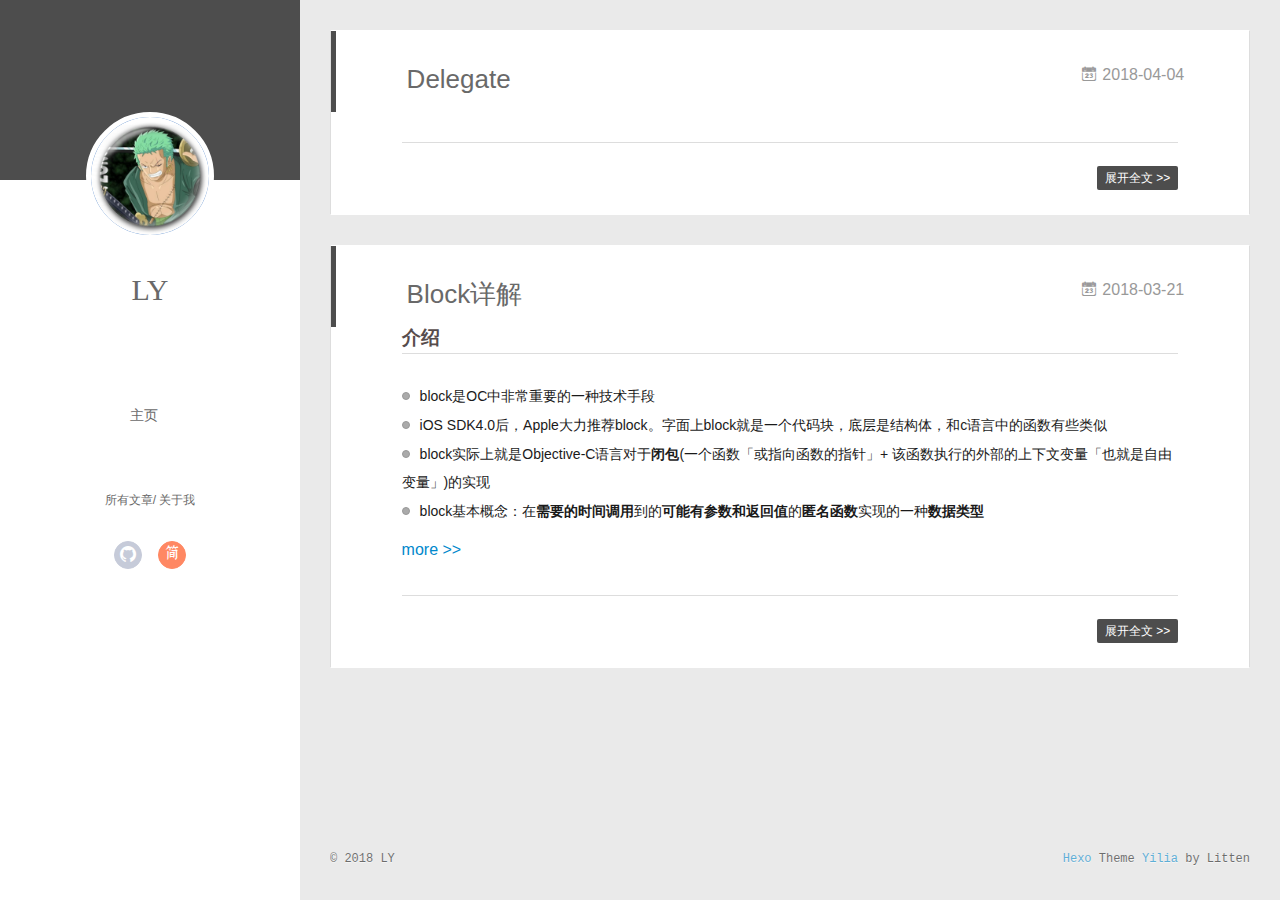
==== index.html @ fddb4923 "Site updated: 2018-04-04 11:53:36" ====
<!DOCTYPE html>
<html>
<head>
  <meta charset="utf-8">
  
  <meta name="renderer" content="webkit">
  <meta http-equiv="X-UA-Compatible" content="IE=edge" >
  <link rel="dns-prefetch" href="http://yoursite.com">
  <title>Mute</title>
  <meta name="viewport" content="width=device-width, initial-scale=1, maximum-scale=1">
  <meta property="og:type" content="website">
<meta property="og:title" content="Mute">
<meta property="og:url" content="http://yoursite.com/index.html">
<meta property="og:site_name" content="Mute">
<meta property="og:locale" content="zh_CN">
<meta name="twitter:card" content="summary">
<meta name="twitter:title" content="Mute">
  
    <link rel="alternative" href="/atom.xml" title="Mute" type="application/atom+xml">
  
  
    <link rel="icon" href="/favicon.png">
  
  <link rel="stylesheet" type="text/css" href="/./main.0cf68a.css">
  <style type="text/css">
  
    #container.show {
      background: linear-gradient(200deg,#a0cfe4,#e8c37e);
    }
  </style>
  

  

</head>

<body>
  <div id="container" q-class="show:isCtnShow">
    <canvas id="anm-canvas" class="anm-canvas"></canvas>
    <div class="left-col" q-class="show:isShow">
      
<div class="overlay" style="background: #4d4d4d"></div>
<div class="intrude-less">
	<header id="header" class="inner">
		<a href="/" class="profilepic">
			<img src="/img/avatar.png" class="js-avatar">
		</a>
		<hgroup>
		  <h1 class="header-author"><a href="/">LY</a></h1>
		</hgroup>
		

		<nav class="header-menu">
			<ul>
			
				<li><a href="/">主页</a></li>
	        
			</ul>
		</nav>
		<nav class="header-smart-menu">
    		
    			
    			<a q-on="click: openSlider(e, 'innerArchive')" href="javascript:void(0)">所有文章</a>
    			
            
    			
            
    			
    			<a q-on="click: openSlider(e, 'aboutme')" href="javascript:void(0)">关于我</a>
    			
            
		</nav>
		<nav class="header-nav">
			<div class="social">
				
					<a class="github" target="_blank" href="https://github.com/1iuyan" title="github"><i class="icon-github"></i></a>
		        
					<a class="jianshu" target="_blank" href="https://www.jianshu.com/u/e7589dce4c55" title="jianshu"><i class="icon-jianshu"></i></a>
		        
			</div>
		</nav>
	</header>		
</div>

    </div>
    <div class="mid-col" q-class="show:isShow,hide:isShow|isFalse">
      
<nav id="mobile-nav">
  	<div class="overlay js-overlay" style="background: #4d4d4d"></div>
	<div class="btnctn js-mobile-btnctn">
  		<div class="slider-trigger list" q-on="click: openSlider(e)"><i class="icon icon-sort"></i></div>
	</div>
	<div class="intrude-less">
		<header id="header" class="inner">
			<div class="profilepic">
				<img src="/img/avatar.png" class="js-avatar">
			</div>
			<hgroup>
			  <h1 class="header-author js-header-author">LY</h1>
			</hgroup>
			
			
			
				
			
			
			
			<nav class="header-nav">
				<div class="social">
					
						<a class="github" target="_blank" href="https://github.com/1iuyan" title="github"><i class="icon-github"></i></a>
			        
						<a class="jianshu" target="_blank" href="https://www.jianshu.com/u/e7589dce4c55" title="jianshu"><i class="icon-jianshu"></i></a>
			        
				</div>
			</nav>

			<nav class="header-menu js-header-menu">
				<ul style="width: 50%">
				
				
					<li style="width: 100%"><a href="/">主页</a></li>
		        
				</ul>
			</nav>
		</header>				
	</div>
	<div class="mobile-mask" style="display:none" q-show="isShow"></div>
</nav>

      <div id="wrapper" class="body-wrap">
        <div class="menu-l">
          <div class="canvas-wrap">
            <canvas data-colors="#eaeaea" data-sectionHeight="100" data-contentId="js-content" id="myCanvas1" class="anm-canvas"></canvas>
          </div>
          <div id="js-content" class="content-ll">
            
  
    <article id="post-一个bug引发的关于Delegate的思考" class="article article-type-post  article-index" itemscope itemprop="blogPost">
  <div class="article-inner">
    
      <header class="article-header">
        
  
    <h1 itemprop="name">
      <a class="article-title" href="/2018/04/04/一个bug引发的关于Delegate的思考/">Delegate</a>
    </h1>
  

        
        <a href="/2018/04/04/一个bug引发的关于Delegate的思考/" class="archive-article-date">
  	<time datetime="2018-04-04T03:49:19.000Z" itemprop="datePublished"><i class="icon-calendar icon"></i>2018-04-04</time>
</a>
        
      </header>
    
    <div class="article-entry" itemprop="articleBody">
      
        
      

      
    </div>
    <div class="article-info article-info-index">
      
      
      

      
        <p class="article-more-link">
          <a class="article-more-a" href="/2018/04/04/一个bug引发的关于Delegate的思考/">展开全文 >></a>
        </p>
      

      
      <div class="clearfix"></div>
    </div>
  </div>
</article>

<aside class="wrap-side-operation">
    <div class="mod-side-operation">
        
        <div class="jump-container" id="js-jump-container" style="display:none;">
            <a href="javascript:void(0)" class="mod-side-operation__jump-to-top">
                <i class="icon-font icon-back"></i>
            </a>
            <div id="js-jump-plan-container" class="jump-plan-container" style="top: -11px;">
                <i class="icon-font icon-plane jump-plane"></i>
            </div>
        </div>
        
        
    </div>
</aside>




  
    <article id="post-Block" class="article article-type-post  article-index" itemscope itemprop="blogPost">
  <div class="article-inner">
    
      <header class="article-header">
        
  
    <h1 itemprop="name">
      <a class="article-title" href="/2018/03/21/Block/">Block详解</a>
    </h1>
  

        
        <a href="/2018/03/21/Block/" class="archive-article-date">
  	<time datetime="2018-03-21T13:56:50.000Z" itemprop="datePublished"><i class="icon-calendar icon"></i>2018-03-21</time>
</a>
        
      </header>
    
    <div class="article-entry" itemprop="articleBody">
      
        <h3 id="介绍"><a href="#介绍" class="headerlink" title="介绍"></a>介绍</h3><ul>
<li>block是OC中非常重要的一种技术手段</li>
<li>iOS SDK4.0后，Apple大力推荐block。字面上block就是一个代码块，底层是结构体，和c语言中的函数有些类似    </li>
<li>block实际上就是Objective-C语言对于<strong>闭包</strong>(一个函数「或指向函数的指针」+ 该函数执行的外部的上下文变量「也就是自由变量」)的实现</li>
<li>block基本概念：在<strong>需要的时间调用</strong>到的<strong>可能有参数和返回值</strong>的<strong>匿名函数</strong>实现的一种<strong>数据类型</strong></li>
</ul>
        
          <a class="article-more-a" href="/2018/03/21/Block/#more">more >></a>
        
      

      
    </div>
    <div class="article-info article-info-index">
      
      
      

      
        <p class="article-more-link">
          <a class="article-more-a" href="/2018/03/21/Block/">展开全文 >></a>
        </p>
      

      
      <div class="clearfix"></div>
    </div>
  </div>
</article>

<aside class="wrap-side-operation">
    <div class="mod-side-operation">
        
        <div class="jump-container" id="js-jump-container" style="display:none;">
            <a href="javascript:void(0)" class="mod-side-operation__jump-to-top">
                <i class="icon-font icon-back"></i>
            </a>
            <div id="js-jump-plan-container" class="jump-plan-container" style="top: -11px;">
                <i class="icon-font icon-plane jump-plane"></i>
            </div>
        </div>
        
        
    </div>
</aside>




  
  


          </div>
        </div>
      </div>
      <footer id="footer">
  <div class="outer">
    <div id="footer-info">
    	<div class="footer-left">
    		&copy; 2018 LY
    	</div>
      	<div class="footer-right">
      		<a href="http://hexo.io/" target="_blank">Hexo</a>  Theme <a href="https://github.com/litten/hexo-theme-yilia" target="_blank">Yilia</a> by Litten
      	</div>
    </div>
  </div>
</footer>

    </div>
    <script>
	var yiliaConfig = {
		mathjax: false,
		isHome: true,
		isPost: false,
		isArchive: false,
		isTag: false,
		isCategory: false,
		open_in_new: false,
		toc_hide_index: true,
		root: "/",
		innerArchive: true,
		showTags: false
	}
</script>

<script>!function(t){function n(e){if(r[e])return r[e].exports;var i=r[e]={exports:{},id:e,loaded:!1};return t[e].call(i.exports,i,i.exports,n),i.loaded=!0,i.exports}var r={};n.m=t,n.c=r,n.p="./",n(0)}([function(t,n,r){r(195),t.exports=r(191)},function(t,n,r){var e=r(3),i=r(52),o=r(27),u=r(28),c=r(53),f="prototype",a=function(t,n,r){var s,l,h,v,p=t&a.F,d=t&a.G,y=t&a.S,g=t&a.P,b=t&a.B,m=d?e:y?e[n]||(e[n]={}):(e[n]||{})[f],x=d?i:i[n]||(i[n]={}),w=x[f]||(x[f]={});d&&(r=n);for(s in r)l=!p&&m&&void 0!==m[s],h=(l?m:r)[s],v=b&&l?c(h,e):g&&"function"==typeof h?c(Function.call,h):h,m&&u(m,s,h,t&a.U),x[s]!=h&&o(x,s,v),g&&w[s]!=h&&(w[s]=h)};e.core=i,a.F=1,a.G=2,a.S=4,a.P=8,a.B=16,a.W=32,a.U=64,a.R=128,t.exports=a},function(t,n,r){var e=r(6);t.exports=function(t){if(!e(t))throw TypeError(t+" is not an object!");return t}},function(t,n){var r=t.exports="undefined"!=typeof window&&window.Math==Math?window:"undefined"!=typeof self&&self.Math==Math?self:Function("return this")();"number"==typeof __g&&(__g=r)},function(t,n){t.exports=function(t){try{return!!t()}catch(t){return!0}}},function(t,n){var r=t.exports="undefined"!=typeof window&&window.Math==Math?window:"undefined"!=typeof self&&self.Math==Math?self:Function("return this")();"number"==typeof __g&&(__g=r)},function(t,n){t.exports=function(t){return"object"==typeof t?null!==t:"function"==typeof t}},function(t,n,r){var e=r(126)("wks"),i=r(76),o=r(3).Symbol,u="function"==typeof o;(t.exports=function(t){return e[t]||(e[t]=u&&o[t]||(u?o:i)("Symbol."+t))}).store=e},function(t,n){var r={}.hasOwnProperty;t.exports=function(t,n){return r.call(t,n)}},function(t,n,r){var e=r(94),i=r(33);t.exports=function(t){return e(i(t))}},function(t,n,r){t.exports=!r(4)(function(){return 7!=Object.defineProperty({},"a",{get:function(){return 7}}).a})},function(t,n,r){var e=r(2),i=r(167),o=r(50),u=Object.defineProperty;n.f=r(10)?Object.defineProperty:function(t,n,r){if(e(t),n=o(n,!0),e(r),i)try{return u(t,n,r)}catch(t){}if("get"in r||"set"in r)throw TypeError("Accessors not supported!");return"value"in r&&(t[n]=r.value),t}},function(t,n,r){t.exports=!r(18)(function(){return 7!=Object.defineProperty({},"a",{get:function(){return 7}}).a})},function(t,n,r){var e=r(14),i=r(22);t.exports=r(12)?function(t,n,r){return e.f(t,n,i(1,r))}:function(t,n,r){return t[n]=r,t}},function(t,n,r){var e=r(20),i=r(58),o=r(42),u=Object.defineProperty;n.f=r(12)?Object.defineProperty:function(t,n,r){if(e(t),n=o(n,!0),e(r),i)try{return u(t,n,r)}catch(t){}if("get"in r||"set"in r)throw TypeError("Accessors not supported!");return"value"in r&&(t[n]=r.value),t}},function(t,n,r){var e=r(40)("wks"),i=r(23),o=r(5).Symbol,u="function"==typeof o;(t.exports=function(t){return e[t]||(e[t]=u&&o[t]||(u?o:i)("Symbol."+t))}).store=e},function(t,n,r){var e=r(67),i=Math.min;t.exports=function(t){return t>0?i(e(t),9007199254740991):0}},function(t,n,r){var e=r(46);t.exports=function(t){return Object(e(t))}},function(t,n){t.exports=function(t){try{return!!t()}catch(t){return!0}}},function(t,n,r){var e=r(63),i=r(34);t.exports=Object.keys||function(t){return e(t,i)}},function(t,n,r){var e=r(21);t.exports=function(t){if(!e(t))throw TypeError(t+" is not an object!");return t}},function(t,n){t.exports=function(t){return"object"==typeof t?null!==t:"function"==typeof t}},function(t,n){t.exports=function(t,n){return{enumerable:!(1&t),configurable:!(2&t),writable:!(4&t),value:n}}},function(t,n){var r=0,e=Math.random();t.exports=function(t){return"Symbol(".concat(void 0===t?"":t,")_",(++r+e).toString(36))}},function(t,n){var r={}.hasOwnProperty;t.exports=function(t,n){return r.call(t,n)}},function(t,n){var r=t.exports={version:"2.4.0"};"number"==typeof __e&&(__e=r)},function(t,n){t.exports=function(t){if("function"!=typeof t)throw TypeError(t+" is not a function!");return t}},function(t,n,r){var e=r(11),i=r(66);t.exports=r(10)?function(t,n,r){return e.f(t,n,i(1,r))}:function(t,n,r){return t[n]=r,t}},function(t,n,r){var e=r(3),i=r(27),o=r(24),u=r(76)("src"),c="toString",f=Function[c],a=(""+f).split(c);r(52).inspectSource=function(t){return f.call(t)},(t.exports=function(t,n,r,c){var f="function"==typeof r;f&&(o(r,"name")||i(r,"name",n)),t[n]!==r&&(f&&(o(r,u)||i(r,u,t[n]?""+t[n]:a.join(String(n)))),t===e?t[n]=r:c?t[n]?t[n]=r:i(t,n,r):(delete t[n],i(t,n,r)))})(Function.prototype,c,function(){return"function"==typeof this&&this[u]||f.call(this)})},function(t,n,r){var e=r(1),i=r(4),o=r(46),u=function(t,n,r,e){var i=String(o(t)),u="<"+n;return""!==r&&(u+=" "+r+'="'+String(e).replace(/"/g,"&quot;")+'"'),u+">"+i+"</"+n+">"};t.exports=function(t,n){var r={};r[t]=n(u),e(e.P+e.F*i(function(){var n=""[t]('"');return n!==n.toLowerCase()||n.split('"').length>3}),"String",r)}},function(t,n,r){var e=r(115),i=r(46);t.exports=function(t){return e(i(t))}},function(t,n,r){var e=r(116),i=r(66),o=r(30),u=r(50),c=r(24),f=r(167),a=Object.getOwnPropertyDescriptor;n.f=r(10)?a:function(t,n){if(t=o(t),n=u(n,!0),f)try{return a(t,n)}catch(t){}if(c(t,n))return i(!e.f.call(t,n),t[n])}},function(t,n,r){var e=r(24),i=r(17),o=r(145)("IE_PROTO"),u=Object.prototype;t.exports=Object.getPrototypeOf||function(t){return t=i(t),e(t,o)?t[o]:"function"==typeof t.constructor&&t instanceof t.constructor?t.constructor.prototype:t instanceof Object?u:null}},function(t,n){t.exports=function(t){if(void 0==t)throw TypeError("Can't call method on  "+t);return t}},function(t,n){t.exports="constructor,hasOwnProperty,isPrototypeOf,propertyIsEnumerable,toLocaleString,toString,valueOf".split(",")},function(t,n){t.exports={}},function(t,n){t.exports=!0},function(t,n){n.f={}.propertyIsEnumerable},function(t,n,r){var e=r(14).f,i=r(8),o=r(15)("toStringTag");t.exports=function(t,n,r){t&&!i(t=r?t:t.prototype,o)&&e(t,o,{configurable:!0,value:n})}},function(t,n,r){var e=r(40)("keys"),i=r(23);t.exports=function(t){return e[t]||(e[t]=i(t))}},function(t,n,r){var e=r(5),i="__core-js_shared__",o=e[i]||(e[i]={});t.exports=function(t){return o[t]||(o[t]={})}},function(t,n){var r=Math.ceil,e=Math.floor;t.exports=function(t){return isNaN(t=+t)?0:(t>0?e:r)(t)}},function(t,n,r){var e=r(21);t.exports=function(t,n){if(!e(t))return t;var r,i;if(n&&"function"==typeof(r=t.toString)&&!e(i=r.call(t)))return i;if("function"==typeof(r=t.valueOf)&&!e(i=r.call(t)))return i;if(!n&&"function"==typeof(r=t.toString)&&!e(i=r.call(t)))return i;throw TypeError("Can't convert object to primitive value")}},function(t,n,r){var e=r(5),i=r(25),o=r(36),u=r(44),c=r(14).f;t.exports=function(t){var n=i.Symbol||(i.Symbol=o?{}:e.Symbol||{});"_"==t.charAt(0)||t in n||c(n,t,{value:u.f(t)})}},function(t,n,r){n.f=r(15)},function(t,n){var r={}.toString;t.exports=function(t){return r.call(t).slice(8,-1)}},function(t,n){t.exports=function(t){if(void 0==t)throw TypeError("Can't call method on  "+t);return t}},function(t,n,r){var e=r(4);t.exports=function(t,n){return!!t&&e(function(){n?t.call(null,function(){},1):t.call(null)})}},function(t,n,r){var e=r(53),i=r(115),o=r(17),u=r(16),c=r(203);t.exports=function(t,n){var r=1==t,f=2==t,a=3==t,s=4==t,l=6==t,h=5==t||l,v=n||c;return function(n,c,p){for(var d,y,g=o(n),b=i(g),m=e(c,p,3),x=u(b.length),w=0,S=r?v(n,x):f?v(n,0):void 0;x>w;w++)if((h||w in b)&&(d=b[w],y=m(d,w,g),t))if(r)S[w]=y;else if(y)switch(t){case 3:return!0;case 5:return d;case 6:return w;case 2:S.push(d)}else if(s)return!1;return l?-1:a||s?s:S}}},function(t,n,r){var e=r(1),i=r(52),o=r(4);t.exports=function(t,n){var r=(i.Object||{})[t]||Object[t],u={};u[t]=n(r),e(e.S+e.F*o(function(){r(1)}),"Object",u)}},function(t,n,r){var e=r(6);t.exports=function(t,n){if(!e(t))return t;var r,i;if(n&&"function"==typeof(r=t.toString)&&!e(i=r.call(t)))return i;if("function"==typeof(r=t.valueOf)&&!e(i=r.call(t)))return i;if(!n&&"function"==typeof(r=t.toString)&&!e(i=r.call(t)))return i;throw TypeError("Can't convert object to primitive value")}},function(t,n,r){var e=r(5),i=r(25),o=r(91),u=r(13),c="prototype",f=function(t,n,r){var a,s,l,h=t&f.F,v=t&f.G,p=t&f.S,d=t&f.P,y=t&f.B,g=t&f.W,b=v?i:i[n]||(i[n]={}),m=b[c],x=v?e:p?e[n]:(e[n]||{})[c];v&&(r=n);for(a in r)(s=!h&&x&&void 0!==x[a])&&a in b||(l=s?x[a]:r[a],b[a]=v&&"function"!=typeof x[a]?r[a]:y&&s?o(l,e):g&&x[a]==l?function(t){var n=function(n,r,e){if(this instanceof t){switch(arguments.length){case 0:return new t;case 1:return new t(n);case 2:return new t(n,r)}return new t(n,r,e)}return t.apply(this,arguments)};return n[c]=t[c],n}(l):d&&"function"==typeof l?o(Function.call,l):l,d&&((b.virtual||(b.virtual={}))[a]=l,t&f.R&&m&&!m[a]&&u(m,a,l)))};f.F=1,f.G=2,f.S=4,f.P=8,f.B=16,f.W=32,f.U=64,f.R=128,t.exports=f},function(t,n){var r=t.exports={version:"2.4.0"};"number"==typeof __e&&(__e=r)},function(t,n,r){var e=r(26);t.exports=function(t,n,r){if(e(t),void 0===n)return t;switch(r){case 1:return function(r){return t.call(n,r)};case 2:return function(r,e){return t.call(n,r,e)};case 3:return function(r,e,i){return t.call(n,r,e,i)}}return function(){return t.apply(n,arguments)}}},function(t,n,r){var e=r(183),i=r(1),o=r(126)("metadata"),u=o.store||(o.store=new(r(186))),c=function(t,n,r){var i=u.get(t);if(!i){if(!r)return;u.set(t,i=new e)}var o=i.get(n);if(!o){if(!r)return;i.set(n,o=new e)}return o},f=function(t,n,r){var e=c(n,r,!1);return void 0!==e&&e.has(t)},a=function(t,n,r){var e=c(n,r,!1);return void 0===e?void 0:e.get(t)},s=function(t,n,r,e){c(r,e,!0).set(t,n)},l=function(t,n){var r=c(t,n,!1),e=[];return r&&r.forEach(function(t,n){e.push(n)}),e},h=function(t){return void 0===t||"symbol"==typeof t?t:String(t)},v=function(t){i(i.S,"Reflect",t)};t.exports={store:u,map:c,has:f,get:a,set:s,keys:l,key:h,exp:v}},function(t,n,r){"use strict";if(r(10)){var e=r(69),i=r(3),o=r(4),u=r(1),c=r(127),f=r(152),a=r(53),s=r(68),l=r(66),h=r(27),v=r(73),p=r(67),d=r(16),y=r(75),g=r(50),b=r(24),m=r(180),x=r(114),w=r(6),S=r(17),_=r(137),O=r(70),E=r(32),P=r(71).f,j=r(154),F=r(76),M=r(7),A=r(48),N=r(117),T=r(146),I=r(155),k=r(80),L=r(123),R=r(74),C=r(130),D=r(160),U=r(11),W=r(31),G=U.f,B=W.f,V=i.RangeError,z=i.TypeError,q=i.Uint8Array,K="ArrayBuffer",J="Shared"+K,Y="BYTES_PER_ELEMENT",H="prototype",$=Array[H],X=f.ArrayBuffer,Q=f.DataView,Z=A(0),tt=A(2),nt=A(3),rt=A(4),et=A(5),it=A(6),ot=N(!0),ut=N(!1),ct=I.values,ft=I.keys,at=I.entries,st=$.lastIndexOf,lt=$.reduce,ht=$.reduceRight,vt=$.join,pt=$.sort,dt=$.slice,yt=$.toString,gt=$.toLocaleString,bt=M("iterator"),mt=M("toStringTag"),xt=F("typed_constructor"),wt=F("def_constructor"),St=c.CONSTR,_t=c.TYPED,Ot=c.VIEW,Et="Wrong length!",Pt=A(1,function(t,n){return Tt(T(t,t[wt]),n)}),jt=o(function(){return 1===new q(new Uint16Array([1]).buffer)[0]}),Ft=!!q&&!!q[H].set&&o(function(){new q(1).set({})}),Mt=function(t,n){if(void 0===t)throw z(Et);var r=+t,e=d(t);if(n&&!m(r,e))throw V(Et);return e},At=function(t,n){var r=p(t);if(r<0||r%n)throw V("Wrong offset!");return r},Nt=function(t){if(w(t)&&_t in t)return t;throw z(t+" is not a typed array!")},Tt=function(t,n){if(!(w(t)&&xt in t))throw z("It is not a typed array constructor!");return new t(n)},It=function(t,n){return kt(T(t,t[wt]),n)},kt=function(t,n){for(var r=0,e=n.length,i=Tt(t,e);e>r;)i[r]=n[r++];return i},Lt=function(t,n,r){G(t,n,{get:function(){return this._d[r]}})},Rt=function(t){var n,r,e,i,o,u,c=S(t),f=arguments.length,s=f>1?arguments[1]:void 0,l=void 0!==s,h=j(c);if(void 0!=h&&!_(h)){for(u=h.call(c),e=[],n=0;!(o=u.next()).done;n++)e.push(o.value);c=e}for(l&&f>2&&(s=a(s,arguments[2],2)),n=0,r=d(c.length),i=Tt(this,r);r>n;n++)i[n]=l?s(c[n],n):c[n];return i},Ct=function(){for(var t=0,n=arguments.length,r=Tt(this,n);n>t;)r[t]=arguments[t++];return r},Dt=!!q&&o(function(){gt.call(new q(1))}),Ut=function(){return gt.apply(Dt?dt.call(Nt(this)):Nt(this),arguments)},Wt={copyWithin:function(t,n){return D.call(Nt(this),t,n,arguments.length>2?arguments[2]:void 0)},every:function(t){return rt(Nt(this),t,arguments.length>1?arguments[1]:void 0)},fill:function(t){return C.apply(Nt(this),arguments)},filter:function(t){return It(this,tt(Nt(this),t,arguments.length>1?arguments[1]:void 0))},find:function(t){return et(Nt(this),t,arguments.length>1?arguments[1]:void 0)},findIndex:function(t){return it(Nt(this),t,arguments.length>1?arguments[1]:void 0)},forEach:function(t){Z(Nt(this),t,arguments.length>1?arguments[1]:void 0)},indexOf:function(t){return ut(Nt(this),t,arguments.length>1?arguments[1]:void 0)},includes:function(t){return ot(Nt(this),t,arguments.length>1?arguments[1]:void 0)},join:function(t){return vt.apply(Nt(this),arguments)},lastIndexOf:function(t){return st.apply(Nt(this),arguments)},map:function(t){return Pt(Nt(this),t,arguments.length>1?arguments[1]:void 0)},reduce:function(t){return lt.apply(Nt(this),arguments)},reduceRight:function(t){return ht.apply(Nt(this),arguments)},reverse:function(){for(var t,n=this,r=Nt(n).length,e=Math.floor(r/2),i=0;i<e;)t=n[i],n[i++]=n[--r],n[r]=t;return n},some:function(t){return nt(Nt(this),t,arguments.length>1?arguments[1]:void 0)},sort:function(t){return pt.call(Nt(this),t)},subarray:function(t,n){var r=Nt(this),e=r.length,i=y(t,e);return new(T(r,r[wt]))(r.buffer,r.byteOffset+i*r.BYTES_PER_ELEMENT,d((void 0===n?e:y(n,e))-i))}},Gt=function(t,n){return It(this,dt.call(Nt(this),t,n))},Bt=function(t){Nt(this);var n=At(arguments[1],1),r=this.length,e=S(t),i=d(e.length),o=0;if(i+n>r)throw V(Et);for(;o<i;)this[n+o]=e[o++]},Vt={entries:function(){return at.call(Nt(this))},keys:function(){return ft.call(Nt(this))},values:function(){return ct.call(Nt(this))}},zt=function(t,n){return w(t)&&t[_t]&&"symbol"!=typeof n&&n in t&&String(+n)==String(n)},qt=function(t,n){return zt(t,n=g(n,!0))?l(2,t[n]):B(t,n)},Kt=function(t,n,r){return!(zt(t,n=g(n,!0))&&w(r)&&b(r,"value"))||b(r,"get")||b(r,"set")||r.configurable||b(r,"writable")&&!r.writable||b(r,"enumerable")&&!r.enumerable?G(t,n,r):(t[n]=r.value,t)};St||(W.f=qt,U.f=Kt),u(u.S+u.F*!St,"Object",{getOwnPropertyDescriptor:qt,defineProperty:Kt}),o(function(){yt.call({})})&&(yt=gt=function(){return vt.call(this)});var Jt=v({},Wt);v(Jt,Vt),h(Jt,bt,Vt.values),v(Jt,{slice:Gt,set:Bt,constructor:function(){},toString:yt,toLocaleString:Ut}),Lt(Jt,"buffer","b"),Lt(Jt,"byteOffset","o"),Lt(Jt,"byteLength","l"),Lt(Jt,"length","e"),G(Jt,mt,{get:function(){return this[_t]}}),t.exports=function(t,n,r,f){f=!!f;var a=t+(f?"Clamped":"")+"Array",l="Uint8Array"!=a,v="get"+t,p="set"+t,y=i[a],g=y||{},b=y&&E(y),m=!y||!c.ABV,S={},_=y&&y[H],j=function(t,r){var e=t._d;return e.v[v](r*n+e.o,jt)},F=function(t,r,e){var i=t._d;f&&(e=(e=Math.round(e))<0?0:e>255?255:255&e),i.v[p](r*n+i.o,e,jt)},M=function(t,n){G(t,n,{get:function(){return j(this,n)},set:function(t){return F(this,n,t)},enumerable:!0})};m?(y=r(function(t,r,e,i){s(t,y,a,"_d");var o,u,c,f,l=0,v=0;if(w(r)){if(!(r instanceof X||(f=x(r))==K||f==J))return _t in r?kt(y,r):Rt.call(y,r);o=r,v=At(e,n);var p=r.byteLength;if(void 0===i){if(p%n)throw V(Et);if((u=p-v)<0)throw V(Et)}else if((u=d(i)*n)+v>p)throw V(Et);c=u/n}else c=Mt(r,!0),u=c*n,o=new X(u);for(h(t,"_d",{b:o,o:v,l:u,e:c,v:new Q(o)});l<c;)M(t,l++)}),_=y[H]=O(Jt),h(_,"constructor",y)):L(function(t){new y(null),new y(t)},!0)||(y=r(function(t,r,e,i){s(t,y,a);var o;return w(r)?r instanceof X||(o=x(r))==K||o==J?void 0!==i?new g(r,At(e,n),i):void 0!==e?new g(r,At(e,n)):new g(r):_t in r?kt(y,r):Rt.call(y,r):new g(Mt(r,l))}),Z(b!==Function.prototype?P(g).concat(P(b)):P(g),function(t){t in y||h(y,t,g[t])}),y[H]=_,e||(_.constructor=y));var A=_[bt],N=!!A&&("values"==A.name||void 0==A.name),T=Vt.values;h(y,xt,!0),h(_,_t,a),h(_,Ot,!0),h(_,wt,y),(f?new y(1)[mt]==a:mt in _)||G(_,mt,{get:function(){return a}}),S[a]=y,u(u.G+u.W+u.F*(y!=g),S),u(u.S,a,{BYTES_PER_ELEMENT:n,from:Rt,of:Ct}),Y in _||h(_,Y,n),u(u.P,a,Wt),R(a),u(u.P+u.F*Ft,a,{set:Bt}),u(u.P+u.F*!N,a,Vt),u(u.P+u.F*(_.toString!=yt),a,{toString:yt}),u(u.P+u.F*o(function(){new y(1).slice()}),a,{slice:Gt}),u(u.P+u.F*(o(function(){return[1,2].toLocaleString()!=new y([1,2]).toLocaleString()})||!o(function(){_.toLocaleString.call([1,2])})),a,{toLocaleString:Ut}),k[a]=N?A:T,e||N||h(_,bt,T)}}else t.exports=function(){}},function(t,n){var r={}.toString;t.exports=function(t){return r.call(t).slice(8,-1)}},function(t,n,r){var e=r(21),i=r(5).document,o=e(i)&&e(i.createElement);t.exports=function(t){return o?i.createElement(t):{}}},function(t,n,r){t.exports=!r(12)&&!r(18)(function(){return 7!=Object.defineProperty(r(57)("div"),"a",{get:function(){return 7}}).a})},function(t,n,r){"use strict";var e=r(36),i=r(51),o=r(64),u=r(13),c=r(8),f=r(35),a=r(96),s=r(38),l=r(103),h=r(15)("iterator"),v=!([].keys&&"next"in[].keys()),p="keys",d="values",y=function(){return this};t.exports=function(t,n,r,g,b,m,x){a(r,n,g);var w,S,_,O=function(t){if(!v&&t in F)return F[t];switch(t){case p:case d:return function(){return new r(this,t)}}return function(){return new r(this,t)}},E=n+" Iterator",P=b==d,j=!1,F=t.prototype,M=F[h]||F["@@iterator"]||b&&F[b],A=M||O(b),N=b?P?O("entries"):A:void 0,T="Array"==n?F.entries||M:M;if(T&&(_=l(T.call(new t)))!==Object.prototype&&(s(_,E,!0),e||c(_,h)||u(_,h,y)),P&&M&&M.name!==d&&(j=!0,A=function(){return M.call(this)}),e&&!x||!v&&!j&&F[h]||u(F,h,A),f[n]=A,f[E]=y,b)if(w={values:P?A:O(d),keys:m?A:O(p),entries:N},x)for(S in w)S in F||o(F,S,w[S]);else i(i.P+i.F*(v||j),n,w);return w}},function(t,n,r){var e=r(20),i=r(100),o=r(34),u=r(39)("IE_PROTO"),c=function(){},f="prototype",a=function(){var t,n=r(57)("iframe"),e=o.length;for(n.style.display="none",r(93).appendChild(n),n.src="javascript:",t=n.contentWindow.document,t.open(),t.write("<script>document.F=Object<\/script>"),t.close(),a=t.F;e--;)delete a[f][o[e]];return a()};t.exports=Object.create||function(t,n){var r;return null!==t?(c[f]=e(t),r=new c,c[f]=null,r[u]=t):r=a(),void 0===n?r:i(r,n)}},function(t,n,r){var e=r(63),i=r(34).concat("length","prototype");n.f=Object.getOwnPropertyNames||function(t){return e(t,i)}},function(t,n){n.f=Object.getOwnPropertySymbols},function(t,n,r){var e=r(8),i=r(9),o=r(90)(!1),u=r(39)("IE_PROTO");t.exports=function(t,n){var r,c=i(t),f=0,a=[];for(r in c)r!=u&&e(c,r)&&a.push(r);for(;n.length>f;)e(c,r=n[f++])&&(~o(a,r)||a.push(r));return a}},function(t,n,r){t.exports=r(13)},function(t,n,r){var e=r(76)("meta"),i=r(6),o=r(24),u=r(11).f,c=0,f=Object.isExtensible||function(){return!0},a=!r(4)(function(){return f(Object.preventExtensions({}))}),s=function(t){u(t,e,{value:{i:"O"+ ++c,w:{}}})},l=function(t,n){if(!i(t))return"symbol"==typeof t?t:("string"==typeof t?"S":"P")+t;if(!o(t,e)){if(!f(t))return"F";if(!n)return"E";s(t)}return t[e].i},h=function(t,n){if(!o(t,e)){if(!f(t))return!0;if(!n)return!1;s(t)}return t[e].w},v=function(t){return a&&p.NEED&&f(t)&&!o(t,e)&&s(t),t},p=t.exports={KEY:e,NEED:!1,fastKey:l,getWeak:h,onFreeze:v}},function(t,n){t.exports=function(t,n){return{enumerable:!(1&t),configurable:!(2&t),writable:!(4&t),value:n}}},function(t,n){var r=Math.ceil,e=Math.floor;t.exports=function(t){return isNaN(t=+t)?0:(t>0?e:r)(t)}},function(t,n){t.exports=function(t,n,r,e){if(!(t instanceof n)||void 0!==e&&e in t)throw TypeError(r+": incorrect invocation!");return t}},function(t,n){t.exports=!1},function(t,n,r){var e=r(2),i=r(173),o=r(133),u=r(145)("IE_PROTO"),c=function(){},f="prototype",a=function(){var t,n=r(132)("iframe"),e=o.length;for(n.style.display="none",r(135).appendChild(n),n.src="javascript:",t=n.contentWindow.document,t.open(),t.write("<script>document.F=Object<\/script>"),t.close(),a=t.F;e--;)delete a[f][o[e]];return a()};t.exports=Object.create||function(t,n){var r;return null!==t?(c[f]=e(t),r=new c,c[f]=null,r[u]=t):r=a(),void 0===n?r:i(r,n)}},function(t,n,r){var e=r(175),i=r(133).concat("length","prototype");n.f=Object.getOwnPropertyNames||function(t){return e(t,i)}},function(t,n,r){var e=r(175),i=r(133);t.exports=Object.keys||function(t){return e(t,i)}},function(t,n,r){var e=r(28);t.exports=function(t,n,r){for(var i in n)e(t,i,n[i],r);return t}},function(t,n,r){"use strict";var e=r(3),i=r(11),o=r(10),u=r(7)("species");t.exports=function(t){var n=e[t];o&&n&&!n[u]&&i.f(n,u,{configurable:!0,get:function(){return this}})}},function(t,n,r){var e=r(67),i=Math.max,o=Math.min;t.exports=function(t,n){return t=e(t),t<0?i(t+n,0):o(t,n)}},function(t,n){var r=0,e=Math.random();t.exports=function(t){return"Symbol(".concat(void 0===t?"":t,")_",(++r+e).toString(36))}},function(t,n,r){var e=r(33);t.exports=function(t){return Object(e(t))}},function(t,n,r){var e=r(7)("unscopables"),i=Array.prototype;void 0==i[e]&&r(27)(i,e,{}),t.exports=function(t){i[e][t]=!0}},function(t,n,r){var e=r(53),i=r(169),o=r(137),u=r(2),c=r(16),f=r(154),a={},s={},n=t.exports=function(t,n,r,l,h){var v,p,d,y,g=h?function(){return t}:f(t),b=e(r,l,n?2:1),m=0;if("function"!=typeof g)throw TypeError(t+" is not iterable!");if(o(g)){for(v=c(t.length);v>m;m++)if((y=n?b(u(p=t[m])[0],p[1]):b(t[m]))===a||y===s)return y}else for(d=g.call(t);!(p=d.next()).done;)if((y=i(d,b,p.value,n))===a||y===s)return y};n.BREAK=a,n.RETURN=s},function(t,n){t.exports={}},function(t,n,r){var e=r(11).f,i=r(24),o=r(7)("toStringTag");t.exports=function(t,n,r){t&&!i(t=r?t:t.prototype,o)&&e(t,o,{configurable:!0,value:n})}},function(t,n,r){var e=r(1),i=r(46),o=r(4),u=r(150),c="["+u+"]",f="​",a=RegExp("^"+c+c+"*"),s=RegExp(c+c+"*$"),l=function(t,n,r){var i={},c=o(function(){return!!u[t]()||f[t]()!=f}),a=i[t]=c?n(h):u[t];r&&(i[r]=a),e(e.P+e.F*c,"String",i)},h=l.trim=function(t,n){return t=String(i(t)),1&n&&(t=t.replace(a,"")),2&n&&(t=t.replace(s,"")),t};t.exports=l},function(t,n,r){t.exports={default:r(86),__esModule:!0}},function(t,n,r){t.exports={default:r(87),__esModule:!0}},function(t,n,r){"use strict";function e(t){return t&&t.__esModule?t:{default:t}}n.__esModule=!0;var i=r(84),o=e(i),u=r(83),c=e(u),f="function"==typeof c.default&&"symbol"==typeof o.default?function(t){return typeof t}:function(t){return t&&"function"==typeof c.default&&t.constructor===c.default&&t!==c.default.prototype?"symbol":typeof t};n.default="function"==typeof c.default&&"symbol"===f(o.default)?function(t){return void 0===t?"undefined":f(t)}:function(t){return t&&"function"==typeof c.default&&t.constructor===c.default&&t!==c.default.prototype?"symbol":void 0===t?"undefined":f(t)}},function(t,n,r){r(110),r(108),r(111),r(112),t.exports=r(25).Symbol},function(t,n,r){r(109),r(113),t.exports=r(44).f("iterator")},function(t,n){t.exports=function(t){if("function"!=typeof t)throw TypeError(t+" is not a function!");return t}},function(t,n){t.exports=function(){}},function(t,n,r){var e=r(9),i=r(106),o=r(105);t.exports=function(t){return function(n,r,u){var c,f=e(n),a=i(f.length),s=o(u,a);if(t&&r!=r){for(;a>s;)if((c=f[s++])!=c)return!0}else for(;a>s;s++)if((t||s in f)&&f[s]===r)return t||s||0;return!t&&-1}}},function(t,n,r){var e=r(88);t.exports=function(t,n,r){if(e(t),void 0===n)return t;switch(r){case 1:return function(r){return t.call(n,r)};case 2:return function(r,e){return t.call(n,r,e)};case 3:return function(r,e,i){return t.call(n,r,e,i)}}return function(){return t.apply(n,arguments)}}},function(t,n,r){var e=r(19),i=r(62),o=r(37);t.exports=function(t){var n=e(t),r=i.f;if(r)for(var u,c=r(t),f=o.f,a=0;c.length>a;)f.call(t,u=c[a++])&&n.push(u);return n}},function(t,n,r){t.exports=r(5).document&&document.documentElement},function(t,n,r){var e=r(56);t.exports=Object("z").propertyIsEnumerable(0)?Object:function(t){return"String"==e(t)?t.split(""):Object(t)}},function(t,n,r){var e=r(56);t.exports=Array.isArray||function(t){return"Array"==e(t)}},function(t,n,r){"use strict";var e=r(60),i=r(22),o=r(38),u={};r(13)(u,r(15)("iterator"),function(){return this}),t.exports=function(t,n,r){t.prototype=e(u,{next:i(1,r)}),o(t,n+" Iterator")}},function(t,n){t.exports=function(t,n){return{value:n,done:!!t}}},function(t,n,r){var e=r(19),i=r(9);t.exports=function(t,n){for(var r,o=i(t),u=e(o),c=u.length,f=0;c>f;)if(o[r=u[f++]]===n)return r}},function(t,n,r){var e=r(23)("meta"),i=r(21),o=r(8),u=r(14).f,c=0,f=Object.isExtensible||function(){return!0},a=!r(18)(function(){return f(Object.preventExtensions({}))}),s=function(t){u(t,e,{value:{i:"O"+ ++c,w:{}}})},l=function(t,n){if(!i(t))return"symbol"==typeof t?t:("string"==typeof t?"S":"P")+t;if(!o(t,e)){if(!f(t))return"F";if(!n)return"E";s(t)}return t[e].i},h=function(t,n){if(!o(t,e)){if(!f(t))return!0;if(!n)return!1;s(t)}return t[e].w},v=function(t){return a&&p.NEED&&f(t)&&!o(t,e)&&s(t),t},p=t.exports={KEY:e,NEED:!1,fastKey:l,getWeak:h,onFreeze:v}},function(t,n,r){var e=r(14),i=r(20),o=r(19);t.exports=r(12)?Object.defineProperties:function(t,n){i(t);for(var r,u=o(n),c=u.length,f=0;c>f;)e.f(t,r=u[f++],n[r]);return t}},function(t,n,r){var e=r(37),i=r(22),o=r(9),u=r(42),c=r(8),f=r(58),a=Object.getOwnPropertyDescriptor;n.f=r(12)?a:function(t,n){if(t=o(t),n=u(n,!0),f)try{return a(t,n)}catch(t){}if(c(t,n))return i(!e.f.call(t,n),t[n])}},function(t,n,r){var e=r(9),i=r(61).f,o={}.toString,u="object"==typeof window&&window&&Object.getOwnPropertyNames?Object.getOwnPropertyNames(window):[],c=function(t){try{return i(t)}catch(t){return u.slice()}};t.exports.f=function(t){return u&&"[object Window]"==o.call(t)?c(t):i(e(t))}},function(t,n,r){var e=r(8),i=r(77),o=r(39)("IE_PROTO"),u=Object.prototype;t.exports=Object.getPrototypeOf||function(t){return t=i(t),e(t,o)?t[o]:"function"==typeof t.constructor&&t instanceof t.constructor?t.constructor.prototype:t instanceof Object?u:null}},function(t,n,r){var e=r(41),i=r(33);t.exports=function(t){return function(n,r){var o,u,c=String(i(n)),f=e(r),a=c.length;return f<0||f>=a?t?"":void 0:(o=c.charCodeAt(f),o<55296||o>56319||f+1===a||(u=c.charCodeAt(f+1))<56320||u>57343?t?c.charAt(f):o:t?c.slice(f,f+2):u-56320+(o-55296<<10)+65536)}}},function(t,n,r){var e=r(41),i=Math.max,o=Math.min;t.exports=function(t,n){return t=e(t),t<0?i(t+n,0):o(t,n)}},function(t,n,r){var e=r(41),i=Math.min;t.exports=function(t){return t>0?i(e(t),9007199254740991):0}},function(t,n,r){"use strict";var e=r(89),i=r(97),o=r(35),u=r(9);t.exports=r(59)(Array,"Array",function(t,n){this._t=u(t),this._i=0,this._k=n},function(){var t=this._t,n=this._k,r=this._i++;return!t||r>=t.length?(this._t=void 0,i(1)):"keys"==n?i(0,r):"values"==n?i(0,t[r]):i(0,[r,t[r]])},"values"),o.Arguments=o.Array,e("keys"),e("values"),e("entries")},function(t,n){},function(t,n,r){"use strict";var e=r(104)(!0);r(59)(String,"String",function(t){this._t=String(t),this._i=0},function(){var t,n=this._t,r=this._i;return r>=n.length?{value:void 0,done:!0}:(t=e(n,r),this._i+=t.length,{value:t,done:!1})})},function(t,n,r){"use strict";var e=r(5),i=r(8),o=r(12),u=r(51),c=r(64),f=r(99).KEY,a=r(18),s=r(40),l=r(38),h=r(23),v=r(15),p=r(44),d=r(43),y=r(98),g=r(92),b=r(95),m=r(20),x=r(9),w=r(42),S=r(22),_=r(60),O=r(102),E=r(101),P=r(14),j=r(19),F=E.f,M=P.f,A=O.f,N=e.Symbol,T=e.JSON,I=T&&T.stringify,k="prototype",L=v("_hidden"),R=v("toPrimitive"),C={}.propertyIsEnumerable,D=s("symbol-registry"),U=s("symbols"),W=s("op-symbols"),G=Object[k],B="function"==typeof N,V=e.QObject,z=!V||!V[k]||!V[k].findChild,q=o&&a(function(){return 7!=_(M({},"a",{get:function(){return M(this,"a",{value:7}).a}})).a})?function(t,n,r){var e=F(G,n);e&&delete G[n],M(t,n,r),e&&t!==G&&M(G,n,e)}:M,K=function(t){var n=U[t]=_(N[k]);return n._k=t,n},J=B&&"symbol"==typeof N.iterator?function(t){return"symbol"==typeof t}:function(t){return t instanceof N},Y=function(t,n,r){return t===G&&Y(W,n,r),m(t),n=w(n,!0),m(r),i(U,n)?(r.enumerable?(i(t,L)&&t[L][n]&&(t[L][n]=!1),r=_(r,{enumerable:S(0,!1)})):(i(t,L)||M(t,L,S(1,{})),t[L][n]=!0),q(t,n,r)):M(t,n,r)},H=function(t,n){m(t);for(var r,e=g(n=x(n)),i=0,o=e.length;o>i;)Y(t,r=e[i++],n[r]);return t},$=function(t,n){return void 0===n?_(t):H(_(t),n)},X=function(t){var n=C.call(this,t=w(t,!0));return!(this===G&&i(U,t)&&!i(W,t))&&(!(n||!i(this,t)||!i(U,t)||i(this,L)&&this[L][t])||n)},Q=function(t,n){if(t=x(t),n=w(n,!0),t!==G||!i(U,n)||i(W,n)){var r=F(t,n);return!r||!i(U,n)||i(t,L)&&t[L][n]||(r.enumerable=!0),r}},Z=function(t){for(var n,r=A(x(t)),e=[],o=0;r.length>o;)i(U,n=r[o++])||n==L||n==f||e.push(n);return e},tt=function(t){for(var n,r=t===G,e=A(r?W:x(t)),o=[],u=0;e.length>u;)!i(U,n=e[u++])||r&&!i(G,n)||o.push(U[n]);return o};B||(N=function(){if(this instanceof N)throw TypeError("Symbol is not a constructor!");var t=h(arguments.length>0?arguments[0]:void 0),n=function(r){this===G&&n.call(W,r),i(this,L)&&i(this[L],t)&&(this[L][t]=!1),q(this,t,S(1,r))};return o&&z&&q(G,t,{configurable:!0,set:n}),K(t)},c(N[k],"toString",function(){return this._k}),E.f=Q,P.f=Y,r(61).f=O.f=Z,r(37).f=X,r(62).f=tt,o&&!r(36)&&c(G,"propertyIsEnumerable",X,!0),p.f=function(t){return K(v(t))}),u(u.G+u.W+u.F*!B,{Symbol:N});for(var nt="hasInstance,isConcatSpreadable,iterator,match,replace,search,species,split,toPrimitive,toStringTag,unscopables".split(","),rt=0;nt.length>rt;)v(nt[rt++]);for(var nt=j(v.store),rt=0;nt.length>rt;)d(nt[rt++]);u(u.S+u.F*!B,"Symbol",{for:function(t){return i(D,t+="")?D[t]:D[t]=N(t)},keyFor:function(t){if(J(t))return y(D,t);throw TypeError(t+" is not a symbol!")},useSetter:function(){z=!0},useSimple:function(){z=!1}}),u(u.S+u.F*!B,"Object",{create:$,defineProperty:Y,defineProperties:H,getOwnPropertyDescriptor:Q,getOwnPropertyNames:Z,getOwnPropertySymbols:tt}),T&&u(u.S+u.F*(!B||a(function(){var t=N();return"[null]"!=I([t])||"{}"!=I({a:t})||"{}"!=I(Object(t))})),"JSON",{stringify:function(t){if(void 0!==t&&!J(t)){for(var n,r,e=[t],i=1;arguments.length>i;)e.push(arguments[i++]);return n=e[1],"function"==typeof n&&(r=n),!r&&b(n)||(n=function(t,n){if(r&&(n=r.call(this,t,n)),!J(n))return n}),e[1]=n,I.apply(T,e)}}}),N[k][R]||r(13)(N[k],R,N[k].valueOf),l(N,"Symbol"),l(Math,"Math",!0),l(e.JSON,"JSON",!0)},function(t,n,r){r(43)("asyncIterator")},function(t,n,r){r(43)("observable")},function(t,n,r){r(107);for(var e=r(5),i=r(13),o=r(35),u=r(15)("toStringTag"),c=["NodeList","DOMTokenList","MediaList","StyleSheetList","CSSRuleList"],f=0;f<5;f++){var a=c[f],s=e[a],l=s&&s.prototype;l&&!l[u]&&i(l,u,a),o[a]=o.Array}},function(t,n,r){var e=r(45),i=r(7)("toStringTag"),o="Arguments"==e(function(){return arguments}()),u=function(t,n){try{return t[n]}catch(t){}};t.exports=function(t){var n,r,c;return void 0===t?"Undefined":null===t?"Null":"string"==typeof(r=u(n=Object(t),i))?r:o?e(n):"Object"==(c=e(n))&&"function"==typeof n.callee?"Arguments":c}},function(t,n,r){var e=r(45);t.exports=Object("z").propertyIsEnumerable(0)?Object:function(t){return"String"==e(t)?t.split(""):Object(t)}},function(t,n){n.f={}.propertyIsEnumerable},function(t,n,r){var e=r(30),i=r(16),o=r(75);t.exports=function(t){return function(n,r,u){var c,f=e(n),a=i(f.length),s=o(u,a);if(t&&r!=r){for(;a>s;)if((c=f[s++])!=c)return!0}else for(;a>s;s++)if((t||s in f)&&f[s]===r)return t||s||0;return!t&&-1}}},function(t,n,r){"use strict";var e=r(3),i=r(1),o=r(28),u=r(73),c=r(65),f=r(79),a=r(68),s=r(6),l=r(4),h=r(123),v=r(81),p=r(136);t.exports=function(t,n,r,d,y,g){var b=e[t],m=b,x=y?"set":"add",w=m&&m.prototype,S={},_=function(t){var n=w[t];o(w,t,"delete"==t?function(t){return!(g&&!s(t))&&n.call(this,0===t?0:t)}:"has"==t?function(t){return!(g&&!s(t))&&n.call(this,0===t?0:t)}:"get"==t?function(t){return g&&!s(t)?void 0:n.call(this,0===t?0:t)}:"add"==t?function(t){return n.call(this,0===t?0:t),this}:function(t,r){return n.call(this,0===t?0:t,r),this})};if("function"==typeof m&&(g||w.forEach&&!l(function(){(new m).entries().next()}))){var O=new m,E=O[x](g?{}:-0,1)!=O,P=l(function(){O.has(1)}),j=h(function(t){new m(t)}),F=!g&&l(function(){for(var t=new m,n=5;n--;)t[x](n,n);return!t.has(-0)});j||(m=n(function(n,r){a(n,m,t);var e=p(new b,n,m);return void 0!=r&&f(r,y,e[x],e),e}),m.prototype=w,w.constructor=m),(P||F)&&(_("delete"),_("has"),y&&_("get")),(F||E)&&_(x),g&&w.clear&&delete w.clear}else m=d.getConstructor(n,t,y,x),u(m.prototype,r),c.NEED=!0;return v(m,t),S[t]=m,i(i.G+i.W+i.F*(m!=b),S),g||d.setStrong(m,t,y),m}},function(t,n,r){"use strict";var e=r(27),i=r(28),o=r(4),u=r(46),c=r(7);t.exports=function(t,n,r){var f=c(t),a=r(u,f,""[t]),s=a[0],l=a[1];o(function(){var n={};return n[f]=function(){return 7},7!=""[t](n)})&&(i(String.prototype,t,s),e(RegExp.prototype,f,2==n?function(t,n){return l.call(t,this,n)}:function(t){return l.call(t,this)}))}
},function(t,n,r){"use strict";var e=r(2);t.exports=function(){var t=e(this),n="";return t.global&&(n+="g"),t.ignoreCase&&(n+="i"),t.multiline&&(n+="m"),t.unicode&&(n+="u"),t.sticky&&(n+="y"),n}},function(t,n){t.exports=function(t,n,r){var e=void 0===r;switch(n.length){case 0:return e?t():t.call(r);case 1:return e?t(n[0]):t.call(r,n[0]);case 2:return e?t(n[0],n[1]):t.call(r,n[0],n[1]);case 3:return e?t(n[0],n[1],n[2]):t.call(r,n[0],n[1],n[2]);case 4:return e?t(n[0],n[1],n[2],n[3]):t.call(r,n[0],n[1],n[2],n[3])}return t.apply(r,n)}},function(t,n,r){var e=r(6),i=r(45),o=r(7)("match");t.exports=function(t){var n;return e(t)&&(void 0!==(n=t[o])?!!n:"RegExp"==i(t))}},function(t,n,r){var e=r(7)("iterator"),i=!1;try{var o=[7][e]();o.return=function(){i=!0},Array.from(o,function(){throw 2})}catch(t){}t.exports=function(t,n){if(!n&&!i)return!1;var r=!1;try{var o=[7],u=o[e]();u.next=function(){return{done:r=!0}},o[e]=function(){return u},t(o)}catch(t){}return r}},function(t,n,r){t.exports=r(69)||!r(4)(function(){var t=Math.random();__defineSetter__.call(null,t,function(){}),delete r(3)[t]})},function(t,n){n.f=Object.getOwnPropertySymbols},function(t,n,r){var e=r(3),i="__core-js_shared__",o=e[i]||(e[i]={});t.exports=function(t){return o[t]||(o[t]={})}},function(t,n,r){for(var e,i=r(3),o=r(27),u=r(76),c=u("typed_array"),f=u("view"),a=!(!i.ArrayBuffer||!i.DataView),s=a,l=0,h="Int8Array,Uint8Array,Uint8ClampedArray,Int16Array,Uint16Array,Int32Array,Uint32Array,Float32Array,Float64Array".split(",");l<9;)(e=i[h[l++]])?(o(e.prototype,c,!0),o(e.prototype,f,!0)):s=!1;t.exports={ABV:a,CONSTR:s,TYPED:c,VIEW:f}},function(t,n){"use strict";var r={versions:function(){var t=window.navigator.userAgent;return{trident:t.indexOf("Trident")>-1,presto:t.indexOf("Presto")>-1,webKit:t.indexOf("AppleWebKit")>-1,gecko:t.indexOf("Gecko")>-1&&-1==t.indexOf("KHTML"),mobile:!!t.match(/AppleWebKit.*Mobile.*/),ios:!!t.match(/\(i[^;]+;( U;)? CPU.+Mac OS X/),android:t.indexOf("Android")>-1||t.indexOf("Linux")>-1,iPhone:t.indexOf("iPhone")>-1||t.indexOf("Mac")>-1,iPad:t.indexOf("iPad")>-1,webApp:-1==t.indexOf("Safari"),weixin:-1==t.indexOf("MicroMessenger")}}()};t.exports=r},function(t,n,r){"use strict";var e=r(85),i=function(t){return t&&t.__esModule?t:{default:t}}(e),o=function(){function t(t,n,e){return n||e?String.fromCharCode(n||e):r[t]||t}function n(t){return e[t]}var r={"&quot;":'"',"&lt;":"<","&gt;":">","&amp;":"&","&nbsp;":" "},e={};for(var u in r)e[r[u]]=u;return r["&apos;"]="'",e["'"]="&#39;",{encode:function(t){return t?(""+t).replace(/['<> "&]/g,n).replace(/\r?\n/g,"<br/>").replace(/\s/g,"&nbsp;"):""},decode:function(n){return n?(""+n).replace(/<br\s*\/?>/gi,"\n").replace(/&quot;|&lt;|&gt;|&amp;|&nbsp;|&apos;|&#(\d+);|&#(\d+)/g,t).replace(/\u00a0/g," "):""},encodeBase16:function(t){if(!t)return t;t+="";for(var n=[],r=0,e=t.length;e>r;r++)n.push(t.charCodeAt(r).toString(16).toUpperCase());return n.join("")},encodeBase16forJSON:function(t){if(!t)return t;t=t.replace(/[\u4E00-\u9FBF]/gi,function(t){return escape(t).replace("%u","\\u")});for(var n=[],r=0,e=t.length;e>r;r++)n.push(t.charCodeAt(r).toString(16).toUpperCase());return n.join("")},decodeBase16:function(t){if(!t)return t;t+="";for(var n=[],r=0,e=t.length;e>r;r+=2)n.push(String.fromCharCode("0x"+t.slice(r,r+2)));return n.join("")},encodeObject:function(t){if(t instanceof Array)for(var n=0,r=t.length;r>n;n++)t[n]=o.encodeObject(t[n]);else if("object"==(void 0===t?"undefined":(0,i.default)(t)))for(var e in t)t[e]=o.encodeObject(t[e]);else if("string"==typeof t)return o.encode(t);return t},loadScript:function(t){var n=document.createElement("script");document.getElementsByTagName("body")[0].appendChild(n),n.setAttribute("src",t)},addLoadEvent:function(t){var n=window.onload;"function"!=typeof window.onload?window.onload=t:window.onload=function(){n(),t()}}}}();t.exports=o},function(t,n,r){"use strict";var e=r(17),i=r(75),o=r(16);t.exports=function(t){for(var n=e(this),r=o(n.length),u=arguments.length,c=i(u>1?arguments[1]:void 0,r),f=u>2?arguments[2]:void 0,a=void 0===f?r:i(f,r);a>c;)n[c++]=t;return n}},function(t,n,r){"use strict";var e=r(11),i=r(66);t.exports=function(t,n,r){n in t?e.f(t,n,i(0,r)):t[n]=r}},function(t,n,r){var e=r(6),i=r(3).document,o=e(i)&&e(i.createElement);t.exports=function(t){return o?i.createElement(t):{}}},function(t,n){t.exports="constructor,hasOwnProperty,isPrototypeOf,propertyIsEnumerable,toLocaleString,toString,valueOf".split(",")},function(t,n,r){var e=r(7)("match");t.exports=function(t){var n=/./;try{"/./"[t](n)}catch(r){try{return n[e]=!1,!"/./"[t](n)}catch(t){}}return!0}},function(t,n,r){t.exports=r(3).document&&document.documentElement},function(t,n,r){var e=r(6),i=r(144).set;t.exports=function(t,n,r){var o,u=n.constructor;return u!==r&&"function"==typeof u&&(o=u.prototype)!==r.prototype&&e(o)&&i&&i(t,o),t}},function(t,n,r){var e=r(80),i=r(7)("iterator"),o=Array.prototype;t.exports=function(t){return void 0!==t&&(e.Array===t||o[i]===t)}},function(t,n,r){var e=r(45);t.exports=Array.isArray||function(t){return"Array"==e(t)}},function(t,n,r){"use strict";var e=r(70),i=r(66),o=r(81),u={};r(27)(u,r(7)("iterator"),function(){return this}),t.exports=function(t,n,r){t.prototype=e(u,{next:i(1,r)}),o(t,n+" Iterator")}},function(t,n,r){"use strict";var e=r(69),i=r(1),o=r(28),u=r(27),c=r(24),f=r(80),a=r(139),s=r(81),l=r(32),h=r(7)("iterator"),v=!([].keys&&"next"in[].keys()),p="keys",d="values",y=function(){return this};t.exports=function(t,n,r,g,b,m,x){a(r,n,g);var w,S,_,O=function(t){if(!v&&t in F)return F[t];switch(t){case p:case d:return function(){return new r(this,t)}}return function(){return new r(this,t)}},E=n+" Iterator",P=b==d,j=!1,F=t.prototype,M=F[h]||F["@@iterator"]||b&&F[b],A=M||O(b),N=b?P?O("entries"):A:void 0,T="Array"==n?F.entries||M:M;if(T&&(_=l(T.call(new t)))!==Object.prototype&&(s(_,E,!0),e||c(_,h)||u(_,h,y)),P&&M&&M.name!==d&&(j=!0,A=function(){return M.call(this)}),e&&!x||!v&&!j&&F[h]||u(F,h,A),f[n]=A,f[E]=y,b)if(w={values:P?A:O(d),keys:m?A:O(p),entries:N},x)for(S in w)S in F||o(F,S,w[S]);else i(i.P+i.F*(v||j),n,w);return w}},function(t,n){var r=Math.expm1;t.exports=!r||r(10)>22025.465794806718||r(10)<22025.465794806718||-2e-17!=r(-2e-17)?function(t){return 0==(t=+t)?t:t>-1e-6&&t<1e-6?t+t*t/2:Math.exp(t)-1}:r},function(t,n){t.exports=Math.sign||function(t){return 0==(t=+t)||t!=t?t:t<0?-1:1}},function(t,n,r){var e=r(3),i=r(151).set,o=e.MutationObserver||e.WebKitMutationObserver,u=e.process,c=e.Promise,f="process"==r(45)(u);t.exports=function(){var t,n,r,a=function(){var e,i;for(f&&(e=u.domain)&&e.exit();t;){i=t.fn,t=t.next;try{i()}catch(e){throw t?r():n=void 0,e}}n=void 0,e&&e.enter()};if(f)r=function(){u.nextTick(a)};else if(o){var s=!0,l=document.createTextNode("");new o(a).observe(l,{characterData:!0}),r=function(){l.data=s=!s}}else if(c&&c.resolve){var h=c.resolve();r=function(){h.then(a)}}else r=function(){i.call(e,a)};return function(e){var i={fn:e,next:void 0};n&&(n.next=i),t||(t=i,r()),n=i}}},function(t,n,r){var e=r(6),i=r(2),o=function(t,n){if(i(t),!e(n)&&null!==n)throw TypeError(n+": can't set as prototype!")};t.exports={set:Object.setPrototypeOf||("__proto__"in{}?function(t,n,e){try{e=r(53)(Function.call,r(31).f(Object.prototype,"__proto__").set,2),e(t,[]),n=!(t instanceof Array)}catch(t){n=!0}return function(t,r){return o(t,r),n?t.__proto__=r:e(t,r),t}}({},!1):void 0),check:o}},function(t,n,r){var e=r(126)("keys"),i=r(76);t.exports=function(t){return e[t]||(e[t]=i(t))}},function(t,n,r){var e=r(2),i=r(26),o=r(7)("species");t.exports=function(t,n){var r,u=e(t).constructor;return void 0===u||void 0==(r=e(u)[o])?n:i(r)}},function(t,n,r){var e=r(67),i=r(46);t.exports=function(t){return function(n,r){var o,u,c=String(i(n)),f=e(r),a=c.length;return f<0||f>=a?t?"":void 0:(o=c.charCodeAt(f),o<55296||o>56319||f+1===a||(u=c.charCodeAt(f+1))<56320||u>57343?t?c.charAt(f):o:t?c.slice(f,f+2):u-56320+(o-55296<<10)+65536)}}},function(t,n,r){var e=r(122),i=r(46);t.exports=function(t,n,r){if(e(n))throw TypeError("String#"+r+" doesn't accept regex!");return String(i(t))}},function(t,n,r){"use strict";var e=r(67),i=r(46);t.exports=function(t){var n=String(i(this)),r="",o=e(t);if(o<0||o==1/0)throw RangeError("Count can't be negative");for(;o>0;(o>>>=1)&&(n+=n))1&o&&(r+=n);return r}},function(t,n){t.exports="\t\n\v\f\r   ᠎             　\u2028\u2029\ufeff"},function(t,n,r){var e,i,o,u=r(53),c=r(121),f=r(135),a=r(132),s=r(3),l=s.process,h=s.setImmediate,v=s.clearImmediate,p=s.MessageChannel,d=0,y={},g="onreadystatechange",b=function(){var t=+this;if(y.hasOwnProperty(t)){var n=y[t];delete y[t],n()}},m=function(t){b.call(t.data)};h&&v||(h=function(t){for(var n=[],r=1;arguments.length>r;)n.push(arguments[r++]);return y[++d]=function(){c("function"==typeof t?t:Function(t),n)},e(d),d},v=function(t){delete y[t]},"process"==r(45)(l)?e=function(t){l.nextTick(u(b,t,1))}:p?(i=new p,o=i.port2,i.port1.onmessage=m,e=u(o.postMessage,o,1)):s.addEventListener&&"function"==typeof postMessage&&!s.importScripts?(e=function(t){s.postMessage(t+"","*")},s.addEventListener("message",m,!1)):e=g in a("script")?function(t){f.appendChild(a("script"))[g]=function(){f.removeChild(this),b.call(t)}}:function(t){setTimeout(u(b,t,1),0)}),t.exports={set:h,clear:v}},function(t,n,r){"use strict";var e=r(3),i=r(10),o=r(69),u=r(127),c=r(27),f=r(73),a=r(4),s=r(68),l=r(67),h=r(16),v=r(71).f,p=r(11).f,d=r(130),y=r(81),g="ArrayBuffer",b="DataView",m="prototype",x="Wrong length!",w="Wrong index!",S=e[g],_=e[b],O=e.Math,E=e.RangeError,P=e.Infinity,j=S,F=O.abs,M=O.pow,A=O.floor,N=O.log,T=O.LN2,I="buffer",k="byteLength",L="byteOffset",R=i?"_b":I,C=i?"_l":k,D=i?"_o":L,U=function(t,n,r){var e,i,o,u=Array(r),c=8*r-n-1,f=(1<<c)-1,a=f>>1,s=23===n?M(2,-24)-M(2,-77):0,l=0,h=t<0||0===t&&1/t<0?1:0;for(t=F(t),t!=t||t===P?(i=t!=t?1:0,e=f):(e=A(N(t)/T),t*(o=M(2,-e))<1&&(e--,o*=2),t+=e+a>=1?s/o:s*M(2,1-a),t*o>=2&&(e++,o/=2),e+a>=f?(i=0,e=f):e+a>=1?(i=(t*o-1)*M(2,n),e+=a):(i=t*M(2,a-1)*M(2,n),e=0));n>=8;u[l++]=255&i,i/=256,n-=8);for(e=e<<n|i,c+=n;c>0;u[l++]=255&e,e/=256,c-=8);return u[--l]|=128*h,u},W=function(t,n,r){var e,i=8*r-n-1,o=(1<<i)-1,u=o>>1,c=i-7,f=r-1,a=t[f--],s=127&a;for(a>>=7;c>0;s=256*s+t[f],f--,c-=8);for(e=s&(1<<-c)-1,s>>=-c,c+=n;c>0;e=256*e+t[f],f--,c-=8);if(0===s)s=1-u;else{if(s===o)return e?NaN:a?-P:P;e+=M(2,n),s-=u}return(a?-1:1)*e*M(2,s-n)},G=function(t){return t[3]<<24|t[2]<<16|t[1]<<8|t[0]},B=function(t){return[255&t]},V=function(t){return[255&t,t>>8&255]},z=function(t){return[255&t,t>>8&255,t>>16&255,t>>24&255]},q=function(t){return U(t,52,8)},K=function(t){return U(t,23,4)},J=function(t,n,r){p(t[m],n,{get:function(){return this[r]}})},Y=function(t,n,r,e){var i=+r,o=l(i);if(i!=o||o<0||o+n>t[C])throw E(w);var u=t[R]._b,c=o+t[D],f=u.slice(c,c+n);return e?f:f.reverse()},H=function(t,n,r,e,i,o){var u=+r,c=l(u);if(u!=c||c<0||c+n>t[C])throw E(w);for(var f=t[R]._b,a=c+t[D],s=e(+i),h=0;h<n;h++)f[a+h]=s[o?h:n-h-1]},$=function(t,n){s(t,S,g);var r=+n,e=h(r);if(r!=e)throw E(x);return e};if(u.ABV){if(!a(function(){new S})||!a(function(){new S(.5)})){S=function(t){return new j($(this,t))};for(var X,Q=S[m]=j[m],Z=v(j),tt=0;Z.length>tt;)(X=Z[tt++])in S||c(S,X,j[X]);o||(Q.constructor=S)}var nt=new _(new S(2)),rt=_[m].setInt8;nt.setInt8(0,2147483648),nt.setInt8(1,2147483649),!nt.getInt8(0)&&nt.getInt8(1)||f(_[m],{setInt8:function(t,n){rt.call(this,t,n<<24>>24)},setUint8:function(t,n){rt.call(this,t,n<<24>>24)}},!0)}else S=function(t){var n=$(this,t);this._b=d.call(Array(n),0),this[C]=n},_=function(t,n,r){s(this,_,b),s(t,S,b);var e=t[C],i=l(n);if(i<0||i>e)throw E("Wrong offset!");if(r=void 0===r?e-i:h(r),i+r>e)throw E(x);this[R]=t,this[D]=i,this[C]=r},i&&(J(S,k,"_l"),J(_,I,"_b"),J(_,k,"_l"),J(_,L,"_o")),f(_[m],{getInt8:function(t){return Y(this,1,t)[0]<<24>>24},getUint8:function(t){return Y(this,1,t)[0]},getInt16:function(t){var n=Y(this,2,t,arguments[1]);return(n[1]<<8|n[0])<<16>>16},getUint16:function(t){var n=Y(this,2,t,arguments[1]);return n[1]<<8|n[0]},getInt32:function(t){return G(Y(this,4,t,arguments[1]))},getUint32:function(t){return G(Y(this,4,t,arguments[1]))>>>0},getFloat32:function(t){return W(Y(this,4,t,arguments[1]),23,4)},getFloat64:function(t){return W(Y(this,8,t,arguments[1]),52,8)},setInt8:function(t,n){H(this,1,t,B,n)},setUint8:function(t,n){H(this,1,t,B,n)},setInt16:function(t,n){H(this,2,t,V,n,arguments[2])},setUint16:function(t,n){H(this,2,t,V,n,arguments[2])},setInt32:function(t,n){H(this,4,t,z,n,arguments[2])},setUint32:function(t,n){H(this,4,t,z,n,arguments[2])},setFloat32:function(t,n){H(this,4,t,K,n,arguments[2])},setFloat64:function(t,n){H(this,8,t,q,n,arguments[2])}});y(S,g),y(_,b),c(_[m],u.VIEW,!0),n[g]=S,n[b]=_},function(t,n,r){var e=r(3),i=r(52),o=r(69),u=r(182),c=r(11).f;t.exports=function(t){var n=i.Symbol||(i.Symbol=o?{}:e.Symbol||{});"_"==t.charAt(0)||t in n||c(n,t,{value:u.f(t)})}},function(t,n,r){var e=r(114),i=r(7)("iterator"),o=r(80);t.exports=r(52).getIteratorMethod=function(t){if(void 0!=t)return t[i]||t["@@iterator"]||o[e(t)]}},function(t,n,r){"use strict";var e=r(78),i=r(170),o=r(80),u=r(30);t.exports=r(140)(Array,"Array",function(t,n){this._t=u(t),this._i=0,this._k=n},function(){var t=this._t,n=this._k,r=this._i++;return!t||r>=t.length?(this._t=void 0,i(1)):"keys"==n?i(0,r):"values"==n?i(0,t[r]):i(0,[r,t[r]])},"values"),o.Arguments=o.Array,e("keys"),e("values"),e("entries")},function(t,n){function r(t,n){t.classList?t.classList.add(n):t.className+=" "+n}t.exports=r},function(t,n){function r(t,n){if(t.classList)t.classList.remove(n);else{var r=new RegExp("(^|\\b)"+n.split(" ").join("|")+"(\\b|$)","gi");t.className=t.className.replace(r," ")}}t.exports=r},function(t,n){function r(){throw new Error("setTimeout has not been defined")}function e(){throw new Error("clearTimeout has not been defined")}function i(t){if(s===setTimeout)return setTimeout(t,0);if((s===r||!s)&&setTimeout)return s=setTimeout,setTimeout(t,0);try{return s(t,0)}catch(n){try{return s.call(null,t,0)}catch(n){return s.call(this,t,0)}}}function o(t){if(l===clearTimeout)return clearTimeout(t);if((l===e||!l)&&clearTimeout)return l=clearTimeout,clearTimeout(t);try{return l(t)}catch(n){try{return l.call(null,t)}catch(n){return l.call(this,t)}}}function u(){d&&v&&(d=!1,v.length?p=v.concat(p):y=-1,p.length&&c())}function c(){if(!d){var t=i(u);d=!0;for(var n=p.length;n;){for(v=p,p=[];++y<n;)v&&v[y].run();y=-1,n=p.length}v=null,d=!1,o(t)}}function f(t,n){this.fun=t,this.array=n}function a(){}var s,l,h=t.exports={};!function(){try{s="function"==typeof setTimeout?setTimeout:r}catch(t){s=r}try{l="function"==typeof clearTimeout?clearTimeout:e}catch(t){l=e}}();var v,p=[],d=!1,y=-1;h.nextTick=function(t){var n=new Array(arguments.length-1);if(arguments.length>1)for(var r=1;r<arguments.length;r++)n[r-1]=arguments[r];p.push(new f(t,n)),1!==p.length||d||i(c)},f.prototype.run=function(){this.fun.apply(null,this.array)},h.title="browser",h.browser=!0,h.env={},h.argv=[],h.version="",h.versions={},h.on=a,h.addListener=a,h.once=a,h.off=a,h.removeListener=a,h.removeAllListeners=a,h.emit=a,h.prependListener=a,h.prependOnceListener=a,h.listeners=function(t){return[]},h.binding=function(t){throw new Error("process.binding is not supported")},h.cwd=function(){return"/"},h.chdir=function(t){throw new Error("process.chdir is not supported")},h.umask=function(){return 0}},function(t,n,r){var e=r(45);t.exports=function(t,n){if("number"!=typeof t&&"Number"!=e(t))throw TypeError(n);return+t}},function(t,n,r){"use strict";var e=r(17),i=r(75),o=r(16);t.exports=[].copyWithin||function(t,n){var r=e(this),u=o(r.length),c=i(t,u),f=i(n,u),a=arguments.length>2?arguments[2]:void 0,s=Math.min((void 0===a?u:i(a,u))-f,u-c),l=1;for(f<c&&c<f+s&&(l=-1,f+=s-1,c+=s-1);s-- >0;)f in r?r[c]=r[f]:delete r[c],c+=l,f+=l;return r}},function(t,n,r){var e=r(79);t.exports=function(t,n){var r=[];return e(t,!1,r.push,r,n),r}},function(t,n,r){var e=r(26),i=r(17),o=r(115),u=r(16);t.exports=function(t,n,r,c,f){e(n);var a=i(t),s=o(a),l=u(a.length),h=f?l-1:0,v=f?-1:1;if(r<2)for(;;){if(h in s){c=s[h],h+=v;break}if(h+=v,f?h<0:l<=h)throw TypeError("Reduce of empty array with no initial value")}for(;f?h>=0:l>h;h+=v)h in s&&(c=n(c,s[h],h,a));return c}},function(t,n,r){"use strict";var e=r(26),i=r(6),o=r(121),u=[].slice,c={},f=function(t,n,r){if(!(n in c)){for(var e=[],i=0;i<n;i++)e[i]="a["+i+"]";c[n]=Function("F,a","return new F("+e.join(",")+")")}return c[n](t,r)};t.exports=Function.bind||function(t){var n=e(this),r=u.call(arguments,1),c=function(){var e=r.concat(u.call(arguments));return this instanceof c?f(n,e.length,e):o(n,e,t)};return i(n.prototype)&&(c.prototype=n.prototype),c}},function(t,n,r){"use strict";var e=r(11).f,i=r(70),o=r(73),u=r(53),c=r(68),f=r(46),a=r(79),s=r(140),l=r(170),h=r(74),v=r(10),p=r(65).fastKey,d=v?"_s":"size",y=function(t,n){var r,e=p(n);if("F"!==e)return t._i[e];for(r=t._f;r;r=r.n)if(r.k==n)return r};t.exports={getConstructor:function(t,n,r,s){var l=t(function(t,e){c(t,l,n,"_i"),t._i=i(null),t._f=void 0,t._l=void 0,t[d]=0,void 0!=e&&a(e,r,t[s],t)});return o(l.prototype,{clear:function(){for(var t=this,n=t._i,r=t._f;r;r=r.n)r.r=!0,r.p&&(r.p=r.p.n=void 0),delete n[r.i];t._f=t._l=void 0,t[d]=0},delete:function(t){var n=this,r=y(n,t);if(r){var e=r.n,i=r.p;delete n._i[r.i],r.r=!0,i&&(i.n=e),e&&(e.p=i),n._f==r&&(n._f=e),n._l==r&&(n._l=i),n[d]--}return!!r},forEach:function(t){c(this,l,"forEach");for(var n,r=u(t,arguments.length>1?arguments[1]:void 0,3);n=n?n.n:this._f;)for(r(n.v,n.k,this);n&&n.r;)n=n.p},has:function(t){return!!y(this,t)}}),v&&e(l.prototype,"size",{get:function(){return f(this[d])}}),l},def:function(t,n,r){var e,i,o=y(t,n);return o?o.v=r:(t._l=o={i:i=p(n,!0),k:n,v:r,p:e=t._l,n:void 0,r:!1},t._f||(t._f=o),e&&(e.n=o),t[d]++,"F"!==i&&(t._i[i]=o)),t},getEntry:y,setStrong:function(t,n,r){s(t,n,function(t,n){this._t=t,this._k=n,this._l=void 0},function(){for(var t=this,n=t._k,r=t._l;r&&r.r;)r=r.p;return t._t&&(t._l=r=r?r.n:t._t._f)?"keys"==n?l(0,r.k):"values"==n?l(0,r.v):l(0,[r.k,r.v]):(t._t=void 0,l(1))},r?"entries":"values",!r,!0),h(n)}}},function(t,n,r){var e=r(114),i=r(161);t.exports=function(t){return function(){if(e(this)!=t)throw TypeError(t+"#toJSON isn't generic");return i(this)}}},function(t,n,r){"use strict";var e=r(73),i=r(65).getWeak,o=r(2),u=r(6),c=r(68),f=r(79),a=r(48),s=r(24),l=a(5),h=a(6),v=0,p=function(t){return t._l||(t._l=new d)},d=function(){this.a=[]},y=function(t,n){return l(t.a,function(t){return t[0]===n})};d.prototype={get:function(t){var n=y(this,t);if(n)return n[1]},has:function(t){return!!y(this,t)},set:function(t,n){var r=y(this,t);r?r[1]=n:this.a.push([t,n])},delete:function(t){var n=h(this.a,function(n){return n[0]===t});return~n&&this.a.splice(n,1),!!~n}},t.exports={getConstructor:function(t,n,r,o){var a=t(function(t,e){c(t,a,n,"_i"),t._i=v++,t._l=void 0,void 0!=e&&f(e,r,t[o],t)});return e(a.prototype,{delete:function(t){if(!u(t))return!1;var n=i(t);return!0===n?p(this).delete(t):n&&s(n,this._i)&&delete n[this._i]},has:function(t){if(!u(t))return!1;var n=i(t);return!0===n?p(this).has(t):n&&s(n,this._i)}}),a},def:function(t,n,r){var e=i(o(n),!0);return!0===e?p(t).set(n,r):e[t._i]=r,t},ufstore:p}},function(t,n,r){t.exports=!r(10)&&!r(4)(function(){return 7!=Object.defineProperty(r(132)("div"),"a",{get:function(){return 7}}).a})},function(t,n,r){var e=r(6),i=Math.floor;t.exports=function(t){return!e(t)&&isFinite(t)&&i(t)===t}},function(t,n,r){var e=r(2);t.exports=function(t,n,r,i){try{return i?n(e(r)[0],r[1]):n(r)}catch(n){var o=t.return;throw void 0!==o&&e(o.call(t)),n}}},function(t,n){t.exports=function(t,n){return{value:n,done:!!t}}},function(t,n){t.exports=Math.log1p||function(t){return(t=+t)>-1e-8&&t<1e-8?t-t*t/2:Math.log(1+t)}},function(t,n,r){"use strict";var e=r(72),i=r(125),o=r(116),u=r(17),c=r(115),f=Object.assign;t.exports=!f||r(4)(function(){var t={},n={},r=Symbol(),e="abcdefghijklmnopqrst";return t[r]=7,e.split("").forEach(function(t){n[t]=t}),7!=f({},t)[r]||Object.keys(f({},n)).join("")!=e})?function(t,n){for(var r=u(t),f=arguments.length,a=1,s=i.f,l=o.f;f>a;)for(var h,v=c(arguments[a++]),p=s?e(v).concat(s(v)):e(v),d=p.length,y=0;d>y;)l.call(v,h=p[y++])&&(r[h]=v[h]);return r}:f},function(t,n,r){var e=r(11),i=r(2),o=r(72);t.exports=r(10)?Object.defineProperties:function(t,n){i(t);for(var r,u=o(n),c=u.length,f=0;c>f;)e.f(t,r=u[f++],n[r]);return t}},function(t,n,r){var e=r(30),i=r(71).f,o={}.toString,u="object"==typeof window&&window&&Object.getOwnPropertyNames?Object.getOwnPropertyNames(window):[],c=function(t){try{return i(t)}catch(t){return u.slice()}};t.exports.f=function(t){return u&&"[object Window]"==o.call(t)?c(t):i(e(t))}},function(t,n,r){var e=r(24),i=r(30),o=r(117)(!1),u=r(145)("IE_PROTO");t.exports=function(t,n){var r,c=i(t),f=0,a=[];for(r in c)r!=u&&e(c,r)&&a.push(r);for(;n.length>f;)e(c,r=n[f++])&&(~o(a,r)||a.push(r));return a}},function(t,n,r){var e=r(72),i=r(30),o=r(116).f;t.exports=function(t){return function(n){for(var r,u=i(n),c=e(u),f=c.length,a=0,s=[];f>a;)o.call(u,r=c[a++])&&s.push(t?[r,u[r]]:u[r]);return s}}},function(t,n,r){var e=r(71),i=r(125),o=r(2),u=r(3).Reflect;t.exports=u&&u.ownKeys||function(t){var n=e.f(o(t)),r=i.f;return r?n.concat(r(t)):n}},function(t,n,r){var e=r(3).parseFloat,i=r(82).trim;t.exports=1/e(r(150)+"-0")!=-1/0?function(t){var n=i(String(t),3),r=e(n);return 0===r&&"-"==n.charAt(0)?-0:r}:e},function(t,n,r){var e=r(3).parseInt,i=r(82).trim,o=r(150),u=/^[\-+]?0[xX]/;t.exports=8!==e(o+"08")||22!==e(o+"0x16")?function(t,n){var r=i(String(t),3);return e(r,n>>>0||(u.test(r)?16:10))}:e},function(t,n){t.exports=Object.is||function(t,n){return t===n?0!==t||1/t==1/n:t!=t&&n!=n}},function(t,n,r){var e=r(16),i=r(149),o=r(46);t.exports=function(t,n,r,u){var c=String(o(t)),f=c.length,a=void 0===r?" ":String(r),s=e(n);if(s<=f||""==a)return c;var l=s-f,h=i.call(a,Math.ceil(l/a.length));return h.length>l&&(h=h.slice(0,l)),u?h+c:c+h}},function(t,n,r){n.f=r(7)},function(t,n,r){"use strict";var e=r(164);t.exports=r(118)("Map",function(t){return function(){return t(this,arguments.length>0?arguments[0]:void 0)}},{get:function(t){var n=e.getEntry(this,t);return n&&n.v},set:function(t,n){return e.def(this,0===t?0:t,n)}},e,!0)},function(t,n,r){r(10)&&"g"!=/./g.flags&&r(11).f(RegExp.prototype,"flags",{configurable:!0,get:r(120)})},function(t,n,r){"use strict";var e=r(164);t.exports=r(118)("Set",function(t){return function(){return t(this,arguments.length>0?arguments[0]:void 0)}},{add:function(t){return e.def(this,t=0===t?0:t,t)}},e)},function(t,n,r){"use strict";var e,i=r(48)(0),o=r(28),u=r(65),c=r(172),f=r(166),a=r(6),s=u.getWeak,l=Object.isExtensible,h=f.ufstore,v={},p=function(t){return function(){return t(this,arguments.length>0?arguments[0]:void 0)}},d={get:function(t){if(a(t)){var n=s(t);return!0===n?h(this).get(t):n?n[this._i]:void 0}},set:function(t,n){return f.def(this,t,n)}},y=t.exports=r(118)("WeakMap",p,d,f,!0,!0);7!=(new y).set((Object.freeze||Object)(v),7).get(v)&&(e=f.getConstructor(p),c(e.prototype,d),u.NEED=!0,i(["delete","has","get","set"],function(t){var n=y.prototype,r=n[t];o(n,t,function(n,i){if(a(n)&&!l(n)){this._f||(this._f=new e);var o=this._f[t](n,i);return"set"==t?this:o}return r.call(this,n,i)})}))},,,,function(t,n){"use strict";function r(){var t=document.querySelector("#page-nav");if(t&&!document.querySelector("#page-nav .extend.prev")&&(t.innerHTML='<a class="extend prev disabled" rel="prev">&laquo; Prev</a>'+t.innerHTML),t&&!document.querySelector("#page-nav .extend.next")&&(t.innerHTML=t.innerHTML+'<a class="extend next disabled" rel="next">Next &raquo;</a>'),yiliaConfig&&yiliaConfig.open_in_new){document.querySelectorAll(".article-entry a:not(.article-more-a)").forEach(function(t){var n=t.getAttribute("target");n&&""!==n||t.setAttribute("target","_blank")})}if(yiliaConfig&&yiliaConfig.toc_hide_index){document.querySelectorAll(".toc-number").forEach(function(t){t.style.display="none"})}var n=document.querySelector("#js-aboutme");n&&0!==n.length&&(n.innerHTML=n.innerText)}t.exports={init:r}},function(t,n,r){"use strict";function e(t){return t&&t.__esModule?t:{default:t}}function i(t,n){var r=/\/|index.html/g;return t.replace(r,"")===n.replace(r,"")}function o(){for(var t=document.querySelectorAll(".js-header-menu li a"),n=window.location.pathname,r=0,e=t.length;r<e;r++){var o=t[r];i(n,o.getAttribute("href"))&&(0,h.default)(o,"active")}}function u(t){for(var n=t.offsetLeft,r=t.offsetParent;null!==r;)n+=r.offsetLeft,r=r.offsetParent;return n}function c(t){for(var n=t.offsetTop,r=t.offsetParent;null!==r;)n+=r.offsetTop,r=r.offsetParent;return n}function f(t,n,r,e,i){var o=u(t),f=c(t)-n;if(f-r<=i){var a=t.$newDom;a||(a=t.cloneNode(!0),(0,d.default)(t,a),t.$newDom=a,a.style.position="fixed",a.style.top=(r||f)+"px",a.style.left=o+"px",a.style.zIndex=e||2,a.style.width="100%",a.style.color="#fff"),a.style.visibility="visible",t.style.visibility="hidden"}else{t.style.visibility="visible";var s=t.$newDom;s&&(s.style.visibility="hidden")}}function a(){var t=document.querySelector(".js-overlay"),n=document.querySelector(".js-header-menu");f(t,document.body.scrollTop,-63,2,0),f(n,document.body.scrollTop,1,3,0)}function s(){document.querySelector("#container").addEventListener("scroll",function(t){a()}),window.addEventListener("scroll",function(t){a()}),a()}var l=r(156),h=e(l),v=r(157),p=(e(v),r(382)),d=e(p),y=r(128),g=e(y),b=r(190),m=e(b),x=r(129);(function(){g.default.versions.mobile&&window.screen.width<800&&(o(),s())})(),(0,x.addLoadEvent)(function(){m.default.init()}),t.exports={}},,,,function(t,n,r){(function(t){"use strict";function n(t,n,r){t[n]||Object[e](t,n,{writable:!0,configurable:!0,value:r})}if(r(381),r(391),r(198),t._babelPolyfill)throw new Error("only one instance of babel-polyfill is allowed");t._babelPolyfill=!0;var e="defineProperty";n(String.prototype,"padLeft","".padStart),n(String.prototype,"padRight","".padEnd),"pop,reverse,shift,keys,values,entries,indexOf,every,some,forEach,map,filter,find,findIndex,includes,join,slice,concat,push,splice,unshift,sort,lastIndexOf,reduce,reduceRight,copyWithin,fill".split(",").forEach(function(t){[][t]&&n(Array,t,Function.call.bind([][t]))})}).call(n,function(){return this}())},,,function(t,n,r){r(210),t.exports=r(52).RegExp.escape},,,,function(t,n,r){var e=r(6),i=r(138),o=r(7)("species");t.exports=function(t){var n;return i(t)&&(n=t.constructor,"function"!=typeof n||n!==Array&&!i(n.prototype)||(n=void 0),e(n)&&null===(n=n[o])&&(n=void 0)),void 0===n?Array:n}},function(t,n,r){var e=r(202);t.exports=function(t,n){return new(e(t))(n)}},function(t,n,r){"use strict";var e=r(2),i=r(50),o="number";t.exports=function(t){if("string"!==t&&t!==o&&"default"!==t)throw TypeError("Incorrect hint");return i(e(this),t!=o)}},function(t,n,r){var e=r(72),i=r(125),o=r(116);t.exports=function(t){var n=e(t),r=i.f;if(r)for(var u,c=r(t),f=o.f,a=0;c.length>a;)f.call(t,u=c[a++])&&n.push(u);return n}},function(t,n,r){var e=r(72),i=r(30);t.exports=function(t,n){for(var r,o=i(t),u=e(o),c=u.length,f=0;c>f;)if(o[r=u[f++]]===n)return r}},function(t,n,r){"use strict";var e=r(208),i=r(121),o=r(26);t.exports=function(){for(var t=o(this),n=arguments.length,r=Array(n),u=0,c=e._,f=!1;n>u;)(r[u]=arguments[u++])===c&&(f=!0);return function(){var e,o=this,u=arguments.length,a=0,s=0;if(!f&&!u)return i(t,r,o);if(e=r.slice(),f)for(;n>a;a++)e[a]===c&&(e[a]=arguments[s++]);for(;u>s;)e.push(arguments[s++]);return i(t,e,o)}}},function(t,n,r){t.exports=r(3)},function(t,n){t.exports=function(t,n){var r=n===Object(n)?function(t){return n[t]}:n;return function(n){return String(n).replace(t,r)}}},function(t,n,r){var e=r(1),i=r(209)(/[\\^$*+?.()|[\]{}]/g,"\\$&");e(e.S,"RegExp",{escape:function(t){return i(t)}})},function(t,n,r){var e=r(1);e(e.P,"Array",{copyWithin:r(160)}),r(78)("copyWithin")},function(t,n,r){"use strict";var e=r(1),i=r(48)(4);e(e.P+e.F*!r(47)([].every,!0),"Array",{every:function(t){return i(this,t,arguments[1])}})},function(t,n,r){var e=r(1);e(e.P,"Array",{fill:r(130)}),r(78)("fill")},function(t,n,r){"use strict";var e=r(1),i=r(48)(2);e(e.P+e.F*!r(47)([].filter,!0),"Array",{filter:function(t){return i(this,t,arguments[1])}})},function(t,n,r){"use strict";var e=r(1),i=r(48)(6),o="findIndex",u=!0;o in[]&&Array(1)[o](function(){u=!1}),e(e.P+e.F*u,"Array",{findIndex:function(t){return i(this,t,arguments.length>1?arguments[1]:void 0)}}),r(78)(o)},function(t,n,r){"use strict";var e=r(1),i=r(48)(5),o="find",u=!0;o in[]&&Array(1)[o](function(){u=!1}),e(e.P+e.F*u,"Array",{find:function(t){return i(this,t,arguments.length>1?arguments[1]:void 0)}}),r(78)(o)},function(t,n,r){"use strict";var e=r(1),i=r(48)(0),o=r(47)([].forEach,!0);e(e.P+e.F*!o,"Array",{forEach:function(t){return i(this,t,arguments[1])}})},function(t,n,r){"use strict";var e=r(53),i=r(1),o=r(17),u=r(169),c=r(137),f=r(16),a=r(131),s=r(154);i(i.S+i.F*!r(123)(function(t){Array.from(t)}),"Array",{from:function(t){var n,r,i,l,h=o(t),v="function"==typeof this?this:Array,p=arguments.length,d=p>1?arguments[1]:void 0,y=void 0!==d,g=0,b=s(h);if(y&&(d=e(d,p>2?arguments[2]:void 0,2)),void 0==b||v==Array&&c(b))for(n=f(h.length),r=new v(n);n>g;g++)a(r,g,y?d(h[g],g):h[g]);else for(l=b.call(h),r=new v;!(i=l.next()).done;g++)a(r,g,y?u(l,d,[i.value,g],!0):i.value);return r.length=g,r}})},function(t,n,r){"use strict";var e=r(1),i=r(117)(!1),o=[].indexOf,u=!!o&&1/[1].indexOf(1,-0)<0;e(e.P+e.F*(u||!r(47)(o)),"Array",{indexOf:function(t){return u?o.apply(this,arguments)||0:i(this,t,arguments[1])}})},function(t,n,r){var e=r(1);e(e.S,"Array",{isArray:r(138)})},function(t,n,r){"use strict";var e=r(1),i=r(30),o=[].join;e(e.P+e.F*(r(115)!=Object||!r(47)(o)),"Array",{join:function(t){return o.call(i(this),void 0===t?",":t)}})},function(t,n,r){"use strict";var e=r(1),i=r(30),o=r(67),u=r(16),c=[].lastIndexOf,f=!!c&&1/[1].lastIndexOf(1,-0)<0;e(e.P+e.F*(f||!r(47)(c)),"Array",{lastIndexOf:function(t){if(f)return c.apply(this,arguments)||0;var n=i(this),r=u(n.length),e=r-1;for(arguments.length>1&&(e=Math.min(e,o(arguments[1]))),e<0&&(e=r+e);e>=0;e--)if(e in n&&n[e]===t)return e||0;return-1}})},function(t,n,r){"use strict";var e=r(1),i=r(48)(1);e(e.P+e.F*!r(47)([].map,!0),"Array",{map:function(t){return i(this,t,arguments[1])}})},function(t,n,r){"use strict";var e=r(1),i=r(131);e(e.S+e.F*r(4)(function(){function t(){}return!(Array.of.call(t)instanceof t)}),"Array",{of:function(){for(var t=0,n=arguments.length,r=new("function"==typeof this?this:Array)(n);n>t;)i(r,t,arguments[t++]);return r.length=n,r}})},function(t,n,r){"use strict";var e=r(1),i=r(162);e(e.P+e.F*!r(47)([].reduceRight,!0),"Array",{reduceRight:function(t){return i(this,t,arguments.length,arguments[1],!0)}})},function(t,n,r){"use strict";var e=r(1),i=r(162);e(e.P+e.F*!r(47)([].reduce,!0),"Array",{reduce:function(t){return i(this,t,arguments.length,arguments[1],!1)}})},function(t,n,r){"use strict";var e=r(1),i=r(135),o=r(45),u=r(75),c=r(16),f=[].slice;e(e.P+e.F*r(4)(function(){i&&f.call(i)}),"Array",{slice:function(t,n){var r=c(this.length),e=o(this);if(n=void 0===n?r:n,"Array"==e)return f.call(this,t,n);for(var i=u(t,r),a=u(n,r),s=c(a-i),l=Array(s),h=0;h<s;h++)l[h]="String"==e?this.charAt(i+h):this[i+h];return l}})},function(t,n,r){"use strict";var e=r(1),i=r(48)(3);e(e.P+e.F*!r(47)([].some,!0),"Array",{some:function(t){return i(this,t,arguments[1])}})},function(t,n,r){"use strict";var e=r(1),i=r(26),o=r(17),u=r(4),c=[].sort,f=[1,2,3];e(e.P+e.F*(u(function(){f.sort(void 0)})||!u(function(){f.sort(null)})||!r(47)(c)),"Array",{sort:function(t){return void 0===t?c.call(o(this)):c.call(o(this),i(t))}})},function(t,n,r){r(74)("Array")},function(t,n,r){var e=r(1);e(e.S,"Date",{now:function(){return(new Date).getTime()}})},function(t,n,r){"use strict";var e=r(1),i=r(4),o=Date.prototype.getTime,u=function(t){return t>9?t:"0"+t};e(e.P+e.F*(i(function(){return"0385-07-25T07:06:39.999Z"!=new Date(-5e13-1).toISOString()})||!i(function(){new Date(NaN).toISOString()})),"Date",{toISOString:function(){
if(!isFinite(o.call(this)))throw RangeError("Invalid time value");var t=this,n=t.getUTCFullYear(),r=t.getUTCMilliseconds(),e=n<0?"-":n>9999?"+":"";return e+("00000"+Math.abs(n)).slice(e?-6:-4)+"-"+u(t.getUTCMonth()+1)+"-"+u(t.getUTCDate())+"T"+u(t.getUTCHours())+":"+u(t.getUTCMinutes())+":"+u(t.getUTCSeconds())+"."+(r>99?r:"0"+u(r))+"Z"}})},function(t,n,r){"use strict";var e=r(1),i=r(17),o=r(50);e(e.P+e.F*r(4)(function(){return null!==new Date(NaN).toJSON()||1!==Date.prototype.toJSON.call({toISOString:function(){return 1}})}),"Date",{toJSON:function(t){var n=i(this),r=o(n);return"number"!=typeof r||isFinite(r)?n.toISOString():null}})},function(t,n,r){var e=r(7)("toPrimitive"),i=Date.prototype;e in i||r(27)(i,e,r(204))},function(t,n,r){var e=Date.prototype,i="Invalid Date",o="toString",u=e[o],c=e.getTime;new Date(NaN)+""!=i&&r(28)(e,o,function(){var t=c.call(this);return t===t?u.call(this):i})},function(t,n,r){var e=r(1);e(e.P,"Function",{bind:r(163)})},function(t,n,r){"use strict";var e=r(6),i=r(32),o=r(7)("hasInstance"),u=Function.prototype;o in u||r(11).f(u,o,{value:function(t){if("function"!=typeof this||!e(t))return!1;if(!e(this.prototype))return t instanceof this;for(;t=i(t);)if(this.prototype===t)return!0;return!1}})},function(t,n,r){var e=r(11).f,i=r(66),o=r(24),u=Function.prototype,c="name",f=Object.isExtensible||function(){return!0};c in u||r(10)&&e(u,c,{configurable:!0,get:function(){try{var t=this,n=(""+t).match(/^\s*function ([^ (]*)/)[1];return o(t,c)||!f(t)||e(t,c,i(5,n)),n}catch(t){return""}}})},function(t,n,r){var e=r(1),i=r(171),o=Math.sqrt,u=Math.acosh;e(e.S+e.F*!(u&&710==Math.floor(u(Number.MAX_VALUE))&&u(1/0)==1/0),"Math",{acosh:function(t){return(t=+t)<1?NaN:t>94906265.62425156?Math.log(t)+Math.LN2:i(t-1+o(t-1)*o(t+1))}})},function(t,n,r){function e(t){return isFinite(t=+t)&&0!=t?t<0?-e(-t):Math.log(t+Math.sqrt(t*t+1)):t}var i=r(1),o=Math.asinh;i(i.S+i.F*!(o&&1/o(0)>0),"Math",{asinh:e})},function(t,n,r){var e=r(1),i=Math.atanh;e(e.S+e.F*!(i&&1/i(-0)<0),"Math",{atanh:function(t){return 0==(t=+t)?t:Math.log((1+t)/(1-t))/2}})},function(t,n,r){var e=r(1),i=r(142);e(e.S,"Math",{cbrt:function(t){return i(t=+t)*Math.pow(Math.abs(t),1/3)}})},function(t,n,r){var e=r(1);e(e.S,"Math",{clz32:function(t){return(t>>>=0)?31-Math.floor(Math.log(t+.5)*Math.LOG2E):32}})},function(t,n,r){var e=r(1),i=Math.exp;e(e.S,"Math",{cosh:function(t){return(i(t=+t)+i(-t))/2}})},function(t,n,r){var e=r(1),i=r(141);e(e.S+e.F*(i!=Math.expm1),"Math",{expm1:i})},function(t,n,r){var e=r(1),i=r(142),o=Math.pow,u=o(2,-52),c=o(2,-23),f=o(2,127)*(2-c),a=o(2,-126),s=function(t){return t+1/u-1/u};e(e.S,"Math",{fround:function(t){var n,r,e=Math.abs(t),o=i(t);return e<a?o*s(e/a/c)*a*c:(n=(1+c/u)*e,r=n-(n-e),r>f||r!=r?o*(1/0):o*r)}})},function(t,n,r){var e=r(1),i=Math.abs;e(e.S,"Math",{hypot:function(t,n){for(var r,e,o=0,u=0,c=arguments.length,f=0;u<c;)r=i(arguments[u++]),f<r?(e=f/r,o=o*e*e+1,f=r):r>0?(e=r/f,o+=e*e):o+=r;return f===1/0?1/0:f*Math.sqrt(o)}})},function(t,n,r){var e=r(1),i=Math.imul;e(e.S+e.F*r(4)(function(){return-5!=i(4294967295,5)||2!=i.length}),"Math",{imul:function(t,n){var r=65535,e=+t,i=+n,o=r&e,u=r&i;return 0|o*u+((r&e>>>16)*u+o*(r&i>>>16)<<16>>>0)}})},function(t,n,r){var e=r(1);e(e.S,"Math",{log10:function(t){return Math.log(t)/Math.LN10}})},function(t,n,r){var e=r(1);e(e.S,"Math",{log1p:r(171)})},function(t,n,r){var e=r(1);e(e.S,"Math",{log2:function(t){return Math.log(t)/Math.LN2}})},function(t,n,r){var e=r(1);e(e.S,"Math",{sign:r(142)})},function(t,n,r){var e=r(1),i=r(141),o=Math.exp;e(e.S+e.F*r(4)(function(){return-2e-17!=!Math.sinh(-2e-17)}),"Math",{sinh:function(t){return Math.abs(t=+t)<1?(i(t)-i(-t))/2:(o(t-1)-o(-t-1))*(Math.E/2)}})},function(t,n,r){var e=r(1),i=r(141),o=Math.exp;e(e.S,"Math",{tanh:function(t){var n=i(t=+t),r=i(-t);return n==1/0?1:r==1/0?-1:(n-r)/(o(t)+o(-t))}})},function(t,n,r){var e=r(1);e(e.S,"Math",{trunc:function(t){return(t>0?Math.floor:Math.ceil)(t)}})},function(t,n,r){"use strict";var e=r(3),i=r(24),o=r(45),u=r(136),c=r(50),f=r(4),a=r(71).f,s=r(31).f,l=r(11).f,h=r(82).trim,v="Number",p=e[v],d=p,y=p.prototype,g=o(r(70)(y))==v,b="trim"in String.prototype,m=function(t){var n=c(t,!1);if("string"==typeof n&&n.length>2){n=b?n.trim():h(n,3);var r,e,i,o=n.charCodeAt(0);if(43===o||45===o){if(88===(r=n.charCodeAt(2))||120===r)return NaN}else if(48===o){switch(n.charCodeAt(1)){case 66:case 98:e=2,i=49;break;case 79:case 111:e=8,i=55;break;default:return+n}for(var u,f=n.slice(2),a=0,s=f.length;a<s;a++)if((u=f.charCodeAt(a))<48||u>i)return NaN;return parseInt(f,e)}}return+n};if(!p(" 0o1")||!p("0b1")||p("+0x1")){p=function(t){var n=arguments.length<1?0:t,r=this;return r instanceof p&&(g?f(function(){y.valueOf.call(r)}):o(r)!=v)?u(new d(m(n)),r,p):m(n)};for(var x,w=r(10)?a(d):"MAX_VALUE,MIN_VALUE,NaN,NEGATIVE_INFINITY,POSITIVE_INFINITY,EPSILON,isFinite,isInteger,isNaN,isSafeInteger,MAX_SAFE_INTEGER,MIN_SAFE_INTEGER,parseFloat,parseInt,isInteger".split(","),S=0;w.length>S;S++)i(d,x=w[S])&&!i(p,x)&&l(p,x,s(d,x));p.prototype=y,y.constructor=p,r(28)(e,v,p)}},function(t,n,r){var e=r(1);e(e.S,"Number",{EPSILON:Math.pow(2,-52)})},function(t,n,r){var e=r(1),i=r(3).isFinite;e(e.S,"Number",{isFinite:function(t){return"number"==typeof t&&i(t)}})},function(t,n,r){var e=r(1);e(e.S,"Number",{isInteger:r(168)})},function(t,n,r){var e=r(1);e(e.S,"Number",{isNaN:function(t){return t!=t}})},function(t,n,r){var e=r(1),i=r(168),o=Math.abs;e(e.S,"Number",{isSafeInteger:function(t){return i(t)&&o(t)<=9007199254740991}})},function(t,n,r){var e=r(1);e(e.S,"Number",{MAX_SAFE_INTEGER:9007199254740991})},function(t,n,r){var e=r(1);e(e.S,"Number",{MIN_SAFE_INTEGER:-9007199254740991})},function(t,n,r){var e=r(1),i=r(178);e(e.S+e.F*(Number.parseFloat!=i),"Number",{parseFloat:i})},function(t,n,r){var e=r(1),i=r(179);e(e.S+e.F*(Number.parseInt!=i),"Number",{parseInt:i})},function(t,n,r){"use strict";var e=r(1),i=r(67),o=r(159),u=r(149),c=1..toFixed,f=Math.floor,a=[0,0,0,0,0,0],s="Number.toFixed: incorrect invocation!",l="0",h=function(t,n){for(var r=-1,e=n;++r<6;)e+=t*a[r],a[r]=e%1e7,e=f(e/1e7)},v=function(t){for(var n=6,r=0;--n>=0;)r+=a[n],a[n]=f(r/t),r=r%t*1e7},p=function(){for(var t=6,n="";--t>=0;)if(""!==n||0===t||0!==a[t]){var r=String(a[t]);n=""===n?r:n+u.call(l,7-r.length)+r}return n},d=function(t,n,r){return 0===n?r:n%2==1?d(t,n-1,r*t):d(t*t,n/2,r)},y=function(t){for(var n=0,r=t;r>=4096;)n+=12,r/=4096;for(;r>=2;)n+=1,r/=2;return n};e(e.P+e.F*(!!c&&("0.000"!==8e-5.toFixed(3)||"1"!==.9.toFixed(0)||"1.25"!==1.255.toFixed(2)||"1000000000000000128"!==(0xde0b6b3a7640080).toFixed(0))||!r(4)(function(){c.call({})})),"Number",{toFixed:function(t){var n,r,e,c,f=o(this,s),a=i(t),g="",b=l;if(a<0||a>20)throw RangeError(s);if(f!=f)return"NaN";if(f<=-1e21||f>=1e21)return String(f);if(f<0&&(g="-",f=-f),f>1e-21)if(n=y(f*d(2,69,1))-69,r=n<0?f*d(2,-n,1):f/d(2,n,1),r*=4503599627370496,(n=52-n)>0){for(h(0,r),e=a;e>=7;)h(1e7,0),e-=7;for(h(d(10,e,1),0),e=n-1;e>=23;)v(1<<23),e-=23;v(1<<e),h(1,1),v(2),b=p()}else h(0,r),h(1<<-n,0),b=p()+u.call(l,a);return a>0?(c=b.length,b=g+(c<=a?"0."+u.call(l,a-c)+b:b.slice(0,c-a)+"."+b.slice(c-a))):b=g+b,b}})},function(t,n,r){"use strict";var e=r(1),i=r(4),o=r(159),u=1..toPrecision;e(e.P+e.F*(i(function(){return"1"!==u.call(1,void 0)})||!i(function(){u.call({})})),"Number",{toPrecision:function(t){var n=o(this,"Number#toPrecision: incorrect invocation!");return void 0===t?u.call(n):u.call(n,t)}})},function(t,n,r){var e=r(1);e(e.S+e.F,"Object",{assign:r(172)})},function(t,n,r){var e=r(1);e(e.S,"Object",{create:r(70)})},function(t,n,r){var e=r(1);e(e.S+e.F*!r(10),"Object",{defineProperties:r(173)})},function(t,n,r){var e=r(1);e(e.S+e.F*!r(10),"Object",{defineProperty:r(11).f})},function(t,n,r){var e=r(6),i=r(65).onFreeze;r(49)("freeze",function(t){return function(n){return t&&e(n)?t(i(n)):n}})},function(t,n,r){var e=r(30),i=r(31).f;r(49)("getOwnPropertyDescriptor",function(){return function(t,n){return i(e(t),n)}})},function(t,n,r){r(49)("getOwnPropertyNames",function(){return r(174).f})},function(t,n,r){var e=r(17),i=r(32);r(49)("getPrototypeOf",function(){return function(t){return i(e(t))}})},function(t,n,r){var e=r(6);r(49)("isExtensible",function(t){return function(n){return!!e(n)&&(!t||t(n))}})},function(t,n,r){var e=r(6);r(49)("isFrozen",function(t){return function(n){return!e(n)||!!t&&t(n)}})},function(t,n,r){var e=r(6);r(49)("isSealed",function(t){return function(n){return!e(n)||!!t&&t(n)}})},function(t,n,r){var e=r(1);e(e.S,"Object",{is:r(180)})},function(t,n,r){var e=r(17),i=r(72);r(49)("keys",function(){return function(t){return i(e(t))}})},function(t,n,r){var e=r(6),i=r(65).onFreeze;r(49)("preventExtensions",function(t){return function(n){return t&&e(n)?t(i(n)):n}})},function(t,n,r){var e=r(6),i=r(65).onFreeze;r(49)("seal",function(t){return function(n){return t&&e(n)?t(i(n)):n}})},function(t,n,r){var e=r(1);e(e.S,"Object",{setPrototypeOf:r(144).set})},function(t,n,r){"use strict";var e=r(114),i={};i[r(7)("toStringTag")]="z",i+""!="[object z]"&&r(28)(Object.prototype,"toString",function(){return"[object "+e(this)+"]"},!0)},function(t,n,r){var e=r(1),i=r(178);e(e.G+e.F*(parseFloat!=i),{parseFloat:i})},function(t,n,r){var e=r(1),i=r(179);e(e.G+e.F*(parseInt!=i),{parseInt:i})},function(t,n,r){"use strict";var e,i,o,u=r(69),c=r(3),f=r(53),a=r(114),s=r(1),l=r(6),h=r(26),v=r(68),p=r(79),d=r(146),y=r(151).set,g=r(143)(),b="Promise",m=c.TypeError,x=c.process,w=c[b],x=c.process,S="process"==a(x),_=function(){},O=!!function(){try{var t=w.resolve(1),n=(t.constructor={})[r(7)("species")]=function(t){t(_,_)};return(S||"function"==typeof PromiseRejectionEvent)&&t.then(_)instanceof n}catch(t){}}(),E=function(t,n){return t===n||t===w&&n===o},P=function(t){var n;return!(!l(t)||"function"!=typeof(n=t.then))&&n},j=function(t){return E(w,t)?new F(t):new i(t)},F=i=function(t){var n,r;this.promise=new t(function(t,e){if(void 0!==n||void 0!==r)throw m("Bad Promise constructor");n=t,r=e}),this.resolve=h(n),this.reject=h(r)},M=function(t){try{t()}catch(t){return{error:t}}},A=function(t,n){if(!t._n){t._n=!0;var r=t._c;g(function(){for(var e=t._v,i=1==t._s,o=0;r.length>o;)!function(n){var r,o,u=i?n.ok:n.fail,c=n.resolve,f=n.reject,a=n.domain;try{u?(i||(2==t._h&&I(t),t._h=1),!0===u?r=e:(a&&a.enter(),r=u(e),a&&a.exit()),r===n.promise?f(m("Promise-chain cycle")):(o=P(r))?o.call(r,c,f):c(r)):f(e)}catch(t){f(t)}}(r[o++]);t._c=[],t._n=!1,n&&!t._h&&N(t)})}},N=function(t){y.call(c,function(){var n,r,e,i=t._v;if(T(t)&&(n=M(function(){S?x.emit("unhandledRejection",i,t):(r=c.onunhandledrejection)?r({promise:t,reason:i}):(e=c.console)&&e.error&&e.error("Unhandled promise rejection",i)}),t._h=S||T(t)?2:1),t._a=void 0,n)throw n.error})},T=function(t){if(1==t._h)return!1;for(var n,r=t._a||t._c,e=0;r.length>e;)if(n=r[e++],n.fail||!T(n.promise))return!1;return!0},I=function(t){y.call(c,function(){var n;S?x.emit("rejectionHandled",t):(n=c.onrejectionhandled)&&n({promise:t,reason:t._v})})},k=function(t){var n=this;n._d||(n._d=!0,n=n._w||n,n._v=t,n._s=2,n._a||(n._a=n._c.slice()),A(n,!0))},L=function(t){var n,r=this;if(!r._d){r._d=!0,r=r._w||r;try{if(r===t)throw m("Promise can't be resolved itself");(n=P(t))?g(function(){var e={_w:r,_d:!1};try{n.call(t,f(L,e,1),f(k,e,1))}catch(t){k.call(e,t)}}):(r._v=t,r._s=1,A(r,!1))}catch(t){k.call({_w:r,_d:!1},t)}}};O||(w=function(t){v(this,w,b,"_h"),h(t),e.call(this);try{t(f(L,this,1),f(k,this,1))}catch(t){k.call(this,t)}},e=function(t){this._c=[],this._a=void 0,this._s=0,this._d=!1,this._v=void 0,this._h=0,this._n=!1},e.prototype=r(73)(w.prototype,{then:function(t,n){var r=j(d(this,w));return r.ok="function"!=typeof t||t,r.fail="function"==typeof n&&n,r.domain=S?x.domain:void 0,this._c.push(r),this._a&&this._a.push(r),this._s&&A(this,!1),r.promise},catch:function(t){return this.then(void 0,t)}}),F=function(){var t=new e;this.promise=t,this.resolve=f(L,t,1),this.reject=f(k,t,1)}),s(s.G+s.W+s.F*!O,{Promise:w}),r(81)(w,b),r(74)(b),o=r(52)[b],s(s.S+s.F*!O,b,{reject:function(t){var n=j(this);return(0,n.reject)(t),n.promise}}),s(s.S+s.F*(u||!O),b,{resolve:function(t){if(t instanceof w&&E(t.constructor,this))return t;var n=j(this);return(0,n.resolve)(t),n.promise}}),s(s.S+s.F*!(O&&r(123)(function(t){w.all(t).catch(_)})),b,{all:function(t){var n=this,r=j(n),e=r.resolve,i=r.reject,o=M(function(){var r=[],o=0,u=1;p(t,!1,function(t){var c=o++,f=!1;r.push(void 0),u++,n.resolve(t).then(function(t){f||(f=!0,r[c]=t,--u||e(r))},i)}),--u||e(r)});return o&&i(o.error),r.promise},race:function(t){var n=this,r=j(n),e=r.reject,i=M(function(){p(t,!1,function(t){n.resolve(t).then(r.resolve,e)})});return i&&e(i.error),r.promise}})},function(t,n,r){var e=r(1),i=r(26),o=r(2),u=(r(3).Reflect||{}).apply,c=Function.apply;e(e.S+e.F*!r(4)(function(){u(function(){})}),"Reflect",{apply:function(t,n,r){var e=i(t),f=o(r);return u?u(e,n,f):c.call(e,n,f)}})},function(t,n,r){var e=r(1),i=r(70),o=r(26),u=r(2),c=r(6),f=r(4),a=r(163),s=(r(3).Reflect||{}).construct,l=f(function(){function t(){}return!(s(function(){},[],t)instanceof t)}),h=!f(function(){s(function(){})});e(e.S+e.F*(l||h),"Reflect",{construct:function(t,n){o(t),u(n);var r=arguments.length<3?t:o(arguments[2]);if(h&&!l)return s(t,n,r);if(t==r){switch(n.length){case 0:return new t;case 1:return new t(n[0]);case 2:return new t(n[0],n[1]);case 3:return new t(n[0],n[1],n[2]);case 4:return new t(n[0],n[1],n[2],n[3])}var e=[null];return e.push.apply(e,n),new(a.apply(t,e))}var f=r.prototype,v=i(c(f)?f:Object.prototype),p=Function.apply.call(t,v,n);return c(p)?p:v}})},function(t,n,r){var e=r(11),i=r(1),o=r(2),u=r(50);i(i.S+i.F*r(4)(function(){Reflect.defineProperty(e.f({},1,{value:1}),1,{value:2})}),"Reflect",{defineProperty:function(t,n,r){o(t),n=u(n,!0),o(r);try{return e.f(t,n,r),!0}catch(t){return!1}}})},function(t,n,r){var e=r(1),i=r(31).f,o=r(2);e(e.S,"Reflect",{deleteProperty:function(t,n){var r=i(o(t),n);return!(r&&!r.configurable)&&delete t[n]}})},function(t,n,r){"use strict";var e=r(1),i=r(2),o=function(t){this._t=i(t),this._i=0;var n,r=this._k=[];for(n in t)r.push(n)};r(139)(o,"Object",function(){var t,n=this,r=n._k;do{if(n._i>=r.length)return{value:void 0,done:!0}}while(!((t=r[n._i++])in n._t));return{value:t,done:!1}}),e(e.S,"Reflect",{enumerate:function(t){return new o(t)}})},function(t,n,r){var e=r(31),i=r(1),o=r(2);i(i.S,"Reflect",{getOwnPropertyDescriptor:function(t,n){return e.f(o(t),n)}})},function(t,n,r){var e=r(1),i=r(32),o=r(2);e(e.S,"Reflect",{getPrototypeOf:function(t){return i(o(t))}})},function(t,n,r){function e(t,n){var r,c,s=arguments.length<3?t:arguments[2];return a(t)===s?t[n]:(r=i.f(t,n))?u(r,"value")?r.value:void 0!==r.get?r.get.call(s):void 0:f(c=o(t))?e(c,n,s):void 0}var i=r(31),o=r(32),u=r(24),c=r(1),f=r(6),a=r(2);c(c.S,"Reflect",{get:e})},function(t,n,r){var e=r(1);e(e.S,"Reflect",{has:function(t,n){return n in t}})},function(t,n,r){var e=r(1),i=r(2),o=Object.isExtensible;e(e.S,"Reflect",{isExtensible:function(t){return i(t),!o||o(t)}})},function(t,n,r){var e=r(1);e(e.S,"Reflect",{ownKeys:r(177)})},function(t,n,r){var e=r(1),i=r(2),o=Object.preventExtensions;e(e.S,"Reflect",{preventExtensions:function(t){i(t);try{return o&&o(t),!0}catch(t){return!1}}})},function(t,n,r){var e=r(1),i=r(144);i&&e(e.S,"Reflect",{setPrototypeOf:function(t,n){i.check(t,n);try{return i.set(t,n),!0}catch(t){return!1}}})},function(t,n,r){function e(t,n,r){var f,h,v=arguments.length<4?t:arguments[3],p=o.f(s(t),n);if(!p){if(l(h=u(t)))return e(h,n,r,v);p=a(0)}return c(p,"value")?!(!1===p.writable||!l(v)||(f=o.f(v,n)||a(0),f.value=r,i.f(v,n,f),0)):void 0!==p.set&&(p.set.call(v,r),!0)}var i=r(11),o=r(31),u=r(32),c=r(24),f=r(1),a=r(66),s=r(2),l=r(6);f(f.S,"Reflect",{set:e})},function(t,n,r){var e=r(3),i=r(136),o=r(11).f,u=r(71).f,c=r(122),f=r(120),a=e.RegExp,s=a,l=a.prototype,h=/a/g,v=/a/g,p=new a(h)!==h;if(r(10)&&(!p||r(4)(function(){return v[r(7)("match")]=!1,a(h)!=h||a(v)==v||"/a/i"!=a(h,"i")}))){a=function(t,n){var r=this instanceof a,e=c(t),o=void 0===n;return!r&&e&&t.constructor===a&&o?t:i(p?new s(e&&!o?t.source:t,n):s((e=t instanceof a)?t.source:t,e&&o?f.call(t):n),r?this:l,a)};for(var d=u(s),y=0;d.length>y;)!function(t){t in a||o(a,t,{configurable:!0,get:function(){return s[t]},set:function(n){s[t]=n}})}(d[y++]);l.constructor=a,a.prototype=l,r(28)(e,"RegExp",a)}r(74)("RegExp")},function(t,n,r){r(119)("match",1,function(t,n,r){return[function(r){"use strict";var e=t(this),i=void 0==r?void 0:r[n];return void 0!==i?i.call(r,e):new RegExp(r)[n](String(e))},r]})},function(t,n,r){r(119)("replace",2,function(t,n,r){return[function(e,i){"use strict";var o=t(this),u=void 0==e?void 0:e[n];return void 0!==u?u.call(e,o,i):r.call(String(o),e,i)},r]})},function(t,n,r){r(119)("search",1,function(t,n,r){return[function(r){"use strict";var e=t(this),i=void 0==r?void 0:r[n];return void 0!==i?i.call(r,e):new RegExp(r)[n](String(e))},r]})},function(t,n,r){r(119)("split",2,function(t,n,e){"use strict";var i=r(122),o=e,u=[].push,c="split",f="length",a="lastIndex";if("c"=="abbc"[c](/(b)*/)[1]||4!="test"[c](/(?:)/,-1)[f]||2!="ab"[c](/(?:ab)*/)[f]||4!="."[c](/(.?)(.?)/)[f]||"."[c](/()()/)[f]>1||""[c](/.?/)[f]){var s=void 0===/()??/.exec("")[1];e=function(t,n){var r=String(this);if(void 0===t&&0===n)return[];if(!i(t))return o.call(r,t,n);var e,c,l,h,v,p=[],d=(t.ignoreCase?"i":"")+(t.multiline?"m":"")+(t.unicode?"u":"")+(t.sticky?"y":""),y=0,g=void 0===n?4294967295:n>>>0,b=new RegExp(t.source,d+"g");for(s||(e=new RegExp("^"+b.source+"$(?!\\s)",d));(c=b.exec(r))&&!((l=c.index+c[0][f])>y&&(p.push(r.slice(y,c.index)),!s&&c[f]>1&&c[0].replace(e,function(){for(v=1;v<arguments[f]-2;v++)void 0===arguments[v]&&(c[v]=void 0)}),c[f]>1&&c.index<r[f]&&u.apply(p,c.slice(1)),h=c[0][f],y=l,p[f]>=g));)b[a]===c.index&&b[a]++;return y===r[f]?!h&&b.test("")||p.push(""):p.push(r.slice(y)),p[f]>g?p.slice(0,g):p}}else"0"[c](void 0,0)[f]&&(e=function(t,n){return void 0===t&&0===n?[]:o.call(this,t,n)});return[function(r,i){var o=t(this),u=void 0==r?void 0:r[n];return void 0!==u?u.call(r,o,i):e.call(String(o),r,i)},e]})},function(t,n,r){"use strict";r(184);var e=r(2),i=r(120),o=r(10),u="toString",c=/./[u],f=function(t){r(28)(RegExp.prototype,u,t,!0)};r(4)(function(){return"/a/b"!=c.call({source:"a",flags:"b"})})?f(function(){var t=e(this);return"/".concat(t.source,"/","flags"in t?t.flags:!o&&t instanceof RegExp?i.call(t):void 0)}):c.name!=u&&f(function(){return c.call(this)})},function(t,n,r){"use strict";r(29)("anchor",function(t){return function(n){return t(this,"a","name",n)}})},function(t,n,r){"use strict";r(29)("big",function(t){return function(){return t(this,"big","","")}})},function(t,n,r){"use strict";r(29)("blink",function(t){return function(){return t(this,"blink","","")}})},function(t,n,r){"use strict";r(29)("bold",function(t){return function(){return t(this,"b","","")}})},function(t,n,r){"use strict";var e=r(1),i=r(147)(!1);e(e.P,"String",{codePointAt:function(t){return i(this,t)}})},function(t,n,r){"use strict";var e=r(1),i=r(16),o=r(148),u="endsWith",c=""[u];e(e.P+e.F*r(134)(u),"String",{endsWith:function(t){var n=o(this,t,u),r=arguments.length>1?arguments[1]:void 0,e=i(n.length),f=void 0===r?e:Math.min(i(r),e),a=String(t);return c?c.call(n,a,f):n.slice(f-a.length,f)===a}})},function(t,n,r){"use strict";r(29)("fixed",function(t){return function(){return t(this,"tt","","")}})},function(t,n,r){"use strict";r(29)("fontcolor",function(t){return function(n){return t(this,"font","color",n)}})},function(t,n,r){"use strict";r(29)("fontsize",function(t){return function(n){return t(this,"font","size",n)}})},function(t,n,r){var e=r(1),i=r(75),o=String.fromCharCode,u=String.fromCodePoint;e(e.S+e.F*(!!u&&1!=u.length),"String",{fromCodePoint:function(t){for(var n,r=[],e=arguments.length,u=0;e>u;){if(n=+arguments[u++],i(n,1114111)!==n)throw RangeError(n+" is not a valid code point");r.push(n<65536?o(n):o(55296+((n-=65536)>>10),n%1024+56320))}return r.join("")}})},function(t,n,r){"use strict";var e=r(1),i=r(148),o="includes";e(e.P+e.F*r(134)(o),"String",{includes:function(t){return!!~i(this,t,o).indexOf(t,arguments.length>1?arguments[1]:void 0)}})},function(t,n,r){"use strict";r(29)("italics",function(t){return function(){return t(this,"i","","")}})},function(t,n,r){"use strict";var e=r(147)(!0);r(140)(String,"String",function(t){this._t=String(t),this._i=0},function(){var t,n=this._t,r=this._i;return r>=n.length?{value:void 0,done:!0}:(t=e(n,r),this._i+=t.length,{value:t,done:!1})})},function(t,n,r){"use strict";r(29)("link",function(t){return function(n){return t(this,"a","href",n)}})},function(t,n,r){var e=r(1),i=r(30),o=r(16);e(e.S,"String",{raw:function(t){for(var n=i(t.raw),r=o(n.length),e=arguments.length,u=[],c=0;r>c;)u.push(String(n[c++])),c<e&&u.push(String(arguments[c]));return u.join("")}})},function(t,n,r){var e=r(1);e(e.P,"String",{repeat:r(149)})},function(t,n,r){"use strict";r(29)("small",function(t){return function(){return t(this,"small","","")}})},function(t,n,r){"use strict";var e=r(1),i=r(16),o=r(148),u="startsWith",c=""[u];e(e.P+e.F*r(134)(u),"String",{startsWith:function(t){var n=o(this,t,u),r=i(Math.min(arguments.length>1?arguments[1]:void 0,n.length)),e=String(t);return c?c.call(n,e,r):n.slice(r,r+e.length)===e}})},function(t,n,r){"use strict";r(29)("strike",function(t){return function(){return t(this,"strike","","")}})},function(t,n,r){"use strict";r(29)("sub",function(t){return function(){return t(this,"sub","","")}})},function(t,n,r){"use strict";r(29)("sup",function(t){return function(){return t(this,"sup","","")}})},function(t,n,r){"use strict";r(82)("trim",function(t){return function(){return t(this,3)}})},function(t,n,r){"use strict";var e=r(3),i=r(24),o=r(10),u=r(1),c=r(28),f=r(65).KEY,a=r(4),s=r(126),l=r(81),h=r(76),v=r(7),p=r(182),d=r(153),y=r(206),g=r(205),b=r(138),m=r(2),x=r(30),w=r(50),S=r(66),_=r(70),O=r(174),E=r(31),P=r(11),j=r(72),F=E.f,M=P.f,A=O.f,N=e.Symbol,T=e.JSON,I=T&&T.stringify,k="prototype",L=v("_hidden"),R=v("toPrimitive"),C={}.propertyIsEnumerable,D=s("symbol-registry"),U=s("symbols"),W=s("op-symbols"),G=Object[k],B="function"==typeof N,V=e.QObject,z=!V||!V[k]||!V[k].findChild,q=o&&a(function(){return 7!=_(M({},"a",{get:function(){return M(this,"a",{value:7}).a}})).a})?function(t,n,r){var e=F(G,n);e&&delete G[n],M(t,n,r),e&&t!==G&&M(G,n,e)}:M,K=function(t){var n=U[t]=_(N[k]);return n._k=t,n},J=B&&"symbol"==typeof N.iterator?function(t){return"symbol"==typeof t}:function(t){return t instanceof N},Y=function(t,n,r){return t===G&&Y(W,n,r),m(t),n=w(n,!0),m(r),i(U,n)?(r.enumerable?(i(t,L)&&t[L][n]&&(t[L][n]=!1),r=_(r,{enumerable:S(0,!1)})):(i(t,L)||M(t,L,S(1,{})),t[L][n]=!0),q(t,n,r)):M(t,n,r)},H=function(t,n){m(t);for(var r,e=g(n=x(n)),i=0,o=e.length;o>i;)Y(t,r=e[i++],n[r]);return t},$=function(t,n){return void 0===n?_(t):H(_(t),n)},X=function(t){var n=C.call(this,t=w(t,!0));return!(this===G&&i(U,t)&&!i(W,t))&&(!(n||!i(this,t)||!i(U,t)||i(this,L)&&this[L][t])||n)},Q=function(t,n){if(t=x(t),n=w(n,!0),t!==G||!i(U,n)||i(W,n)){var r=F(t,n);return!r||!i(U,n)||i(t,L)&&t[L][n]||(r.enumerable=!0),r}},Z=function(t){for(var n,r=A(x(t)),e=[],o=0;r.length>o;)i(U,n=r[o++])||n==L||n==f||e.push(n);return e},tt=function(t){for(var n,r=t===G,e=A(r?W:x(t)),o=[],u=0;e.length>u;)!i(U,n=e[u++])||r&&!i(G,n)||o.push(U[n]);return o};B||(N=function(){if(this instanceof N)throw TypeError("Symbol is not a constructor!");var t=h(arguments.length>0?arguments[0]:void 0),n=function(r){this===G&&n.call(W,r),i(this,L)&&i(this[L],t)&&(this[L][t]=!1),q(this,t,S(1,r))};return o&&z&&q(G,t,{configurable:!0,set:n}),K(t)},c(N[k],"toString",function(){return this._k}),E.f=Q,P.f=Y,r(71).f=O.f=Z,r(116).f=X,r(125).f=tt,o&&!r(69)&&c(G,"propertyIsEnumerable",X,!0),p.f=function(t){return K(v(t))}),u(u.G+u.W+u.F*!B,{Symbol:N});for(var nt="hasInstance,isConcatSpreadable,iterator,match,replace,search,species,split,toPrimitive,toStringTag,unscopables".split(","),rt=0;nt.length>rt;)v(nt[rt++]);for(var nt=j(v.store),rt=0;nt.length>rt;)d(nt[rt++]);u(u.S+u.F*!B,"Symbol",{for:function(t){return i(D,t+="")?D[t]:D[t]=N(t)},keyFor:function(t){if(J(t))return y(D,t);throw TypeError(t+" is not a symbol!")},useSetter:function(){z=!0},useSimple:function(){z=!1}}),u(u.S+u.F*!B,"Object",{create:$,defineProperty:Y,defineProperties:H,getOwnPropertyDescriptor:Q,getOwnPropertyNames:Z,getOwnPropertySymbols:tt}),T&&u(u.S+u.F*(!B||a(function(){var t=N();return"[null]"!=I([t])||"{}"!=I({a:t})||"{}"!=I(Object(t))})),"JSON",{stringify:function(t){if(void 0!==t&&!J(t)){for(var n,r,e=[t],i=1;arguments.length>i;)e.push(arguments[i++]);return n=e[1],"function"==typeof n&&(r=n),!r&&b(n)||(n=function(t,n){if(r&&(n=r.call(this,t,n)),!J(n))return n}),e[1]=n,I.apply(T,e)}}}),N[k][R]||r(27)(N[k],R,N[k].valueOf),l(N,"Symbol"),l(Math,"Math",!0),l(e.JSON,"JSON",!0)},function(t,n,r){"use strict";var e=r(1),i=r(127),o=r(152),u=r(2),c=r(75),f=r(16),a=r(6),s=r(3).ArrayBuffer,l=r(146),h=o.ArrayBuffer,v=o.DataView,p=i.ABV&&s.isView,d=h.prototype.slice,y=i.VIEW,g="ArrayBuffer";e(e.G+e.W+e.F*(s!==h),{ArrayBuffer:h}),e(e.S+e.F*!i.CONSTR,g,{isView:function(t){return p&&p(t)||a(t)&&y in t}}),e(e.P+e.U+e.F*r(4)(function(){return!new h(2).slice(1,void 0).byteLength}),g,{slice:function(t,n){if(void 0!==d&&void 0===n)return d.call(u(this),t);for(var r=u(this).byteLength,e=c(t,r),i=c(void 0===n?r:n,r),o=new(l(this,h))(f(i-e)),a=new v(this),s=new v(o),p=0;e<i;)s.setUint8(p++,a.getUint8(e++));return o}}),r(74)(g)},function(t,n,r){var e=r(1);e(e.G+e.W+e.F*!r(127).ABV,{DataView:r(152).DataView})},function(t,n,r){r(55)("Float32",4,function(t){return function(n,r,e){return t(this,n,r,e)}})},function(t,n,r){r(55)("Float64",8,function(t){return function(n,r,e){return t(this,n,r,e)}})},function(t,n,r){r(55)("Int16",2,function(t){return function(n,r,e){return t(this,n,r,e)}})},function(t,n,r){r(55)("Int32",4,function(t){return function(n,r,e){return t(this,n,r,e)}})},function(t,n,r){r(55)("Int8",1,function(t){return function(n,r,e){return t(this,n,r,e)}})},function(t,n,r){r(55)("Uint16",2,function(t){return function(n,r,e){return t(this,n,r,e)}})},function(t,n,r){r(55)("Uint32",4,function(t){return function(n,r,e){return t(this,n,r,e)}})},function(t,n,r){r(55)("Uint8",1,function(t){return function(n,r,e){return t(this,n,r,e)}})},function(t,n,r){r(55)("Uint8",1,function(t){return function(n,r,e){return t(this,n,r,e)}},!0)},function(t,n,r){"use strict";var e=r(166);r(118)("WeakSet",function(t){return function(){return t(this,arguments.length>0?arguments[0]:void 0)}},{add:function(t){return e.def(this,t,!0)}},e,!1,!0)},function(t,n,r){"use strict";var e=r(1),i=r(117)(!0);e(e.P,"Array",{includes:function(t){return i(this,t,arguments.length>1?arguments[1]:void 0)}}),r(78)("includes")},function(t,n,r){var e=r(1),i=r(143)(),o=r(3).process,u="process"==r(45)(o);e(e.G,{asap:function(t){var n=u&&o.domain;i(n?n.bind(t):t)}})},function(t,n,r){var e=r(1),i=r(45);e(e.S,"Error",{isError:function(t){return"Error"===i(t)}})},function(t,n,r){var e=r(1);e(e.P+e.R,"Map",{toJSON:r(165)("Map")})},function(t,n,r){var e=r(1);e(e.S,"Math",{iaddh:function(t,n,r,e){var i=t>>>0,o=n>>>0,u=r>>>0;return o+(e>>>0)+((i&u|(i|u)&~(i+u>>>0))>>>31)|0}})},function(t,n,r){var e=r(1);e(e.S,"Math",{imulh:function(t,n){var r=65535,e=+t,i=+n,o=e&r,u=i&r,c=e>>16,f=i>>16,a=(c*u>>>0)+(o*u>>>16);return c*f+(a>>16)+((o*f>>>0)+(a&r)>>16)}})},function(t,n,r){var e=r(1);e(e.S,"Math",{isubh:function(t,n,r,e){var i=t>>>0,o=n>>>0,u=r>>>0;return o-(e>>>0)-((~i&u|~(i^u)&i-u>>>0)>>>31)|0}})},function(t,n,r){var e=r(1);e(e.S,"Math",{umulh:function(t,n){var r=65535,e=+t,i=+n,o=e&r,u=i&r,c=e>>>16,f=i>>>16,a=(c*u>>>0)+(o*u>>>16);return c*f+(a>>>16)+((o*f>>>0)+(a&r)>>>16)}})},function(t,n,r){"use strict";var e=r(1),i=r(17),o=r(26),u=r(11);r(10)&&e(e.P+r(124),"Object",{__defineGetter__:function(t,n){u.f(i(this),t,{get:o(n),enumerable:!0,configurable:!0})}})},function(t,n,r){"use strict";var e=r(1),i=r(17),o=r(26),u=r(11);r(10)&&e(e.P+r(124),"Object",{__defineSetter__:function(t,n){u.f(i(this),t,{set:o(n),enumerable:!0,configurable:!0})}})},function(t,n,r){var e=r(1),i=r(176)(!0);e(e.S,"Object",{entries:function(t){return i(t)}})},function(t,n,r){var e=r(1),i=r(177),o=r(30),u=r(31),c=r(131);e(e.S,"Object",{getOwnPropertyDescriptors:function(t){for(var n,r=o(t),e=u.f,f=i(r),a={},s=0;f.length>s;)c(a,n=f[s++],e(r,n));return a}})},function(t,n,r){"use strict";var e=r(1),i=r(17),o=r(50),u=r(32),c=r(31).f;r(10)&&e(e.P+r(124),"Object",{__lookupGetter__:function(t){var n,r=i(this),e=o(t,!0);do{if(n=c(r,e))return n.get}while(r=u(r))}})},function(t,n,r){"use strict";var e=r(1),i=r(17),o=r(50),u=r(32),c=r(31).f;r(10)&&e(e.P+r(124),"Object",{__lookupSetter__:function(t){var n,r=i(this),e=o(t,!0);do{if(n=c(r,e))return n.set}while(r=u(r))}})},function(t,n,r){var e=r(1),i=r(176)(!1);e(e.S,"Object",{values:function(t){return i(t)}})},function(t,n,r){"use strict";var e=r(1),i=r(3),o=r(52),u=r(143)(),c=r(7)("observable"),f=r(26),a=r(2),s=r(68),l=r(73),h=r(27),v=r(79),p=v.RETURN,d=function(t){return null==t?void 0:f(t)},y=function(t){var n=t._c;n&&(t._c=void 0,n())},g=function(t){return void 0===t._o},b=function(t){g(t)||(t._o=void 0,y(t))},m=function(t,n){a(t),this._c=void 0,this._o=t,t=new x(this);try{var r=n(t),e=r;null!=r&&("function"==typeof r.unsubscribe?r=function(){e.unsubscribe()}:f(r),this._c=r)}catch(n){return void t.error(n)}g(this)&&y(this)};m.prototype=l({},{unsubscribe:function(){b(this)}});var x=function(t){this._s=t};x.prototype=l({},{next:function(t){var n=this._s;if(!g(n)){var r=n._o;try{var e=d(r.next);if(e)return e.call(r,t)}catch(t){try{b(n)}finally{throw t}}}},error:function(t){var n=this._s;if(g(n))throw t;var r=n._o;n._o=void 0;try{var e=d(r.error);if(!e)throw t;t=e.call(r,t)}catch(t){try{y(n)}finally{throw t}}return y(n),t},complete:function(t){var n=this._s;if(!g(n)){var r=n._o;n._o=void 0;try{var e=d(r.complete);t=e?e.call(r,t):void 0}catch(t){try{y(n)}finally{throw t}}return y(n),t}}});var w=function(t){s(this,w,"Observable","_f")._f=f(t)};l(w.prototype,{subscribe:function(t){return new m(t,this._f)},forEach:function(t){var n=this;return new(o.Promise||i.Promise)(function(r,e){f(t);var i=n.subscribe({next:function(n){try{return t(n)}catch(t){e(t),i.unsubscribe()}},error:e,complete:r})})}}),l(w,{from:function(t){var n="function"==typeof this?this:w,r=d(a(t)[c]);if(r){var e=a(r.call(t));return e.constructor===n?e:new n(function(t){return e.subscribe(t)})}return new n(function(n){var r=!1;return u(function(){if(!r){try{if(v(t,!1,function(t){if(n.next(t),r)return p})===p)return}catch(t){if(r)throw t;return void n.error(t)}n.complete()}}),function(){r=!0}})},of:function(){for(var t=0,n=arguments.length,r=Array(n);t<n;)r[t]=arguments[t++];return new("function"==typeof this?this:w)(function(t){var n=!1;return u(function(){if(!n){for(var e=0;e<r.length;++e)if(t.next(r[e]),n)return;t.complete()}}),function(){n=!0}})}}),h(w.prototype,c,function(){return this}),e(e.G,{Observable:w}),r(74)("Observable")},function(t,n,r){var e=r(54),i=r(2),o=e.key,u=e.set;e.exp({defineMetadata:function(t,n,r,e){u(t,n,i(r),o(e))}})},function(t,n,r){var e=r(54),i=r(2),o=e.key,u=e.map,c=e.store;e.exp({deleteMetadata:function(t,n){var r=arguments.length<3?void 0:o(arguments[2]),e=u(i(n),r,!1);if(void 0===e||!e.delete(t))return!1;if(e.size)return!0;var f=c.get(n);return f.delete(r),!!f.size||c.delete(n)}})},function(t,n,r){var e=r(185),i=r(161),o=r(54),u=r(2),c=r(32),f=o.keys,a=o.key,s=function(t,n){var r=f(t,n),o=c(t);if(null===o)return r;var u=s(o,n);return u.length?r.length?i(new e(r.concat(u))):u:r};o.exp({getMetadataKeys:function(t){return s(u(t),arguments.length<2?void 0:a(arguments[1]))}})},function(t,n,r){var e=r(54),i=r(2),o=r(32),u=e.has,c=e.get,f=e.key,a=function(t,n,r){if(u(t,n,r))return c(t,n,r);var e=o(n);return null!==e?a(t,e,r):void 0};e.exp({getMetadata:function(t,n){return a(t,i(n),arguments.length<3?void 0:f(arguments[2]))}})},function(t,n,r){var e=r(54),i=r(2),o=e.keys,u=e.key;e.exp({getOwnMetadataKeys:function(t){
return o(i(t),arguments.length<2?void 0:u(arguments[1]))}})},function(t,n,r){var e=r(54),i=r(2),o=e.get,u=e.key;e.exp({getOwnMetadata:function(t,n){return o(t,i(n),arguments.length<3?void 0:u(arguments[2]))}})},function(t,n,r){var e=r(54),i=r(2),o=r(32),u=e.has,c=e.key,f=function(t,n,r){if(u(t,n,r))return!0;var e=o(n);return null!==e&&f(t,e,r)};e.exp({hasMetadata:function(t,n){return f(t,i(n),arguments.length<3?void 0:c(arguments[2]))}})},function(t,n,r){var e=r(54),i=r(2),o=e.has,u=e.key;e.exp({hasOwnMetadata:function(t,n){return o(t,i(n),arguments.length<3?void 0:u(arguments[2]))}})},function(t,n,r){var e=r(54),i=r(2),o=r(26),u=e.key,c=e.set;e.exp({metadata:function(t,n){return function(r,e){c(t,n,(void 0!==e?i:o)(r),u(e))}}})},function(t,n,r){var e=r(1);e(e.P+e.R,"Set",{toJSON:r(165)("Set")})},function(t,n,r){"use strict";var e=r(1),i=r(147)(!0);e(e.P,"String",{at:function(t){return i(this,t)}})},function(t,n,r){"use strict";var e=r(1),i=r(46),o=r(16),u=r(122),c=r(120),f=RegExp.prototype,a=function(t,n){this._r=t,this._s=n};r(139)(a,"RegExp String",function(){var t=this._r.exec(this._s);return{value:t,done:null===t}}),e(e.P,"String",{matchAll:function(t){if(i(this),!u(t))throw TypeError(t+" is not a regexp!");var n=String(this),r="flags"in f?String(t.flags):c.call(t),e=new RegExp(t.source,~r.indexOf("g")?r:"g"+r);return e.lastIndex=o(t.lastIndex),new a(e,n)}})},function(t,n,r){"use strict";var e=r(1),i=r(181);e(e.P,"String",{padEnd:function(t){return i(this,t,arguments.length>1?arguments[1]:void 0,!1)}})},function(t,n,r){"use strict";var e=r(1),i=r(181);e(e.P,"String",{padStart:function(t){return i(this,t,arguments.length>1?arguments[1]:void 0,!0)}})},function(t,n,r){"use strict";r(82)("trimLeft",function(t){return function(){return t(this,1)}},"trimStart")},function(t,n,r){"use strict";r(82)("trimRight",function(t){return function(){return t(this,2)}},"trimEnd")},function(t,n,r){r(153)("asyncIterator")},function(t,n,r){r(153)("observable")},function(t,n,r){var e=r(1);e(e.S,"System",{global:r(3)})},function(t,n,r){for(var e=r(155),i=r(28),o=r(3),u=r(27),c=r(80),f=r(7),a=f("iterator"),s=f("toStringTag"),l=c.Array,h=["NodeList","DOMTokenList","MediaList","StyleSheetList","CSSRuleList"],v=0;v<5;v++){var p,d=h[v],y=o[d],g=y&&y.prototype;if(g){g[a]||u(g,a,l),g[s]||u(g,s,d),c[d]=l;for(p in e)g[p]||i(g,p,e[p],!0)}}},function(t,n,r){var e=r(1),i=r(151);e(e.G+e.B,{setImmediate:i.set,clearImmediate:i.clear})},function(t,n,r){var e=r(3),i=r(1),o=r(121),u=r(207),c=e.navigator,f=!!c&&/MSIE .\./.test(c.userAgent),a=function(t){return f?function(n,r){return t(o(u,[].slice.call(arguments,2),"function"==typeof n?n:Function(n)),r)}:t};i(i.G+i.B+i.F*f,{setTimeout:a(e.setTimeout),setInterval:a(e.setInterval)})},function(t,n,r){r(330),r(269),r(271),r(270),r(273),r(275),r(280),r(274),r(272),r(282),r(281),r(277),r(278),r(276),r(268),r(279),r(283),r(284),r(236),r(238),r(237),r(286),r(285),r(256),r(266),r(267),r(257),r(258),r(259),r(260),r(261),r(262),r(263),r(264),r(265),r(239),r(240),r(241),r(242),r(243),r(244),r(245),r(246),r(247),r(248),r(249),r(250),r(251),r(252),r(253),r(254),r(255),r(317),r(322),r(329),r(320),r(312),r(313),r(318),r(323),r(325),r(308),r(309),r(310),r(311),r(314),r(315),r(316),r(319),r(321),r(324),r(326),r(327),r(328),r(231),r(233),r(232),r(235),r(234),r(220),r(218),r(224),r(221),r(227),r(229),r(217),r(223),r(214),r(228),r(212),r(226),r(225),r(219),r(222),r(211),r(213),r(216),r(215),r(230),r(155),r(302),r(307),r(184),r(303),r(304),r(305),r(306),r(287),r(183),r(185),r(186),r(342),r(331),r(332),r(337),r(340),r(341),r(335),r(338),r(336),r(339),r(333),r(334),r(288),r(289),r(290),r(291),r(292),r(295),r(293),r(294),r(296),r(297),r(298),r(299),r(301),r(300),r(343),r(369),r(372),r(371),r(373),r(374),r(370),r(375),r(376),r(354),r(357),r(353),r(351),r(352),r(355),r(356),r(346),r(368),r(377),r(345),r(347),r(349),r(348),r(350),r(359),r(360),r(362),r(361),r(364),r(363),r(365),r(366),r(367),r(344),r(358),r(380),r(379),r(378),t.exports=r(52)},function(t,n){function r(t,n){if("string"==typeof n)return t.insertAdjacentHTML("afterend",n);var r=t.nextSibling;return r?t.parentNode.insertBefore(n,r):t.parentNode.appendChild(n)}t.exports=r},,,,,,,,,function(t,n,r){(function(n,r){!function(n){"use strict";function e(t,n,r,e){var i=n&&n.prototype instanceof o?n:o,u=Object.create(i.prototype),c=new p(e||[]);return u._invoke=s(t,r,c),u}function i(t,n,r){try{return{type:"normal",arg:t.call(n,r)}}catch(t){return{type:"throw",arg:t}}}function o(){}function u(){}function c(){}function f(t){["next","throw","return"].forEach(function(n){t[n]=function(t){return this._invoke(n,t)}})}function a(t){function n(r,e,o,u){var c=i(t[r],t,e);if("throw"!==c.type){var f=c.arg,a=f.value;return a&&"object"==typeof a&&m.call(a,"__await")?Promise.resolve(a.__await).then(function(t){n("next",t,o,u)},function(t){n("throw",t,o,u)}):Promise.resolve(a).then(function(t){f.value=t,o(f)},u)}u(c.arg)}function e(t,r){function e(){return new Promise(function(e,i){n(t,r,e,i)})}return o=o?o.then(e,e):e()}"object"==typeof r&&r.domain&&(n=r.domain.bind(n));var o;this._invoke=e}function s(t,n,r){var e=P;return function(o,u){if(e===F)throw new Error("Generator is already running");if(e===M){if("throw"===o)throw u;return y()}for(r.method=o,r.arg=u;;){var c=r.delegate;if(c){var f=l(c,r);if(f){if(f===A)continue;return f}}if("next"===r.method)r.sent=r._sent=r.arg;else if("throw"===r.method){if(e===P)throw e=M,r.arg;r.dispatchException(r.arg)}else"return"===r.method&&r.abrupt("return",r.arg);e=F;var a=i(t,n,r);if("normal"===a.type){if(e=r.done?M:j,a.arg===A)continue;return{value:a.arg,done:r.done}}"throw"===a.type&&(e=M,r.method="throw",r.arg=a.arg)}}}function l(t,n){var r=t.iterator[n.method];if(r===g){if(n.delegate=null,"throw"===n.method){if(t.iterator.return&&(n.method="return",n.arg=g,l(t,n),"throw"===n.method))return A;n.method="throw",n.arg=new TypeError("The iterator does not provide a 'throw' method")}return A}var e=i(r,t.iterator,n.arg);if("throw"===e.type)return n.method="throw",n.arg=e.arg,n.delegate=null,A;var o=e.arg;return o?o.done?(n[t.resultName]=o.value,n.next=t.nextLoc,"return"!==n.method&&(n.method="next",n.arg=g),n.delegate=null,A):o:(n.method="throw",n.arg=new TypeError("iterator result is not an object"),n.delegate=null,A)}function h(t){var n={tryLoc:t[0]};1 in t&&(n.catchLoc=t[1]),2 in t&&(n.finallyLoc=t[2],n.afterLoc=t[3]),this.tryEntries.push(n)}function v(t){var n=t.completion||{};n.type="normal",delete n.arg,t.completion=n}function p(t){this.tryEntries=[{tryLoc:"root"}],t.forEach(h,this),this.reset(!0)}function d(t){if(t){var n=t[w];if(n)return n.call(t);if("function"==typeof t.next)return t;if(!isNaN(t.length)){var r=-1,e=function n(){for(;++r<t.length;)if(m.call(t,r))return n.value=t[r],n.done=!1,n;return n.value=g,n.done=!0,n};return e.next=e}}return{next:y}}function y(){return{value:g,done:!0}}var g,b=Object.prototype,m=b.hasOwnProperty,x="function"==typeof Symbol?Symbol:{},w=x.iterator||"@@iterator",S=x.asyncIterator||"@@asyncIterator",_=x.toStringTag||"@@toStringTag",O="object"==typeof t,E=n.regeneratorRuntime;if(E)return void(O&&(t.exports=E));E=n.regeneratorRuntime=O?t.exports:{},E.wrap=e;var P="suspendedStart",j="suspendedYield",F="executing",M="completed",A={},N={};N[w]=function(){return this};var T=Object.getPrototypeOf,I=T&&T(T(d([])));I&&I!==b&&m.call(I,w)&&(N=I);var k=c.prototype=o.prototype=Object.create(N);u.prototype=k.constructor=c,c.constructor=u,c[_]=u.displayName="GeneratorFunction",E.isGeneratorFunction=function(t){var n="function"==typeof t&&t.constructor;return!!n&&(n===u||"GeneratorFunction"===(n.displayName||n.name))},E.mark=function(t){return Object.setPrototypeOf?Object.setPrototypeOf(t,c):(t.__proto__=c,_ in t||(t[_]="GeneratorFunction")),t.prototype=Object.create(k),t},E.awrap=function(t){return{__await:t}},f(a.prototype),a.prototype[S]=function(){return this},E.AsyncIterator=a,E.async=function(t,n,r,i){var o=new a(e(t,n,r,i));return E.isGeneratorFunction(n)?o:o.next().then(function(t){return t.done?t.value:o.next()})},f(k),k[_]="Generator",k.toString=function(){return"[object Generator]"},E.keys=function(t){var n=[];for(var r in t)n.push(r);return n.reverse(),function r(){for(;n.length;){var e=n.pop();if(e in t)return r.value=e,r.done=!1,r}return r.done=!0,r}},E.values=d,p.prototype={constructor:p,reset:function(t){if(this.prev=0,this.next=0,this.sent=this._sent=g,this.done=!1,this.delegate=null,this.method="next",this.arg=g,this.tryEntries.forEach(v),!t)for(var n in this)"t"===n.charAt(0)&&m.call(this,n)&&!isNaN(+n.slice(1))&&(this[n]=g)},stop:function(){this.done=!0;var t=this.tryEntries[0],n=t.completion;if("throw"===n.type)throw n.arg;return this.rval},dispatchException:function(t){function n(n,e){return o.type="throw",o.arg=t,r.next=n,e&&(r.method="next",r.arg=g),!!e}if(this.done)throw t;for(var r=this,e=this.tryEntries.length-1;e>=0;--e){var i=this.tryEntries[e],o=i.completion;if("root"===i.tryLoc)return n("end");if(i.tryLoc<=this.prev){var u=m.call(i,"catchLoc"),c=m.call(i,"finallyLoc");if(u&&c){if(this.prev<i.catchLoc)return n(i.catchLoc,!0);if(this.prev<i.finallyLoc)return n(i.finallyLoc)}else if(u){if(this.prev<i.catchLoc)return n(i.catchLoc,!0)}else{if(!c)throw new Error("try statement without catch or finally");if(this.prev<i.finallyLoc)return n(i.finallyLoc)}}}},abrupt:function(t,n){for(var r=this.tryEntries.length-1;r>=0;--r){var e=this.tryEntries[r];if(e.tryLoc<=this.prev&&m.call(e,"finallyLoc")&&this.prev<e.finallyLoc){var i=e;break}}i&&("break"===t||"continue"===t)&&i.tryLoc<=n&&n<=i.finallyLoc&&(i=null);var o=i?i.completion:{};return o.type=t,o.arg=n,i?(this.method="next",this.next=i.finallyLoc,A):this.complete(o)},complete:function(t,n){if("throw"===t.type)throw t.arg;return"break"===t.type||"continue"===t.type?this.next=t.arg:"return"===t.type?(this.rval=this.arg=t.arg,this.method="return",this.next="end"):"normal"===t.type&&n&&(this.next=n),A},finish:function(t){for(var n=this.tryEntries.length-1;n>=0;--n){var r=this.tryEntries[n];if(r.finallyLoc===t)return this.complete(r.completion,r.afterLoc),v(r),A}},catch:function(t){for(var n=this.tryEntries.length-1;n>=0;--n){var r=this.tryEntries[n];if(r.tryLoc===t){var e=r.completion;if("throw"===e.type){var i=e.arg;v(r)}return i}}throw new Error("illegal catch attempt")},delegateYield:function(t,n,r){return this.delegate={iterator:d(t),resultName:n,nextLoc:r},"next"===this.method&&(this.arg=g),A}}}("object"==typeof n?n:"object"==typeof window?window:"object"==typeof self?self:this)}).call(n,function(){return this}(),r(158))}])</script><script src="/./main.0cf68a.js"></script><script>!function(){!function(e){var t=document.createElement("script");document.getElementsByTagName("body")[0].appendChild(t),t.setAttribute("src",e)}("/slider.e37972.js")}()</script>


    
<div class="tools-col" q-class="show:isShow,hide:isShow|isFalse" q-on="click:stop(e)">
  <div class="tools-nav header-menu">
    
    
      
      
      
    
      
    
      
      
      
    
    

    <ul style="width: 70%">
    
    
      
      <li style="width: 50%" q-on="click: openSlider(e, 'innerArchive')"><a href="javascript:void(0)" q-class="active:innerArchive">所有文章</a></li>
      
        
      
        
      
      <li style="width: 50%" q-on="click: openSlider(e, 'aboutme')"><a href="javascript:void(0)" q-class="active:aboutme">关于我</a></li>
      
        
    </ul>
  </div>
  <div class="tools-wrap">
    
    	<section class="tools-section tools-section-all" q-show="innerArchive">
        <div class="search-wrap">
          <input class="search-ipt" q-model="search" type="text" placeholder="find something…">
          <i class="icon-search icon" q-show="search|isEmptyStr"></i>
          <i class="icon-close icon" q-show="search|isNotEmptyStr" q-on="click:clearChose(e)"></i>
        </div>
        <div class="widget tagcloud search-tag">
          <p class="search-tag-wording">tag:</p>
          <label class="search-switch">
            <input type="checkbox" q-on="click:toggleTag(e)" q-attr="checked:showTags">
          </label>
          <ul class="article-tag-list" q-show="showTags">
            
            <div class="clearfix"></div>
          </ul>
        </div>
        <ul class="search-ul">
          <p q-show="jsonFail" style="padding: 20px; font-size: 12px;">
            缺失模块。<br/>1、请确保node版本大于6.2<br/>2、在博客根目录（注意不是yilia根目录）执行以下命令：<br/> npm i hexo-generator-json-content --save<br/><br/>
            3、在根目录_config.yml里添加配置：
<pre style="font-size: 12px;" q-show="jsonFail">
  jsonContent:
    meta: false
    pages: false
    posts:
      title: true
      date: true
      path: true
      text: false
      raw: false
      content: false
      slug: false
      updated: false
      comments: false
      link: false
      permalink: false
      excerpt: false
      categories: false
      tags: true
</pre>
          </p>
          <li class="search-li" q-repeat="items" q-show="isShow">
            <a q-attr="href:path|urlformat" class="search-title"><i class="icon-quo-left icon"></i><span q-text="title"></span></a>
            <p class="search-time">
              <i class="icon-calendar icon"></i>
              <span q-text="date|dateformat"></span>
            </p>
            <p class="search-tag">
              <i class="icon-price-tags icon"></i>
              <span q-repeat="tags" q-on="click:choseTag(e, name)" q-text="name|tagformat"></span>
            </p>
          </li>
        </ul>
    	</section>
    

    

    
    	<section class="tools-section tools-section-me" q-show="aboutme">
  	  	
  	  		<div class="aboutme-wrap" id="js-aboutme">很惭愧&lt;br&gt;&lt;br&gt;只做了一点微小的工作&lt;br&gt;谢谢大家</div>
  	  	
    	</section>
    
  </div>
  
</div>
    <!-- Root element of PhotoSwipe. Must have class pswp. -->
<div class="pswp" tabindex="-1" role="dialog" aria-hidden="true">

    <!-- Background of PhotoSwipe. 
         It's a separate element as animating opacity is faster than rgba(). -->
    <div class="pswp__bg"></div>

    <!-- Slides wrapper with overflow:hidden. -->
    <div class="pswp__scroll-wrap">

        <!-- Container that holds slides. 
            PhotoSwipe keeps only 3 of them in the DOM to save memory.
            Don't modify these 3 pswp__item elements, data is added later on. -->
        <div class="pswp__container">
            <div class="pswp__item"></div>
            <div class="pswp__item"></div>
            <div class="pswp__item"></div>
        </div>

        <!-- Default (PhotoSwipeUI_Default) interface on top of sliding area. Can be changed. -->
        <div class="pswp__ui pswp__ui--hidden">

            <div class="pswp__top-bar">

                <!--  Controls are self-explanatory. Order can be changed. -->

                <div class="pswp__counter"></div>

                <button class="pswp__button pswp__button--close" title="Close (Esc)"></button>

                <button class="pswp__button pswp__button--share" style="display:none" title="Share"></button>

                <button class="pswp__button pswp__button--fs" title="Toggle fullscreen"></button>

                <button class="pswp__button pswp__button--zoom" title="Zoom in/out"></button>

                <!-- Preloader demo http://codepen.io/dimsemenov/pen/yyBWoR -->
                <!-- element will get class pswp__preloader--active when preloader is running -->
                <div class="pswp__preloader">
                    <div class="pswp__preloader__icn">
                      <div class="pswp__preloader__cut">
                        <div class="pswp__preloader__donut"></div>
                      </div>
                    </div>
                </div>
            </div>

            <div class="pswp__share-modal pswp__share-modal--hidden pswp__single-tap">
                <div class="pswp__share-tooltip"></div> 
            </div>

            <button class="pswp__button pswp__button--arrow--left" title="Previous (arrow left)">
            </button>

            <button class="pswp__button pswp__button--arrow--right" title="Next (arrow right)">
            </button>

            <div class="pswp__caption">
                <div class="pswp__caption__center"></div>
            </div>

        </div>

    </div>

</div>
  </div>
</body>
</html>
---- main.0cf68a.css ----
i.clearfix:after,.clearfix:before{content:"";display:table}.clearfix:after{clear:both}.left-col.show{box-shadow:0 0 6px 0 rgba(0,0,0,.75)}.mid-col,.mid-col.show .article,.tools-col,.tools-col .tools-section .search-tag.tagcloud .article-tag-list,.tools-col .tools-section .search-ul .search-tag span:hover,.tools-col .tools-section .search-ul .search-time span:hover,.tools-col .tools-section .search-ul .search-title:hover,.tools-col .tools-section .search-wrap .icon{transition:all .2s ease-in;-ms-transition:all .2s ease-in}@-webkit-keyframes leftIn{0%,60%,75%,90%,to{-webkit-animation-timing-function:cubic-bezier(.215,.61,.355,1);animation-timing-function:cubic-bezier(.215,.61,.355,1)}0%{-webkit-transform:translateZ(0);transform:translateZ(0)}60%{-webkit-transform:translate3d(358px,0,0);transform:translate3d(358px,0,0)}75%{-webkit-transform:translate3d(323px,0,0);transform:translate3d(323px,0,0)}90%{-webkit-transform:translate3d(338px,0,0);transform:translate3d(338px,0,0)}to{-webkit-transform:translate3d(333px,0,0);transform:translate3d(333px,0,0)}}@keyframes leftIn{0%,60%,75%,90%,to{-webkit-animation-timing-function:cubic-bezier(.215,.61,.355,1);animation-timing-function:cubic-bezier(.215,.61,.355,1)}0%{-webkit-transform:translateZ(0);transform:translateZ(0)}60%{-webkit-transform:translate3d(358px,0,0);transform:translate3d(358px,0,0)}75%{-webkit-transform:translate3d(323px,0,0);transform:translate3d(323px,0,0)}90%{-webkit-transform:translate3d(338px,0,0);transform:translate3d(338px,0,0)}to{-webkit-transform:translate3d(333px,0,0);transform:translate3d(333px,0,0)}}.mid-col.show{-webkit-animation-duration:.8s;animation-duration:.8s;-webkit-animation-fill-mode:both;animation-fill-mode:both;-webkit-animation-name:leftIn;animation-name:leftIn}@-webkit-keyframes leftOut{0%,60%,75%,90%,to{-webkit-animation-timing-function:cubic-bezier(.215,.61,.355,1);animation-timing-function:cubic-bezier(.215,.61,.355,1)}0%{-webkit-transform:translate3d(333px,0,0);transform:translate3d(333px,0,0)}60%{-webkit-transform:translate3d(-25px,0,0);transform:translate3d(-25px,0,0)}75%{-webkit-transform:translate3d(10px,0,0);transform:translate3d(10px,0,0)}90%{-webkit-transform:translate3d(-5px,0,0);transform:translate3d(-5px,0,0)}to{-webkit-transform:translateZ(0);transform:translateZ(0)}}@keyframes leftOut{0%,60%,75%,90%,to{-webkit-animation-timing-function:cubic-bezier(.215,.61,.355,1);animation-timing-function:cubic-bezier(.215,.61,.355,1)}0%{-webkit-transform:translate3d(333px,0,0);transform:translate3d(333px,0,0)}60%{-webkit-transform:translate3d(-25px,0,0);transform:translate3d(-25px,0,0)}75%{-webkit-transform:translate3d(10px,0,0);transform:translate3d(10px,0,0)}90%{-webkit-transform:translate3d(-5px,0,0);transform:translate3d(-5px,0,0)}to{-webkit-transform:translateZ(0);transform:translateZ(0)}}.mid-col.hide{-webkit-animation-duration:.8s;animation-duration:.8s;-webkit-animation-name:leftOut;animation-name:leftOut}@-webkit-keyframes smallLeftIn{0%,60%,75%,90%,to{-webkit-animation-timing-function:cubic-bezier(.215,.61,.355,1);animation-timing-function:cubic-bezier(.215,.61,.355,1)}0%{-webkit-transform:translateZ(0);transform:translateZ(0)}60%{-webkit-transform:translate3d(325px,0,0);transform:translate3d(325px,0,0)}75%{-webkit-transform:translate3d(290px,0,0);transform:translate3d(290px,0,0)}90%{-webkit-transform:translate3d(305px,0,0);transform:translate3d(305px,0,0)}to{-webkit-transform:translate3d(300px,0,0);transform:translate3d(300px,0,0)}}@keyframes smallLeftIn{0%,60%,75%,90%,to{-webkit-animation-timing-function:cubic-bezier(.215,.61,.355,1);animation-timing-function:cubic-bezier(.215,.61,.355,1)}0%{-webkit-transform:translateZ(0);transform:translateZ(0)}60%{-webkit-transform:translate3d(325px,0,0);transform:translate3d(325px,0,0)}75%{-webkit-transform:translate3d(290px,0,0);transform:translate3d(290px,0,0)}90%{-webkit-transform:translate3d(305px,0,0);transform:translate3d(305px,0,0)}to{-webkit-transform:translate3d(300px,0,0);transform:translate3d(300px,0,0)}}.tools-col.show{-webkit-animation-duration:.8s;animation-duration:.8s;-webkit-animation-fill-mode:both;animation-fill-mode:both;-webkit-animation-name:smallLeftIn;animation-name:smallLeftIn}@-webkit-keyframes smallleftOut{0%,60%,75%,90%,to{-webkit-animation-timing-function:cubic-bezier(.215,.61,.355,1);animation-timing-function:cubic-bezier(.215,.61,.355,1)}0%{-webkit-transform:translate3d(333px,0,0);transform:translate3d(333px,0,0)}60%{-webkit-transform:translate3d(-25px,0,0);transform:translate3d(-25px,0,0)}75%{-webkit-transform:translate3d(10px,0,0);transform:translate3d(10px,0,0)}90%{-webkit-transform:translate3d(-5px,0,0);transform:translate3d(-5px,0,0)}to{-webkit-transform:translateZ(0);transform:translateZ(0)}}@keyframes smallleftOut{0%,60%,75%,90%,to{-webkit-animation-timing-function:cubic-bezier(.215,.61,.355,1);animation-timing-function:cubic-bezier(.215,.61,.355,1)}0%{-webkit-transform:translate3d(333px,0,0);transform:translate3d(333px,0,0)}60%{-webkit-transform:translate3d(-25px,0,0);transform:translate3d(-25px,0,0)}75%{-webkit-transform:translate3d(10px,0,0);transform:translate3d(10px,0,0)}90%{-webkit-transform:translate3d(-5px,0,0);transform:translate3d(-5px,0,0)}to{-webkit-transform:translateZ(0);transform:translateZ(0)}}.tools-col.hide{-webkit-animation-duration:.8s;animation-duration:.8s;-webkit-animation-fill-mode:both;animation-fill-mode:both;-webkit-animation-name:smallleftOut;animation-name:smallleftOut}html{-ms-text-size-adjust:100%;-webkit-text-size-adjust:100%;-webkit-tap-highlight-color:transparent;height:100%}body{margin:0;font-size:14px;font-family:Helvetica Neue,Helvetica,STHeiTi,Arial,sans-serif;line-height:1.5;color:#333;background-color:#fff;min-height:100%}article,aside,details,figcaption,figure,footer,header,hgroup,main,menu,nav,section,summary{display:block}audio,canvas,progress,video{display:inline-block}audio:not([controls]){display:none;height:0}progress{vertical-align:baseline}[hidden],template{display:none}a{background:transparent;text-decoration:none;color:#08c}a:active{outline:0}abbr[title]{border-bottom:1px dotted}b,strong{font-weight:700}dfn{font-style:italic}mark{background:#ff0;color:#000}small{font-size:80%}sub,sup{font-size:75%;line-height:0;position:relative;vertical-align:baseline}sup{top:-.5em}sub{bottom:-.25em}img{border:0;vertical-align:middle;max-width:100%}svg:not(:root){overflow:hidden}pre{overflow:auto;white-space:pre;white-space:pre-wrap;word-wrap:break-word}code,kbd,pre,samp{font-family:monospace,monospace;font-size:1em}button,input,optgroup,select,textarea{color:inherit;font:inherit;margin:0;vertical-align:middle}button,input,select{overflow:visible}button,select{text-transform:none}button,html input[type=button],input[type=reset],input[type=submit]{-webkit-appearance:button;cursor:pointer}[disabled]{cursor:default}button::-moz-focus-inner,input::-moz-focus-inner{border:0;padding:0}input{line-height:normal}input[type=checkbox],input[type=radio]{box-sizing:border-box;padding:0}input[type=number]::-webkit-inner-spin-button,input[type=number]::-webkit-outer-spin-button{height:auto}input[type=search]{-webkit-appearance:textfield;box-sizing:border-box}input[type=search]::-webkit-search-cancel-button,input[type=search]::-webkit-search-decoration{-webkit-appearance:none}fieldset{border:1px solid silver;margin:0 2px;padding:.35em .625em .75em}legend{border:0;padding:0}textarea{overflow:auto;resize:vertical;vertical-align:top}optgroup{font-weight:700}button,input,select,textarea{outline:0}input,textarea{-webkit-user-modify:read-write-plaintext-only}input::-ms-clear,input::-ms-reveal{display:none}input::-moz-placeholder,textarea::-moz-placeholder{color:#999}input:-ms-input-placeholder,textarea:-ms-input-placeholder{color:#999}input::-webkit-input-placeholder,textarea::-webkit-input-placeholder{color:#999}.placeholder{color:#999}table{border-collapse:collapse;border-spacing:0}td,th{padding:0}blockquote,figure,form,h1,h2,h3,h4,h5,h6,p{margin:0}dd,dl,li,ol,ul{margin:0;padding:0}ol,ul{list-style:none outside none}h1,h2,h3{line-height:2;font-weight:400}h1{font-size:18px}h2{font-size:16px}h3{font-size:14px}i{font-style:normal}*{box-sizing:border-box}@font-face{font-family:iconfont;src:url(./fonts/iconfont.b322fa.eot);src:url(./fonts/iconfont.b322fa.eot#iefix) format("embedded-opentype"),url(./fonts/iconfont.8c627f.woff) format("woff"),url(./fonts/iconfont.16acc2.ttf) format("truetype"),url(./fonts/iconfont.45d7ee.svg#iconfont) format("svg")}[class*=" icon-"],[class^=icon-]{font-family:iconfont!important;speak:none;font-size:16px;font-style:normal;font-weight:400;font-variant:normal;text-transform:none;line-height:1;-webkit-font-smoothing:antialiased;-moz-osx-font-smoothing:grayscale}.icon-twitter:before{content:"\E600"}.icon-facebook:before{content:"\E601"}.icon-clock:before{content:"\E602"}.icon-mail:before{content:"\E609"}.icon-link:before{content:"\E6AB"}.icon-search:before{content:"\E65B"}.icon-smile:before{content:"\E64A"}.icon-roundrightfill:before{content:"\E65A"}.icon-list:before{content:"\E682"}.icon-book:before{content:"\E6FE"}.icon-home:before{content:"\E6BB"}.icon-share:before{content:"\E618"}.icon-back:before{content:"\E625"}.icon-qq:before{content:"\E62D"}.icon-weibo:before{content:"\E619"}.icon-segmentfault:before{content:"\E603"}.icon-sort:before{content:"\E700"}.icon-jianshu:before{content:"\E613"}.icon-circle-left:before{content:"\E71F"}.icon-circle-right:before{content:"\E720"}.icon-loading:before{content:"\E614"}.icon-acfun:before{content:"\E604"}.icon-close:before{content:"\E60C"}.icon-tumblr:before{content:"\E6B0"}.icon-calendar:before{content:"\E667"}.icon-rss:before{content:"\E877"}.icon-price-tags:before{content:"\E6F9"}.icon-quo-left:before{content:"\E7F5"}.icon-quo-right:before{content:"\E7F6"}.icon-back1:before{content:"\E64E"}.icon-github:before{content:"\E735"}.icon-film:before{content:"\E7B7"}.icon-weixin:before{content:"\E61F"}.icon-qzone:before{content:"\E680"}.icon-category:before{content:"\E605"}.icon-douban:before{content:"\E64C"}.icon-roundleftfill:before{content:"\E799"}.icon-tuding:before{content:"\E651"}.icon-zhihu:before{content:"\E61B"}.icon-linkedin:before{content:"\E6D4"}.icon-google:before{content:"\E635"}.icon-plane:before{content:"\E62F"}.icon-bilibili:before{content:"\E622"}.icon-psn:before{content:"\E6C7"}body,button,input,select,textarea{color:#1a1a1a;font-family:lucida grande,lucida sans unicode,lucida,helvetica,Hiragino Sans GB,Microsoft YaHei,WenQuanYi Micro Hei,sans-serif;font-size:16px;font-size:1rem;line-height:1.75}body{overflow-y:hidden;background:#eaeaea}#container,body,html{height:100%;overflow-x:hidden;overflow-y:auto}#mobile-nav{display:none}#container{position:relative;min-height:100%}#container .anm-canvas{display:none}#container.show .anm-canvas{display:block;position:fixed}.body-wrap{margin-bottom:80px}.mid-col{position:absolute;right:0;min-height:100%;background:#eaeaea;left:300px;width:auto}.mid-col.show{background:none;opacity:.9}.mid-col.show .article{background:hsla(0,0%,100%,.3)}.left-col{background:#fff;width:300px;position:fixed;opacity:1;transition:all .2s ease-in;height:100%;z-index:999}.left-col .overlay{width:100%;height:180px;position:absolute}.left-col .intrude-less{width:76%;text-align:center;margin:112px auto 0}.left-col #header{width:100%;height:300px;position:relative;border-bottom:1px solid color-border}.left-col #header a{color:#696969}.left-col #header a:hover{color:#b0a0aa}.left-col #header .header-subtitle{text-align:center;color:#999;font-size:14px;line-height:25px;overflow:hidden;text-overflow:ellipsis;display:-webkit-box;-webkit-line-clamp:2;-webkit-box-orient:vertical}.left-col #header .header-menu{font-weight:300;line-height:31px;text-transform:uppercase;float:none;min-height:150px;margin-left:-12px;text-align:center;display:-webkit-box;-webkit-box-orient:horizontal;-webkit-box-pack:center;-webkit-box-align:center}.left-col #header .header-menu li{cursor:default}.left-col #header .header-menu li a{font-size:14px;min-width:300px}.left-col #header .header-smart-menu{font-size:12px;margin-bottom:20px}.left-col #header .header-smart-menu a:after{content:"/"}.left-col #header .header-smart-menu a:last-child:after{content:""}.left-col #header .profilepic{display:block;border:5px solid #fff;border-radius:300px;width:128px;height:128px;margin:0 auto;position:relative;overflow:hidden;background:#88acdb;-webkit-transition:all .2s ease-in;display:-webkit-box;-webkit-box-orient:horizontal;-webkit-box-pack:center;-webkit-box-align:center;text-align:center}.left-col #header .profilepic img{border-radius:300px;opacity:1;-webkit-transition:all .2s ease-in}.left-col #header .profilepic img.show{width:100%;height:100%;opacity:1}.left-col #header .header-author{text-align:center;margin:.67em 0;font-family:Roboto,serif;font-size:30px;transition:.3s}::-webkit-scrollbar{width:10px;height:10px}::-webkit-scrollbar-button{width:0;height:0}::-webkit-scrollbar-button:end:decrement,::-webkit-scrollbar-button:start:increment{display:none}::-webkit-scrollbar-corner{display:block}::-webkit-scrollbar-thumb{border-radius:8px;background-color:rgba(0,0,0,.2)}::-webkit-scrollbar-thumb:hover{border-radius:8px;background-color:rgba(0,0,0,.5)}::-webkit-scrollbar-thumb,::-webkit-scrollbar-track{border-right:1px solid transparent;border-left:1px solid transparent}::-webkit-scrollbar-track:hover{background-color:rgba(0,0,0,.15)}::-webkit-scrollbar-button:start{width:10px;height:10px;background:url(./img/scrollbar_arrow.png) no-repeat 0 0}::-webkit-scrollbar-button:start:hover{background:url(./img/scrollbar_arrow.png) no-repeat -15px 0}::-webkit-scrollbar-button:start:active{background:url(./img/scrollbar_arrow.png) no-repeat -30px 0}::-webkit-scrollbar-button:end{width:10px;height:10px;background:url(./img/scrollbar_arrow.png) no-repeat 0 -18px}::-webkit-scrollbar-button:end:hover{background:url(./img/scrollbar_arrow.png) no-repeat -15px -18px}::-webkit-scrollbar-button:end:active{background:url(./img/scrollbar_arrow.png) no-repeat -30px -18px}.article-entry .highlight,.article-entry pre{background:#272822;margin:10px 0;padding:10px;overflow:auto;color:#fff;font-size:.9em;line-height:22.400000000000002px}.article-entry .gist .gist-file .gist-data .line-numbers,.article-entry .highlight .gutter pre,.article-entry .highlight .gutter pre .line{color:#666}.article-entry code,.article-entry pre{font-family:Source Code Pro,Consolas,Monaco,Menlo,monospace}.article-entry code{background:#eee;padding:0 .3em;border:none}.article-entry pre code{background:none;text-shadow:none;padding:0;color:#fff}.article-entry .highlight{border-radius:4px}.article-entry .highlight pre{border:none;margin:0;padding:0}.article-entry .highlight table{margin:0;width:auto}.article-entry .highlight td{border:none;padding:0}.article-entry .highlight figcaption{color:highlight-comment;line-height:1em;margin-bottom:1em}.article-entry .highlight figcaption:after,.article-entry .highlight figcaption:before{content:"";display:table}.article-entry .highlight figcaption:after{clear:both}.article-entry .highlight figcaption a{float:right}.article-entry .highlight .gutter pre{text-align:right;padding-right:20px}.article-entry .highlight .gutter pre .line{text-shadow:none}.article-entry .highlight .line{color:#fff;min-height:19px}.article-entry .gist{margin:0 -20px;border-style:solid;border-color:#ddd;border-width:1px 0;background:#272822;padding:15px 20px 15px 0}.article-entry .gist .gist-file{border:none;font-family:Source Code Pro,Consolas,Monaco,Menlo,monospace;margin:0}.article-entry .gist .gist-file .gist-data{background:none;border:none}.article-entry .gist .gist-file .gist-data .line-numbers{background:none;border:none;padding:0 20px 0 0}.article-entry .gist .gist-file .gist-data .line-data{padding:0!important}.article-entry .gist .gist-file .highlight{margin:0;padding:0;border:none}.article-entry .gist .gist-file .gist-meta{background:#272822;color:highlight-comment;font:.85em Helvetica Neue,Helvetica,Arial,sans-serif;text-shadow:0 0;padding:0;margin-top:1em;margin-left:20px}.article-entry .gist .gist-file .gist-meta a{color:#258fb8;font-weight:400}.article-entry .gist .gist-file .gist-meta a:hover{text-decoration:underline}pre .comment{color:#75715e}pre .class .params,pre .function .keyword,pre .keyword{color:#66d9ef}pre .css .value,pre .doctype,pre .function,pre .params,pre .tag{color:#fff}pre .at_rule,pre .at_rule .keyword,pre .css~* .tag,pre .preprocessor,pre .preprocessor .keyword,pre .title{color:#f92672}pre .attribute,pre .built_in,pre .class,pre .css~* .class,pre .function .title{color:#a6e22e}pre .string,pre .value{color:#e6db74}pre .number{color:#7163d7}pre .css~* .id,pre .id{color:#fd971f}#header .tagcloud a{color:#fff}.tagcloud a{display:inline-block;text-decoration:none;font-weight:400;font-size:10px;color:#fff;height:18px;line-height:18px;float:left;padding:0 5px 0 10px;position:relative;border-radius:0 5px 5px 0;margin:5px 9px 5px 8px;font-family:Menlo,Monaco,Andale Mono,lucida console,Courier New,monospace}.tagcloud a:hover{opacity:.8}.tagcloud a:before{content:" ";width:0;height:0;position:absolute;top:0;left:-18px;border:9px solid transparent}.tagcloud a:after{content:" ";width:4px;height:4px;background-color:#fff;border-radius:4px;box-shadow:0 0 0 1px rgba(0,0,0,.3);position:absolute;top:7px;left:2px}.tagcloud a.color1{background:#ff945c}.tagcloud a.color1:before{border-right-color:#ff945c}.tagcloud a.color2{background:#cc8167}.tagcloud a.color2:before{border-right-color:#cc8167}.tagcloud a.color3{background:#ba8f6c}.tagcloud a.color3:before{border-right-color:#ba8f6c}.tagcloud a.color4{background:#94635c}.tagcloud a.color4:before{border-right-color:#94635c}.tagcloud a.color5{background:#7b5d5f}.tagcloud a.color5:before{border-right-color:#7b5d5f}.article-tag-list .article-tag-list-item{float:left}.article-pop-out .icon-tuding{color:#999;float:left;margin-right:10px;margin-top:6px}.article-category,.article-category .article-tag-list,.article-tag,.article-tag .article-tag-list{float:left}.article-category .icon,.article-tag .icon{color:#999;float:left;margin-right:10px;margin-top:6px}.article-pop-out{float:left}.archive-article-date{color:#999;margin-right:7.6923%;float:right}.archive-article-date .icon{margin:5px 5px 5px 0}.glass{background-color:rgba(54,70,93,.9);z-index:998;transition:opacity .15s;width:100%;height:100%;display:none}.glass,.tagcloud-ctn{left:0;opacity:1;bottom:0;position:fixed;right:0;top:0}.tagcloud-ctn{z-index:90120;background-size:100% 100%}.tagcloud-ctn .tagcloud-global{position:fixed;top:50%;left:50%;margin-top:-115px;margin-left:-315px;width:630px}.tagcloud-ctn .tagcloud-global a{width:80px;height:80px;border-radius:50%;background:#f2992e;color:#fff;display:block;float:left;line-height:80px;text-align:center}.tagcloud-ctn .tagcloud-global .tab-post-types .tab-post-type:first-child .post-type-icon{background:#f2992e}.tagcloud-ctn .tagcloud-global .tab-post-types .tab-post-type:nth-child(2) .post-type-icon{background:#56bc8a}.tagcloud-ctn .tagcloud-global .tab-post-types .tab-post-type:nth-child(3) .post-type-icon{background:#4aa8d8}.tagcloud-ctn .tagcloud-global .tab-post-types .tab-post-type:nth-child(4) .post-type-icon{background:#a77dc2}.tagcloud-ctn .tagcloud-global .tab-post-types .tab-post-type:nth-child(5) .post-type-icon{background:#dd765d}#header .header-nav{width:100%;position:absolute;transition:-webkit-transform .3s ease-in;transition:transform .3s ease-in;transition:transform .3s ease-in,-webkit-transform .3s ease-in}#header .header-nav .social{margin-top:10px;text-align:center;display:-webkit-box;display:-ms-flexbox;display:flex;-ms-flex-wrap:wrap;flex-wrap:wrap;-webkit-box-pack:center;-ms-flex-pack:center;justify-content:center}#header .header-nav .social a{border-radius:50%;display:-moz-inline-stack;display:inline-block;vertical-align:middle;*vertical-align:auto;zoom:1;*display:inline;margin:0 8px 15px;transition:.3s;text-align:center;color:#fff;opacity:.7;width:28px;height:28px;line-height:26px}#header .header-nav .social a:hover{opacity:1}#header .header-nav .social a.weibo{background:#aaf;border:1px solid #aaf}#header .header-nav .social a.weibo:hover{border:1px solid #aaf}#header .header-nav .social a.segmentfault{background:#009a61;border:1px solid #009a61}#header .header-nav .social a.segmentfault:hover{border:1px solid #009a61}#header .header-nav .social a.rss{background:#ef7522;border:1px solid #ef7522}#header .header-nav .social a.rss:hover{border:1px solid #cf5d0f}#header .header-nav .social a.github{background:#afb6ca;border:1px solid #afb6ca}#header .header-nav .social a.github:hover{border:1px solid #909ab6}#header .header-nav .social a.facebook{background:#3b5998;border:1px solid #3b5998}#header .header-nav .social a.facebook:hover{border:1px solid #2d4373}#header .header-nav .social a.google{background:#c83d20;border:1px solid #c83d20}#header .header-nav .social a.google:hover{border:1px solid #9c3019}#header .header-nav .social a.twitter{background:#55cff8;border:1px solid #55cff8}#header .header-nav .social a.twitter:hover{border:1px solid #24c1f6}#header .header-nav .social a.linkedin{background:#005a87;border:1px solid #005a87}#header .header-nav .social a.linkedin:hover{border:1px solid #006b98}#header .header-nav .social a.acfun{background:#fd4c5d;border:1px solid #fd4c5d}#header .header-nav .social a.acfun:hover{border:1px solid #fd4c5d}#header .header-nav .social a.bilibili{background:#e15280;border:1px solid #e15280}#header .header-nav .social a.bilibili:hover{border:1px solid #e15280}#header .header-nav .social a.zhihu{background:#0078d8;border:1px solid #0078d8}#header .header-nav .social a.zhihu:hover{border:1px solid #0078d8}#header .header-nav .social a.douban{background:#06c611;border:1px solid #06c611}#header .header-nav .social a.douban:hover{border:1px solid #06c611}#header .header-nav .social a.mail{background:#005a87;border:1px solid #005a87}#header .header-nav .social a.mail:hover{border:1px solid #006b98}#header .header-nav .social a.jianshu{background:#ff5722;border:1px solid #ff5722}#header .header-nav .social a.jianshu:hover{border:1px solid #ff5722}#header .header-nav .social a.weixin{background:#4caf50;border:1px solid #4caf50}#header .header-nav .social a.weixin:hover{border:1px solid #4caf50}#header .header-nav .social a.qq{background:#34baad;border:1px solid #34baad}#header .header-nav .social a.qq:hover{border:1px solid #34baad}#header .header-nav .social a.psn{background:#086ef6;border:1px solid #086ef6}#header .header-nav .social a.psn:hover{border:1px solid #086ef6}#page-nav{text-align:center;margin-top:30px}#page-nav .page-number{width:20px;height:25px;background:#4d4d4d;display:inline-block;color:#fff;line-height:25px;font-size:12px;margin:0 5px 30px;border-radius:2px}#page-nav .page-number:hover{background:#5e5e5e}#page-nav .current{background:#88acdb;cursor:default}#page-nav .current:hover{background:#88acdb}#page-nav .extend{color:#4d4d4d;margin:0 27px;opacity:1}#page-nav .extend:hover{color:#5e5e5e}#page-nav:hover .extend{opacity:1}.archives-wrap{position:relative;margin:0 30px;padding-right:60px;border-bottom:1px solid #eee;background:#fff}.archives-wrap:first-child{margin-top:30px}.archives-wrap:last-child{margin-bottom:80px}.archives-wrap .archive-year-wrap{line-height:35px;width:200px;position:absolute;padding-top:15px;font-size:1.8em;z-index:1}.archives-wrap .archive-year-wrap a{color:#666;font-weight:700;padding-left:48px}.archives{position:relative}.archives .article-info{border:none}.archives .archive-article{margin-left:200px;padding:20px 0;border-bottom:1px solid #eee;border-top:1px solid #fff;position:relative}.archives .archive-article:first-child{border-top:none}.archives .archive-article:last-child{border-bottom:none}.archives .archive-article-title{font-size:16px;color:#333;transition:color .3s}.archives .archive-article-title:hover{color:#657b83}.archives .archive-article-title span{display:block;color:#a8a8a8;font-size:12px;line-height:14px;height:7px;padding-left:2px}.archives .archive-article-title span:before{display:inline-block;content:"\201C";font-family:serif;font-size:30px;float:left;margin:4px 4px 0 -12px;color:#c8c8c8}.archive-article-inner .icon-clock{margin-right:5px}.archive-article-inner .archive-article-header{position:relative;min-height:36px}.archive-article-inner .article-meta{position:relative;float:right;margin-top:-10px;color:#555;background:none;text-align:right;width:auto}.archive-article-inner .article-meta .article-date time{color:#aaa}.archive-article-inner .article-meta .archive-article-date,.archive-article-inner .article-meta .article-tag-list{margin-right:30px;display:-moz-inline-stack;display:inline-block;vertical-align:middle;zoom:1;color:#666;font-size:14px}.archive-article-inner .article-meta .archive-article-date{cursor:default;font-size:12px;margin-bottom:5px;margin-top:-10px;margin-right:0}.archive-article-inner .article-meta .article-category:before{float:left;margin-top:1px;left:15px}.archive-article-inner .article-meta .article-category .article-category-link{width:auto;max-width:83px;padding-left:10px}.archive-article-inner .article-meta .article-tag-list{margin-top:0}.archive-article-inner .article-meta .article-tag-list:before{left:15px}.archive-article-inner .article-meta .article-tag-list .article-tag-list-item{display:inline-block;width:auto;max-width:83px;padding-left:8px;font-size:12px}.tools-col{width:300px;height:100%;position:fixed;left:0;top:0;z-index:0;padding:0;opacity:0;-webkit-overflow-scrolling:touch;overflow-scrolling:touch}.tools-col.show{opacity:1}.tools-col.hide{z-index:0}.tools-col .tools-nav{display:none}.tools-col .tools-section,.tools-col .tools-wrap{height:100%;color:#e5e5e5;width:360px;overflow:hidden;overflow-y:auto}.tools-col .tools-section ::-webkit-scrollbar,.tools-col .tools-wrap ::-webkit-scrollbar{display:none}.tools-col .tools-section .search-wrap{width:310px;margin:20px 20px 10px;position:relative}.tools-col .tools-section .search-wrap .search-ipt{width:310px;color:#fff;background:none;border:none;border-bottom:2px solid #fff;font-family:Roboto,serif}.tools-col .tools-section .search-wrap .icon{position:absolute;right:0;top:7px;color:#fff;cursor:pointer}.tools-col .tools-section .search-wrap .icon:hover{-webkit-transform:scale(1.2);transform:scale(1.2)}.tools-col .tools-section .search-wrap ::-webkit-input-placeholder{color:#ededed}.tools-col .tools-section .search-tag.tagcloud{text-align:center;position:relative}.tools-col .tools-section .search-tag.tagcloud .search-tag-wording{font-size:12px;float:right;margin:4px 75px 0 0}.tools-col .tools-section .search-tag.tagcloud .search-switch{width:40px;height:25px;display:block}.tools-col .tools-section .search-tag.tagcloud .search-switch input{width:40px;height:14px;position:absolute;top:0;right:30px;z-index:2;border:0;background:0 0;-webkit-appearance:none;outline:0}.tools-col .tools-section .search-tag.tagcloud .search-switch input:before{content:"";width:40px;height:14px;border:1px solid #bdcabc;background-color:#fdfdfd;border-radius:20px;cursor:pointer;display:inline-block;position:relative;vertical-align:middle;box-sizing:content-box;box-shadow:inset 0 0 0 0 #dfdfdf;transition:border .4s,box-shadow .4s;background-clip:content-box}.tools-col .tools-section .search-tag.tagcloud .search-switch input:checked:before{border-color:#64bd63;box-shadow:inset 0 0 0 .16rem #64bd63;background-color:#64bd63;transition:border .4s,box-shadow .4s,background-color 1.2s}.tools-col .tools-section .search-tag.tagcloud .search-switch input:checked:after{left:27px;background:#fff}.tools-col .tools-section .search-tag.tagcloud .search-switch input:after{content:"";width:14px;height:14px;position:absolute;top:16px;left:2px;-webkit-transform:translateY(-50%);border-radius:100%;background-color:#91c0f1;box-shadow:0 1px 1px rgba(0,0,0,.4);transition:left .2s;cursor:pointer}.tools-col .tools-section .search-tag.tagcloud .article-tag-list{display:none;margin:15px 10px 0;padding:10px;background:hsla(0,0%,100%,.2)}.tools-col .tools-section .search-tag.tagcloud .article-tag-list.show{display:block}.tools-col .tools-section .search-tag.tagcloud .a{float:none}.tools-col .tools-section .search-ul{margin-top:10px;color:rgba(77,77,77,.75);-webkit-overflow-scrolling:touch;overflow-scrolling:touch;overflow-y:auto}.tools-col .tools-section .search-ul .search-li{padding:10px 20px;border-bottom:1px dotted #dcdcdc}.tools-col .tools-section .search-ul .search-li:hover{background:hsla(0,0%,100%,.2)}.tools-col .tools-section .search-ul .search-title{overflow:hidden;white-space:nowrap;text-overflow:ellipsis;display:block;color:#fffff8;text-shadow:1px 1px rgba(77,77,77,.25)}.tools-col .tools-section .search-ul .search-title .icon{margin-right:10px;color:#fffdd8}.tools-col .tools-section .search-ul .search-title:hover{color:#fff}.tools-col .tools-section .search-ul .search-tag,.tools-col .tools-section .search-ul .search-time{font-size:12px;color:#fffdd8;margin-right:10px}.tools-col .tools-section .search-ul .search-tag .icon,.tools-col .tools-section .search-ul .search-time .icon{margin-right:0}.tools-col .tools-section .search-ul .search-tag span,.tools-col .tools-section .search-ul .search-time span{cursor:pointer}.tools-col .tools-section .search-ul .search-tag span:hover,.tools-col .tools-section .search-ul .search-time span:hover{color:#fff}.tools-col .tools-section .search-ul .search-time{float:left}.tools-col .tools-section .search-ul .search-tag span{margin-right:5px}.tools-col .tools-section-friends{padding-top:30px}.tools-col .aboutme-wrap{display:-webkit-box;display:-ms-flexbox;display:flex;-webkit-box-align:center;-ms-flex-align:center;align-items:center;-webkit-box-pack:center;-ms-flex-pack:center;justify-content:center;width:100%;height:100%;color:#fffdd8;text-shadow:1px 1px rgba(77,77,77,.45)}.body-wrap>article{position:relative}@-webkit-keyframes cd-bounce-1{0%{opacity:0;-webkit-transform:scale(1)}60%{opacity:1;-webkit-transform:scale(1.01)}to{-webkit-transform:scale(1)}}@keyframes cd-bounce-1{0%{opacity:0;-webkit-transform:scale(1);transform:scale(1)}60%{opacity:1;-webkit-transform:scale(1.01);transform:scale(1.01)}to{-webkit-transform:scale(1);transform:scale(1)}}.article{margin:30px;position:relative;border:1px solid #ddd;border-top:1px solid #fff;border-bottom:1px solid #fff;background:#fff;transition:all .2s ease-in}.article img{max-width:100%}.article-inner h1.article-title,.article-title{color:#696969;margin-left:0;font-weight:300;line-height:35px;margin-bottom:20px;font-size:26px;transition:color .3s}.article-header{border-left:5px solid #4d4d4d;padding:30px 0 15px 25px;padding-left:7.6923%}.article-meta{width:150px;font-size:14;text-align:right;position:absolute;right:0;top:23px;text-align:center;z-index:1}.article-meta time{color:#aaa}.article-meta time .icon-clock{margin-right:8px;font-size:16px}.article-more-link{margin-top:0;text-align:left;float:right}.article-more-link a{background:#4d4d4d;color:#fff;font-size:12px;padding:5px 8px;line-height:16px;border-radius:2px;transition:background .3s}.article-more-link a:hover{background:#3c3c3c}.article-more-link a.hidden{visibility:hidden}.article-info.info-on-right{margin:10px 0 0;float:right}.article-info-index.article-info{padding-top:20px;margin:30px 7.6923% 0;min-height:72px;border-top:1px solid #ddd}.article-info-post.article-info{padding:0;border:none;margin:-30px 0 20px 7.6923%}.article-inner p{margin:0 0 1.75em}.article-inner{border-color:#d1d1d1}.article-inner h1{font-size:28px;font-size:1.75rem;line-height:1.25;margin-top:2em;margin-bottom:1em}.article-inner h2{font-size:23px;font-size:1.4375rem;line-height:1.2173913043;margin-top:2.4347826087em;margin-bottom:1.2173913043em}.article-inner h3{font-size:19px;font-size:1.1875rem;line-height:1.1052631579;margin-top:2.9473684211em;margin-bottom:1.4736842105em}.article-inner h4,.article-inner h5,.article-inner h6{font-size:16px;font-size:1rem;line-height:1.3125;margin-top:3.5em;margin-bottom:1.75em}.article-inner h4{letter-spacing:.140625em;text-transform:uppercase}.article-inner h6{font-style:italic}.article-inner h1,.article-inner h2,.article-inner h3,.article-inner h4,.article-inner h5,.article-inner h6{font-weight:900}.article-inner h1:first-child,.article-inner h2:first-child,.article-inner h3:first-child,.article-inner h4:first-child,.article-inner h5:first-child,.article-inner h6:first-child{margin-top:0}.article-inner h1:first-child{margin-bottom:10px;display:inline}.article-entry{line-height:1.8em;padding-right:7.6923%;padding-left:7.6923%}.article-entry p{margin-top:10px}.article-entry li code,.article-entry p code{padding:1px 3px;margin:0 3px;background:#ddd;border:1px solid #ccc;font-family:Menlo,Monaco,Andale Mono,lucida console,Courier New,monospace;word-wrap:break-word;font-size:14px}.article-entry blockquote{background:#ddd;border-left:5px solid #ccc;padding:15px 20px;margin-top:10px;border-left:5px solid #657b83;background:#f6f6f6}.article-entry blockquote p{margin-top:0;margin-bottom:0}.article-entry em{font-style:italic}.article-entry ul li:before{content:"";width:6px;height:6px;border:1px solid #999;border-radius:10px;background:#aaa;display:inline-block;margin-right:10px;float:left;margin-top:10px}.article-entry ol{counter-reset:item}.article-entry ol li:before{counter-increment:item;content:counter(item) ".";margin-right:10px}.article-entry ol,.article-entry ul{font-size:14px;margin:10px 0}.article-entry li ol,.article-entry li ul{margin-left:30px}.article-entry li ol li:before,.article-entry li ul li:before{content:"";background:#dedede}.article-entry h1{margin-top:30px}.article-entry h2,.article-entry h3,.article-entry h4,.article-entry h5,.article-entry h6{margin-top:20px;font-weight:700;color:#574c4c;padding-bottom:5px;border-bottom:1px solid #ddd}.article-entry video{max-width:100%}.article-entry strong{font-weight:700}.article-entry .caption{display:block;font-size:.8em;color:#aaa}.article-entry hr{height:0;margin-top:20px;margin-bottom:20px;border-left:0;border-right:0;border-top:1px solid #ddd;border-bottom:1px solid #fff}.article-entry pre{line-height:1.5;margin-top:10px;padding:5px 15px;overflow-x:auto;color:#657b83;border:1px solid #ccc;text-shadow:0 1px #444;font-family:Menlo,Monaco,Andale Mono,lucida console,Courier New,monospace}.article-entry pre code{font-size:14px}.article-entry table{width:100%;border:1px solid #dedede;margin:15px 0;border-collapse:collapse}.article-entry table td,.article-entry table tr{height:35px}.article-entry table thead tr{background:#f8f8f8}.article-entry table tbody tr:hover{background:#efefef}.article-entry table td,.article-entry table th{border:1px solid #dedede;padding:0 10px}.article-entry figure table{border:none;width:auto;margin:0}.article-entry figure table tbody tr:hover{background:none}#article-nav{margin:0 0 20px;padding:0 32px 10px;min-height:30px}#article-nav .article-nav-link-wrap{font-size:14px}#article-nav .article-nav-link-wrap .article-nav-title{display:inline-block;font-size:16px;transition:color .3s}#article-nav .article-nav-link-wrap:hover .article-nav-title,#article-nav .article-nav-link-wrap:hover i{color:#4d4d4d}#article-nav #article-nav-older{float:right}#disqus_thread,#gitment-ctn,#SOHUCS,.cloud-tie-wrapper,.duoshuo{padding:0 30px!important;min-height:20px}#SOHUCS #SOHU_MAIN .module-cmt-list .block-cont-gw{border-bottom:1px dashed #c8c8c8!important}.share-wrap{min-height:20px}.share-btn{float:right;position:relative}.share-icons{display:-webkit-box;display:-ms-flexbox;display:flex;-webkit-box-pack:center;-ms-flex-pack:center;justify-content:center;-webkit-box-align:center;-ms-flex-align:center;align-items:center;-ms-flex-wrap:wrap;flex-wrap:wrap}.share-icons a{border:1px solid #fff;border-radius:50%;display:-moz-inline-stack;display:inline-block;vertical-align:middle;zoom:1;margin:10px;transition:.3s;text-align:center;color:#fff;opacity:.7;width:28px;height:28px;line-height:26px;text-shadow:1px 1px 1px #509eb7}.share-icons a:active{color:#fff}.share-icons a:hover{-webkit-transform:scale(1.2);transform:scale(1.2)}.share-icons a.share-outer{border:none;color:#fff;background:#4d4d4d;text-shadow:none}.page-modal{position:fixed;top:24%;left:50%;z-index:1001;padding:20px;text-align:center;color:#727272;background:#fff;border-radius:4px;box-shadow:0 2px 5px 0 rgba(0,0,0,.16),0 2px 10px 0 rgba(0,0,0,.12);opacity:0;-webkit-transform:translate(-50%,-200%);transform:translate(-50%,-200%)}.page-modal p{margin-bottom:10px}.page-modal.ready{visibility:hidden;display:block;-webkit-transform:translate(-50%,-100%);transform:translate(-50%,-100%);transition:.3s}.page-modal.in{visibility:visible;opacity:1;-webkit-transform:translate(-50%);transform:translate(-50%)}.page-modal .close{position:absolute;right:15px;top:15px;color:rgba(0,0,0,.2);font-size:16px;line-height:20px}.page-modal .close:active,.page-modal .close:hover{color:rgba(0,0,0,.4)}.mask{visibility:hidden;position:fixed;top:0;left:0;bottom:0;z-index:1000;width:100%;height:100%;background:#000;opacity:0;filter:alpha(opacity=0);pointer-events:none;transition:.3s ease-in-out}.mask.in{visibility:visible;pointer-events:auto;opacity:.3}.page-reward{margin:60px 0;text-align:center}.page-reward .page-reward-btn{position:relative;display:inline-block;width:56px;height:56px;line-height:56px;font-size:20px;color:#fff;background:#f44336;border-radius:50%;box-shadow:0 2px 5px 0 rgba(0,0,0,.16),0 2px 10px 0 rgba(0,0,0,.12);transition:.4s ease-in-out}.page-reward .page-reward-btn:active,.page-reward .page-reward-btn:hover{box-shadow:0 6px 12px rgba(0,0,0,.2),0 4px 15px rgba(0,0,0,.2)}.page-reward .page-reward-btn .tooltip-item{display:block;width:56px;height:56px}.page-reward .reward-box{display:-webkit-box;display:-ms-flexbox;display:flex;-ms-flex-pack:distribute;justify-content:space-around}.page-reward .reward-p{color:#fff;font-weight:700;text-shadow:1px 1px 1px #45b9e0}.page-reward .reward-p .icon{margin:0 10px;color:#ddd}.page-reward .reward-type{font-size:16px;display:block;color:#4d4d4d;margin:20px 0 0}.page-reward .reward-img{width:130px;height:130px;border:6px solid #fff;border-radius:3px}.wrap-side-operation{position:fixed;right:40px;bottom:50px;z-index:999;font-size:14px}.wrap-side-operation .icon-plane{color:#fff;text-shadow:1px 1px 1px #509eb7;opacity:.7;font-size:52px;line-height:40px;width:40px;text-align:center;display:block}.mod-side-operation{width:40px;text-align:center}.jump-container:hover .icon-back{background:rgba(36,193,246,.9)}.jump-container,.toc-container{position:relative;cursor:pointer;width:40px;height:40px;opacity:.8}.jump-plan-container{position:absolute;top:-11px;left:-4px;width:50px;height:61px;overflow:hidden}.jump-plan-container .jump-plane{display:block;position:absolute;width:42px;height:66px;-webkit-transform:translateY(68px);transform:translateY(68px);left:-2px}.mod-side-operation__jump-to-top .icon-back{transition:.3s;color:#fff;background:#ccc;-webkit-transform:rotate(90deg);transform:rotate(90deg);font-size:32px;line-height:40px;width:40px;text-align:center;display:block}.mod-side-operation__jump-to-top .icon-back:hover{background:#24c1f6;color:#24c1f6}.toc-container.tooltip-left{background:#ccc;margin-top:10px;transition:.3s}.toc-container.tooltip-left:hover{background:rgba(36,193,246,.9)}.toc-container.tooltip-left .icon-font{font-size:22px;line-height:40px;color:#fff}.toc-container.tooltip-left .tooltip{width:40px;height:40px;top:0;left:0}.toc-container.tooltip-left .tooltip-east .tooltip-content{min-height:100px;text-align:left;padding:5px 0 5px 20px;right:4.7em;min-width:200px;width:auto;font-size:14px;text-shadow:1px 1px 1px #398199;bottom:-10px;-webkit-transform-origin:100% 100%;transform-origin:100% 100%;-webkit-transform:translate3d(0,-10px,0) rotate3d(1,1,1,-30deg);transform:translate3d(0,-10px,0) rotate3d(1,1,1,-30deg)}.toc-container.tooltip-left .tooltip-east .tooltip-content a{color:#fff}.toc-container.tooltip-left .tooltip-east .tooltip-content:after{top:auto;bottom:23px}.toc-container.tooltip-left .tooltip-east .tooltip-content .toc-article{max-height:500px;overflow-x:hidden;overflow-y:auto}.toc-container.tooltip-left .tooltip-east .tooltip-content .toc-article li ol,.toc-container.tooltip-left .tooltip-east .tooltip-content .toc-article li ul{margin-left:30px}.toc-container.tooltip-left .tooltip-east .tooltip-content .toc-article li{white-space:nowrap}.toc-container.tooltip-left .tooltip:hover .tooltip-content{bottom:-10px;-webkit-transform:translate(0);transform:translate(0)}.tooltip-left .tooltip{position:absolute;z-index:999;cursor:pointer;width:28px;height:28px;top:-10px;right:10px}.tooltip-left .tooltip:hover a.share-outer{background:#24c1f6}@-webkit-keyframes pulse{0%{-webkit-transform:scale3d(.5,.5,1)}to{-webkit-transform:scaleX(1)}}@keyframes pulse{0%{-webkit-transform:scale3d(.5,.5,1);transform:scale3d(.5,.5,1)}to{-webkit-transform:scaleX(1);transform:scaleX(1)}}.tooltip-left .tooltip-content{position:absolute;background:rgba(36,193,246,.9);z-index:9999;width:200px;bottom:50%;margin-bottom:-10px;border-radius:20px;font-size:1.1em;text-align:center;color:#fff;opacity:0;cursor:default;pointer-events:none;-webkit-font-smoothing:antialiased;transition:opacity .3s,-webkit-transform .3s;transition:opacity .3s,transform .3s;transition:opacity .3s,transform .3s,-webkit-transform .3s}.tooltip-left .tooltip-west .tooltip-content{left:3.5em;-webkit-transform-origin:-2em 50%;transform-origin:-2em 50%;-webkit-transform:translate3d(0,50%,0) rotate3d(1,1,1,30deg);transform:translate3d(0,50%,0) rotate3d(1,1,1,30deg)}.tooltip-left .tooltip-east .tooltip-content{right:3.5em;-webkit-transform-origin:calc(100% + 2em) 50%;transform-origin:calc(100% + 2em) 50%;-webkit-transform:translate3d(0,50%,0) rotate3d(1,1,1,-30deg);transform:translate3d(0,50%,0) rotate3d(1,1,1,-30deg)}.tooltip-left .tooltip:hover .tooltip-content{opacity:1;-webkit-transform:translate3d(0,50%,0) rotate3d(0,0,0,0);transform:translate3d(0,50%,0) rotate3d(0,0,0,0);pointer-events:auto}.tooltip-left .tooltip-content:after,.tooltip-left .tooltip-content:before{content:"";position:absolute}.tooltip-left .tooltip-content:before{height:100%;width:3em}.tooltip-left .tooltip-content:after{width:2em;height:2em;top:50%;margin:-1em 0 0;background:url(./fonts/tooltip.4004ff.svg) no-repeat 50%;background-size:100%}.tooltip-left .tooltip-west .tooltip-content:after,.tooltip-left .tooltip-west .tooltip-content:before{right:99%}.tooltip-left .tooltip-east .tooltip-content:after,.tooltip-left .tooltip-east .tooltip-content:before{left:99%}.tooltip-left .tooltip-east .tooltip-content:after{-webkit-transform:scaleX(-1);transform:scaleX(-1)}.tooltip-top .tooltip{display:inline;position:relative;z-index:999}.tooltip-top .tooltip:after{content:"";position:absolute;width:100%;height:20px;bottom:100%;left:50%;pointer-events:none;-webkit-transform:translateX(-50%);transform:translateX(-50%)}.tooltip-top .tooltip:hover:after{pointer-events:auto}.tooltip-top .tooltip-content{position:absolute;z-index:9999;width:370px;left:50%;bottom:100%;font-size:20px;line-height:1.4;text-align:center;font-weight:400;color:#4d4d4d;background:transparent;opacity:0;margin:0 0 -10px -185px;cursor:default;pointer-events:none;font-family:Satisfy,cursive;-webkit-font-smoothing:antialiased;transition:opacity .3s .3s;padding-bottom:80px}.tooltip-top .tooltip:hover .tooltip-content{opacity:1;pointer-events:auto;transition-delay:0s}.tooltip-top .tooltip-content span{display:block}.tooltip-top .tooltip-text{border-bottom:10px solid #4d4d4d;overflow:hidden;-webkit-transform:scaleX(0);transform:scaleX(0);transition:-webkit-transform .3s .3s;transition:transform .3s .3s;transition:transform .3s .3s,-webkit-transform .3s .3s}.tooltip-top .tooltip:hover .tooltip-text{transition-delay:0s;-webkit-transform:scaleX(1);transform:scaleX(1)}.tooltip-top .tooltip-inner{background:rgba(36,193,246,.9);padding:40px;-webkit-transform:translate3d(0,100%,0);transform:translate3d(0,100%,0);webkit-transition:-webkit-transform .3s;transition:-webkit-transform .3s;transition:transform .3s;transition:transform .3s,-webkit-transform .3s}.tooltip-top .tooltip:hover .tooltip-inner{transition-delay:.3s;-webkit-transform:translateZ(0);transform:translateZ(0)}.tooltip-top .tooltip-content:after{content:"";left:50%;border:solid transparent;height:0;width:0;position:absolute;pointer-events:none;border-color:transparent;border-top-color:#4d4d4d;border-width:10px;margin-left:-10px}#footer{font-size:12px;font-family:Menlo,Monaco,Andale Mono,lucida console,Courier New,monospace;text-shadow:0 1px #fff;position:absolute;bottom:30px;opacity:.6;width:100%;text-align:center}#footer .outer{padding:0 30px}.footer-left{float:left}.footer-right{float:right}@media screen and (max-width:800px){#container,body,html{height:auto;overflow-x:hidden;overflow-y:auto}#mobile-nav{display:block}.body-wrap{margin-bottom:0}.left-col{display:none}.mid-col{left:0}#header .header-nav,.mid-col{position:relative}.wrap-side-operation{display:none}.cloud-tie-wrapper{padding:0;min-height:20px}.tools-col{left:-300px;width:300px}.tools-col .tools-wrap{padding-top:48px}.tools-col .tools-section,.tools-col .tools-wrap{width:300px}.tools-col .tools-section .search-wrap,.tools-col .tools-wrap .search-wrap{width:280px}.tools-col .tools-section .search-tag.tagcloud,.tools-col .tools-wrap .search-tag.tagcloud{margin-right:-30px}.tools-col .tools-section .search-ul .search-li,.tools-col .tools-wrap .search-ul .search-li{padding:5px 20px}.tools-col.show .header-menu.tools-nav{display:block}#container .header-author.fixed{position:fixed;top:-29px;width:100%;color:#ddd}.mobile-mask{width:100%;height:100%;position:fixed;top:0;left:0;background:rgba(0,0,0,.85);z-index:999}.btnctn{position:fixed;width:50px;height:50px;top:-5px;z-index:4}.btnctn .slider-trigger{position:absolute;z-index:101;width:42px;height:42px;text-align:center;line-height:50px}.btnctn .slider-trigger.back{top:0;left:0}.btnctn .slider-trigger.list{bottom:0;left:0}.btnctn .slider-trigger:hover{background:#444}.btnctn .slider-trigger .icon{font-size:24px;color:#fff}.article-header{border-left:none;padding:0;border-bottom:1px dotted #ddd}.article-header h1{margin-bottom:10px}.article-header .archive-article-date{float:none}.header-subtitle .icon{margin:0 10px;color:#d0d0d0}.article-info-index.article-info{min-height:40px;padding-top:10px;margin:0;border-top:1px solid #ddd}.article-info-post.article-info{margin:0;padding-top:10px;border:none}#viewer-box .viewer-box-l{font-size:14px}.article-nav-link-wrap{margin:5px 0;display:block;clear:both}.article-nav-link-wrap .icon-circle-right{float:left;margin:6px 4px 0 0}.article{padding:10px;margin:10px 0;border:0;font-size:16px;color:#555}.article .article-more-link{margin:0}.article .article-entry{padding:10px 0 30px}.article .article-inner h1.article-title,.article .article-title{font-size:18px;font-weight:300;display:block;margin:0}.article .article-meta{width:auto;height:30px;margin-top:-5px;position:ralative}.article .article-meta .article-date{font-size:12px;border-radius:0;color:#666;background:none;height:auto;padding:0;margin:0;width:100%;text-align:left;margin-left:10px}.article .article-meta .article-date time{width:auto;float:right;margin-right:10px}.article .article-meta .article-tag-list{margin-top:7px;position:absolute;right:10px;top:0}.article .article-meta .article-tag-list:before{float:left;margin-top:1px;left:0}.article .article-meta .article-tag-list .article-tag-list-item{float:left;padding-left:0;width:auto;max-width:83px}.article .article-meta .article-category{margin-top:7px;position:absolute;right:10px;top:-30px}.article .article-meta .article-category:before{float:left;margin-top:1px;left:15px}.article .article-meta .article-category .article-category-link{max-width:83px;width:auto;padding-left:10px}.article #article-nav-older{float:none;display:block}.share{padding:3px 10px}#disqus_thread,.duoshuo{padding:0 13px}#article-nav{margin:0;padding:5px 10px 10px}#article-nav #article-nav-older{float:none}#article-nav .article-nav-link-wrap .article-nav-title{font-size:16px}#page-nav .extend{opacity:1}.instagram .open-ins{left:2px;top:-30px;color:#aaa}.info-on-right{float:none}.archives-wrap{margin:10px 10px 0;padding:10px}.archives-wrap .archive-article-title{font-size:16px}.archives-wrap .archive-year-wrap{position:relative;padding:0}.archives-wrap .archive-year-wrap a{padding:0}.archives-wrap .article-meta .archive-article-date{font-size:12px;margin-right:10px;margin-top:-5px}.archives-wrap .article-meta .article-tag-list-link{font-size:12px}.archives .archive-article{padding:10px 0;margin-left:0}#footer{position:relative;bottom:0}#footer .footer-left{float:none;margin-bottom:10px}#footer .footer-right{float:none}#mobile-nav .header-author{margin:0;position:relative;z-index:2;color:#424242}#mobile-nav .overlay{height:110px;position:absolute;width:100%;z-index:2;background:#4d4d4d}#mobile-nav #header{padding:10px 0 0}#mobile-nav #header .profilepic{display:block;position:relative;z-index:100}.header-menu{height:auto;margin:10px 0 20px}.header-menu.tools-nav{display:none;position:fixed;left:0;width:100%;z-index:9999}.header-menu.tools-nav ul{margin-right:28px}.header-menu.tools-nav li,.header-menu.tools-nav ul{border-color:#fff}.header-menu.tools-nav li a,.header-menu.tools-nav ul a{color:#fff}.header-menu.tools-nav li a.active,.header-menu.tools-nav ul a.active{background:#81b5cc}.header-menu ul{text-align:center;cursor:default;display:-webkit-box;display:-ms-flexbox;display:flex;margin:0 auto;-webkit-box-align:center;-ms-flex-align:center;align-items:center;-ms-flex-pack:distribute;justify-content:space-around;position:relative;z-index:1;border:1px solid #a0a0a0;border-radius:3px}.header-menu li{border-left:1px solid #a0a0a0}.header-menu li:first-child{border-left:0}.header-menu li:last-child{border-right:0}.header-menu li a{font-size:14px;overflow:hidden;text-overflow:ellipsis;white-space:nowrap;display:block;color:#a0a0a0}.header-menu li a.active{color:#eaeaea;background:#a0a0a0}.profilepic{display:block;border:5px solid #fff;border-radius:300px;width:128px;height:128px;margin:0 auto;position:relative;overflow:hidden;background:#88acdb;-webkit-transition:all .2s ease-in;display:-webkit-box;-webkit-box-orient:horizontal;-webkit-box-pack:center;-webkit-box-align:center;text-align:center}.header-author{text-align:center;margin:.67em 0;font-family:Roboto,serif;font-size:30px;transition:.3s}.header-subtitle{text-align:center;color:#999;font-size:14px;line-height:25px;overflow:hidden;text-overflow:ellipsis;display:-webkit-box;-webkit-line-clamp:2;-webkit-box-orient:vertical;padding:0 24px}}/*! PhotoSwipe Default UI CSS by Dmitry Semenov | photoswipe.com | MIT license */.pswp__button{width:44px;height:44px;position:relative;background:none;cursor:pointer;overflow:visible;-webkit-appearance:none;display:block;border:0;padding:0;margin:0;float:right;opacity:.75;transition:opacity .2s;box-shadow:none}.pswp__button:focus,.pswp__button:hover{opacity:1}.pswp__button:active{outline:none;opacity:.9}.pswp__button::-moz-focus-inner{padding:0;border:0}.pswp__ui--over-close .pswp__button--close{opacity:1}.pswp__button,.pswp__button--arrow--left:before,.pswp__button--arrow--right:before{background:url(./img/default-skin.png) 0 0 no-repeat;background-size:264px 88px;width:44px;height:44px}@media (-webkit-min-device-pixel-ratio:1.1),(-webkit-min-device-pixel-ratio:1.09375),(min-resolution:1.1dppx),(min-resolution:105dpi){.pswp--svg .pswp__button,.pswp--svg .pswp__button--arrow--left:before,.pswp--svg .pswp__button--arrow--right:before{background-image:url(./fonts/default-skin.b257fa.svg)}.pswp--svg .pswp__button--arrow--left,.pswp--svg .pswp__button--arrow--right{background:none}}.pswp__button--close{background-position:0 -44px}.pswp__button--share{background-position:-44px -44px}.pswp__button--fs{display:none}.pswp--supports-fs .pswp__button--fs{display:block}.pswp--fs .pswp__button--fs{background-position:-44px 0}.pswp__button--zoom{display:none;background-position:-88px 0}.pswp--zoom-allowed .pswp__button--zoom{display:block}.pswp--zoomed-in .pswp__button--zoom{background-position:-132px 0}.pswp--touch .pswp__button--arrow--left,.pswp--touch .pswp__button--arrow--right{visibility:hidden}.pswp__button--arrow--left,.pswp__button--arrow--right{background:none;top:50%;margin-top:-50px;width:70px;height:100px;position:absolute}.pswp__button--arrow--left{left:0}.pswp__button--arrow--right{right:0}.pswp__button--arrow--left:before,.pswp__button--arrow--right:before{content:"";top:35px;background-color:rgba(0,0,0,.3);height:30px;width:32px;position:absolute}.pswp__button--arrow--left:before{left:6px;background-position:-138px -44px}.pswp__button--arrow--right:before{right:6px;background-position:-94px -44px}.pswp__counter,.pswp__share-modal{-webkit-user-select:none;-moz-user-select:none;-ms-user-select:none;user-select:none}.pswp__share-modal{display:block;background:rgba(0,0,0,.5);width:100%;height:100%;top:0;left:0;padding:10px;position:absolute;z-index:1600;opacity:0;transition:opacity .25s ease-out;-webkit-backface-visibility:hidden;will-change:opacity}.pswp__share-modal--hidden{display:none}.pswp__share-tooltip{z-index:1620;position:absolute;background:#fff;top:56px;border-radius:2px;display:block;width:auto;right:44px;box-shadow:0 2px 5px rgba(0,0,0,.25);-webkit-transform:translateY(6px);transform:translateY(6px);transition:-webkit-transform .25s;transition:transform .25s;transition:transform .25s,-webkit-transform .25s;-webkit-backface-visibility:hidden;will-change:transform}.pswp__share-tooltip a{display:block;padding:8px 12px;font-size:14px;line-height:18px}.pswp__share-tooltip a,.pswp__share-tooltip a:hover{color:#000;text-decoration:none}.pswp__share-tooltip a:first-child{border-radius:2px 2px 0 0}.pswp__share-tooltip a:last-child{border-radius:0 0 2px 2px}.pswp__share-modal--fade-in{opacity:1}.pswp__share-modal--fade-in .pswp__share-tooltip{-webkit-transform:translateY(0);transform:translateY(0)}.pswp--touch .pswp__share-tooltip a{padding:16px 12px}a.pswp__share--facebook:before{content:"";display:block;width:0;height:0;position:absolute;top:-12px;right:15px;border:6px solid transparent;border-bottom-color:#fff;-webkit-pointer-events:none;-moz-pointer-events:none;pointer-events:none}a.pswp__share--facebook:hover{background:#3e5c9a;color:#fff}a.pswp__share--facebook:hover:before{border-bottom-color:#3e5c9a}a.pswp__share--twitter:hover{background:#55acee;color:#fff}a.pswp__share--pinterest:hover{background:#ccc;color:#ce272d}a.pswp__share--download:hover{background:#ddd}.pswp__counter{position:absolute;left:0;top:0;height:44px;font-size:13px;line-height:44px;color:#fff;opacity:.75;padding:0 10px}.pswp__caption{position:absolute;left:0;bottom:0;width:100%;min-height:44px}.pswp__caption small{font-size:11px;color:#bbb}.pswp__caption__center{text-align:left;max-width:420px;margin:0 auto;font-size:13px;padding:10px;line-height:20px;color:#ccc}.pswp__caption--empty{display:none}.pswp__caption--fake{visibility:hidden}.pswp__preloader{width:44px;height:44px;position:absolute;top:0;left:50%;margin-left:-22px;opacity:0;transition:opacity .25s ease-out;will-change:opacity;direction:ltr}.pswp__preloader__icn{width:20px;height:20px;margin:12px}.pswp__preloader--active{opacity:1}.pswp__preloader--active .pswp__preloader__icn{background:url(./img/preloader.gif) 0 0 no-repeat}.pswp--css_animation .pswp__preloader--active{opacity:1}.pswp--css_animation .pswp__preloader--active .pswp__preloader__icn{-webkit-animation:clockwise .5s linear infinite;animation:clockwise .5s linear infinite}.pswp--css_animation .pswp__preloader--active .pswp__preloader__donut{-webkit-animation:donut-rotate 1s cubic-bezier(.4,0,.22,1) infinite;animation:donut-rotate 1s cubic-bezier(.4,0,.22,1) infinite}.pswp--css_animation .pswp__preloader__icn{background:none;opacity:.75;width:14px;height:14px;position:absolute;left:15px;top:15px;margin:0}.pswp--css_animation .pswp__preloader__cut{position:relative;width:7px;height:14px;overflow:hidden}.pswp--css_animation .pswp__preloader__donut{box-sizing:border-box;width:14px;height:14px;border:2px solid #fff;border-radius:50%;border-left-color:transparent;border-bottom-color:transparent;position:absolute;top:0;left:0;background:none;margin:0}@media screen and (max-width:1024px){.pswp__preloader{position:relative;left:auto;top:auto;margin:0;float:right}}@-webkit-keyframes clockwise{0%{-webkit-transform:rotate(0deg);transform:rotate(0deg)}to{-webkit-transform:rotate(1turn);transform:rotate(1turn)}}@keyframes clockwise{0%{-webkit-transform:rotate(0deg);transform:rotate(0deg)}to{-webkit-transform:rotate(1turn);transform:rotate(1turn)}}@-webkit-keyframes donut-rotate{0%{-webkit-transform:rotate(0);transform:rotate(0)}50%{-webkit-transform:rotate(-140deg);transform:rotate(-140deg)}to{-webkit-transform:rotate(0);transform:rotate(0)}}@keyframes donut-rotate{0%{-webkit-transform:rotate(0);transform:rotate(0)}50%{-webkit-transform:rotate(-140deg);transform:rotate(-140deg)}to{-webkit-transform:rotate(0);transform:rotate(0)}}.pswp__ui{-webkit-font-smoothing:auto;visibility:visible;opacity:1;z-index:1550}.pswp__top-bar{position:absolute;left:0;top:0;height:44px;width:100%}.pswp--has_mouse .pswp__button--arrow--left,.pswp--has_mouse .pswp__button--arrow--right,.pswp__caption,.pswp__top-bar{-webkit-backface-visibility:hidden;will-change:opacity;transition:opacity 333ms cubic-bezier(.4,0,.22,1)}.pswp--has_mouse .pswp__button--arrow--left,.pswp--has_mouse .pswp__button--arrow--right{visibility:visible}.pswp__caption,.pswp__top-bar{background-color:rgba(0,0,0,.5)}.pswp__ui--fit .pswp__caption,.pswp__ui--fit .pswp__top-bar{background-color:rgba(0,0,0,.3)}.pswp__ui--idle .pswp__button--arrow--left,.pswp__ui--idle .pswp__button--arrow--right,.pswp__ui--idle .pswp__top-bar{opacity:0}.pswp__ui--hidden .pswp__button--arrow--left,.pswp__ui--hidden .pswp__button--arrow--right,.pswp__ui--hidden .pswp__caption,.pswp__ui--hidden .pswp__top-bar{opacity:.001}.pswp__ui--one-slide .pswp__button--arrow--left,.pswp__ui--one-slide .pswp__button--arrow--right,.pswp__ui--one-slide .pswp__counter{display:none}.pswp__element--disabled{display:none!important}.pswp--minimal--dark .pswp__top-bar{background:none}/*! PhotoSwipe main CSS by Dmitry Semenov | photoswipe.com | MIT license */.pswp{display:none;position:absolute;width:100%;height:100%;left:0;top:0;overflow:hidden;-ms-touch-action:none;touch-action:none;z-index:1500;-webkit-text-size-adjust:100%;-webkit-backface-visibility:hidden;outline:none}.pswp *{box-sizing:border-box}.pswp img{max-width:none}.pswp--animate_opacity{opacity:.001;will-change:opacity;transition:opacity 333ms cubic-bezier(.4,0,.22,1)}.pswp--open{display:block}.pswp--zoom-allowed .pswp__img{cursor:zoom-in}.pswp--zoomed-in .pswp__img{cursor:-webkit-grab;cursor:grab}.pswp--dragging .pswp__img{cursor:-webkit-grabbing;cursor:grabbing}.pswp__bg{background:#000;opacity:0;-webkit-transform:translateZ(0);transform:translateZ(0);-webkit-backface-visibility:hidden}.pswp__bg,.pswp__scroll-wrap{position:absolute;left:0;top:0;width:100%;height:100%}.pswp__scroll-wrap{overflow:hidden}.pswp__container,.pswp__zoom-wrap{-ms-touch-action:none;touch-action:none;position:absolute;left:0;right:0;top:0;bottom:0}.pswp__container,.pswp__img{-webkit-user-select:none;-moz-user-select:none;-ms-user-select:none;user-select:none;-webkit-tap-highlight-color:transparent;-webkit-touch-callout:none}.pswp__zoom-wrap{position:absolute;width:100%;-webkit-transform-origin:left top;transform-origin:left top;transition:-webkit-transform 333ms cubic-bezier(.4,0,.22,1);transition:transform 333ms cubic-bezier(.4,0,.22,1);transition:transform 333ms cubic-bezier(.4,0,.22,1),-webkit-transform 333ms cubic-bezier(.4,0,.22,1)}.pswp__bg{will-change:opacity;transition:opacity 333ms cubic-bezier(.4,0,.22,1)}.pswp--animated-in .pswp__bg,.pswp--animated-in .pswp__zoom-wrap{transition:none}.pswp__container,.pswp__zoom-wrap{-webkit-backface-visibility:hidden}.pswp__item{right:0;bottom:0;overflow:hidden}.pswp__img,.pswp__item{position:absolute;left:0;top:0}.pswp__img{width:auto;height:auto}.pswp__img--placeholder{-webkit-backface-visibility:hidden}.pswp__img--placeholder--blank{background:#222}.pswp--ie .pswp__img{width:100%!important;height:auto!important;left:0;top:0}.pswp__error-msg{position:absolute;left:0;top:50%;width:100%;text-align:center;font-size:14px;line-height:16px;margin-top:-8px;color:#ccc}.pswp__error-msg a{color:#ccc;text-decoration:underline}
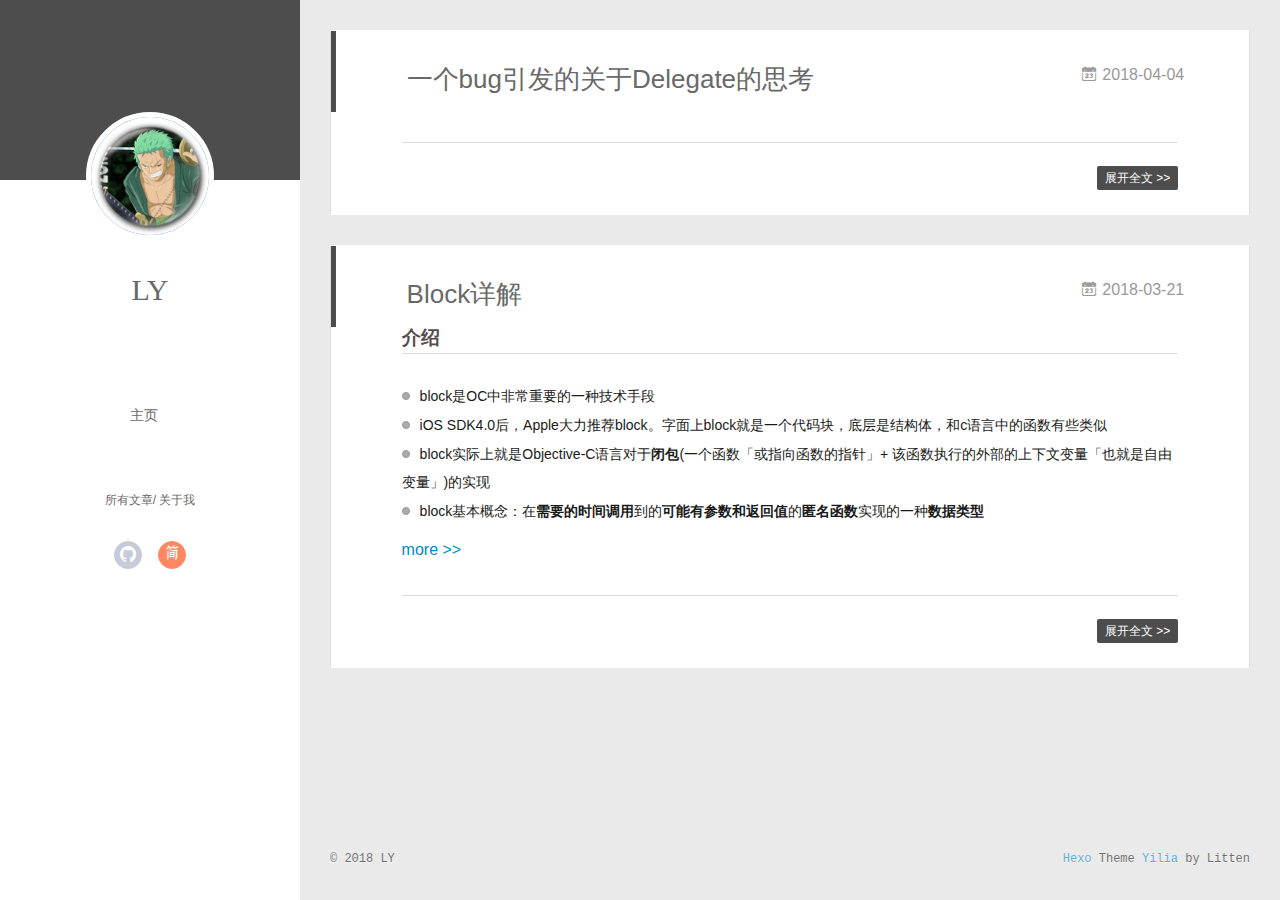
==== commit d01558b7: "Site updated: 2018-04-04 11:54:44" ====
--- a/index.html
+++ b/index.html
@@ -143,7 +143,7 @@
         
   
     <h1 itemprop="name">
-      <a class="article-title" href="/2018/04/04/一个bug引发的关于Delegate的思考/">Delegate</a>
+      <a class="article-title" href="/2018/04/04/一个bug引发的关于Delegate的思考/">一个bug引发的关于Delegate的思考</a>
     </h1>
   
 
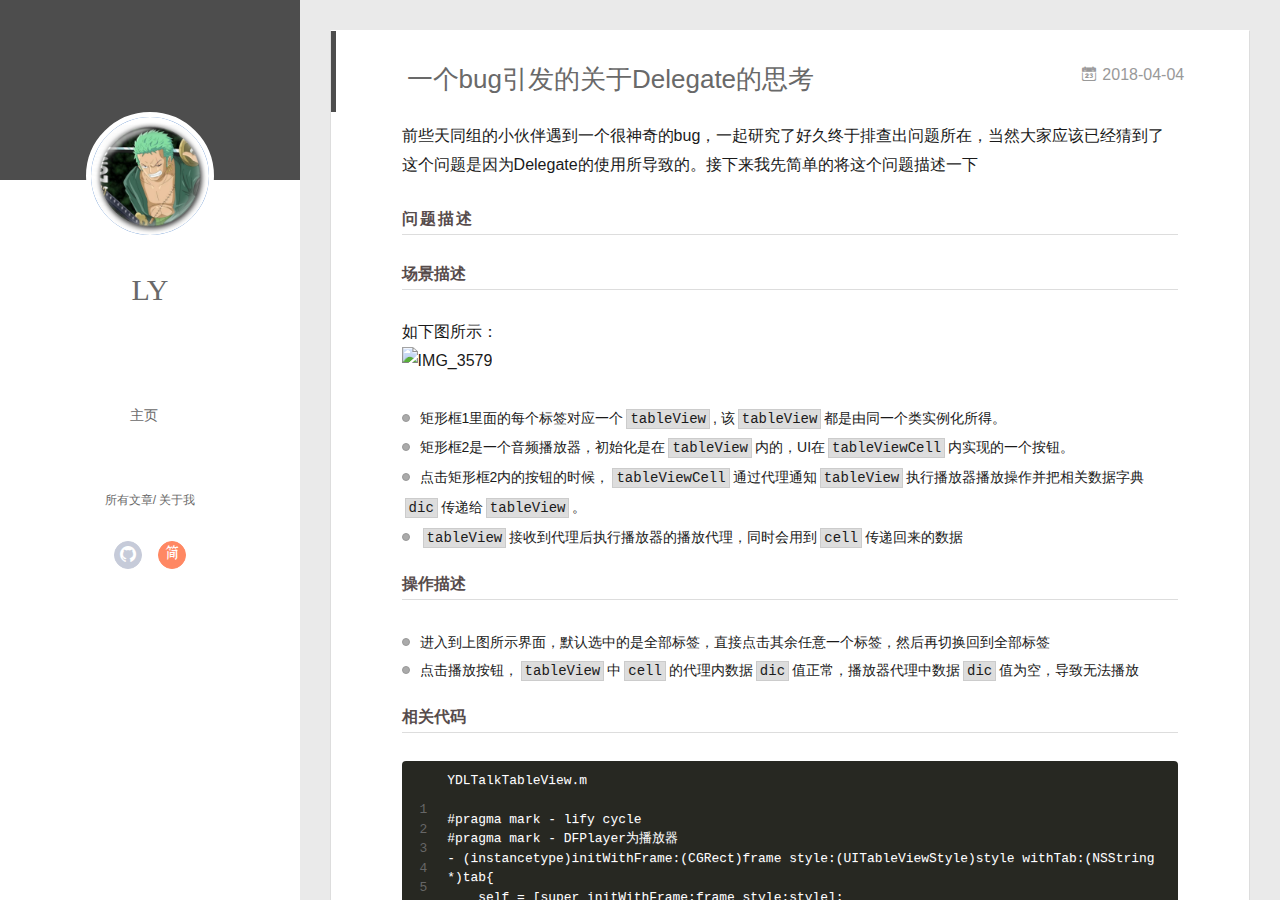
==== commit a1cfa553: "Site updated: 2018-04-04 14:48:27" ====
--- a/index.html
+++ b/index.html
@@ -156,7 +156,25 @@
     
     <div class="article-entry" itemprop="articleBody">
       
-        
+        <p>前些天同组的小伙伴遇到一个很神奇的bug，一起研究了好久终于排查出问题所在，当然大家应该已经猜到了这个问题是因为Delegate的使用所导致的。接下来我先简单的将这个问题描述一下</p>
+<h4 id="问题描述"><a href="#问题描述" class="headerlink" title="问题描述"></a>问题描述</h4><h5 id="场景描述"><a href="#场景描述" class="headerlink" title="场景描述"></a>场景描述</h5><p>如下图所示：<br><img src="https://lh3.googleusercontent.com/-3DpLz3kmll4/WsRqkRTzAHI/AAAAAAAAABk/IP9ZnpnxO3AJq0mltFMAGOd3DyY2UgDcQCHMYCw/I/IMG_3579.PNG" alt="IMG_3579"></p>
+<ul>
+<li>矩形框1里面的每个标签对应一个<code>tableView</code>, 该<code>tableView</code>都是由同一个类实例化所得。</li>
+<li>矩形框2是一个音频播放器，初始化是在<code>tableView</code>内的，UI在<code>tableViewCell</code>内实现的一个按钮。</li>
+<li>点击矩形框2内的按钮的时候，<code>tableViewCell</code>通过代理通知<code>tableView</code>执行播放器播放操作并把相关数据字典<code>dic</code>传递给<code>tableView</code>。</li>
+<li><code>tableView</code>接收到代理后执行播放器的播放代理，同时会用到<code>cell</code>传递回来的数据</li>
+</ul>
+<h5 id="操作描述"><a href="#操作描述" class="headerlink" title="操作描述"></a>操作描述</h5><ul>
+<li>进入到上图所示界面，默认选中的是全部标签，直接点击其余任意一个标签，然后再切换回到全部标签</li>
+<li>点击播放按钮，<code>tableView</code>中<code>cell</code>的代理内数据<code>dic</code>值正常，播放器代理中数据<code>dic</code>值为空，导致无法播放</li>
+</ul>
+<h5 id="相关代码"><a href="#相关代码" class="headerlink" title="相关代码"></a>相关代码</h5><figure class="highlight plain"><table><tr><td class="gutter"><pre><span class="line">1</span><br><span class="line">2</span><br><span class="line">3</span><br><span class="line">4</span><br><span class="line">5</span><br><span class="line">6</span><br><span class="line">7</span><br><span class="line">8</span><br><span class="line">9</span><br><span class="line">10</span><br><span class="line">11</span><br><span class="line">12</span><br><span class="line">13</span><br><span class="line">14</span><br><span class="line">15</span><br><span class="line">16</span><br><span class="line">17</span><br><span class="line">18</span><br><span class="line">19</span><br><span class="line">20</span><br><span class="line">21</span><br><span class="line">22</span><br><span class="line">23</span><br><span class="line">24</span><br><span class="line">25</span><br><span class="line">26</span><br><span class="line">27</span><br><span class="line">28</span><br><span class="line">29</span><br><span class="line">30</span><br><span class="line">31</span><br><span class="line">32</span><br><span class="line">33</span><br><span class="line">34</span><br><span class="line">35</span><br><span class="line">36</span><br><span class="line">37</span><br><span class="line">38</span><br><span class="line">39</span><br><span class="line">40</span><br><span class="line">41</span><br><span class="line">42</span><br><span class="line">43</span><br><span class="line">44</span><br><span class="line">45</span><br><span class="line">46</span><br><span class="line">47</span><br><span class="line">48</span><br><span class="line">49</span><br><span class="line">50</span><br><span class="line">51</span><br></pre></td><td class="code"><pre><span class="line">YDLTalkTableView.m</span><br><span class="line"></span><br><span class="line">#pragma mark - lify cycle</span><br><span class="line">#pragma mark - DFPlayer为播放器</span><br><span class="line">- (instancetype)initWithFrame:(CGRect)frame style:(UITableViewStyle)style withTab:(NSString *)tab&#123;</span><br><span class="line">    self = [super initWithFrame:frame style:style];</span><br><span class="line">    if (self) &#123;</span><br><span class="line">        [DFPlayer shareInstance].category = DFPlayerAudioSessionCategorySoloAmbient;</span><br><span class="line">        [DFPlayer shareInstance].playMode = DFPlayerModeOnlyOnce;</span><br><span class="line">        [DFPlayer shareInstance].isObserveWWAN = NO;</span><br><span class="line">        [DFPlayer shareInstance].dataSource = self;</span><br><span class="line">        [DFPlayer shareInstance].delegate = self;</span><br><span class="line">        [[DFPlayer shareInstance] df_audioPause];</span><br><span class="line">        self.delegate = self;</span><br><span class="line">        self.dataSource  = self;</span><br><span class="line">        if (@available(iOS 11.0, *)) &#123;</span><br><span class="line">            UIScrollView.appearance.contentInsetAdjustmentBehavior = UIScrollViewContentInsetAdjustmentNever;</span><br><span class="line">            self.estimatedRowHeight = 0;</span><br><span class="line">            self.estimatedSectionHeaderHeight = 0;</span><br><span class="line">            self.estimatedSectionFooterHeight = 0;</span><br><span class="line">        &#125; else &#123;</span><br><span class="line">            // Fallback on earlier versions</span><br><span class="line">        &#125;</span><br><span class="line">        [self registerClass:[YDLTalkTableViewCell class] forCellReuseIdentifier:NSStringFromClass([YDLTalkTableViewCell class])];</span><br><span class="line">        [self setSeparatorStyle:UITableViewCellSeparatorStyleNone];</span><br><span class="line">        [self setBackgroundColor:kBackGroundColor];</span><br><span class="line">        self.tableFooterView = [UIView new];</span><br><span class="line">        __weak typeof(self) weakSelf = self;</span><br><span class="line">        [self loadHeaderRefreshWithHeaderRefreshingBlock:^&#123;</span><br><span class="line">            [weakSelf onHeader];</span><br><span class="line">        &#125;];</span><br><span class="line">        [self loadFooterRefreshWithFootRefreshingBlock:^&#123;</span><br><span class="line">            [weakSelf onFooter];</span><br><span class="line">        &#125;];</span><br><span class="line">    &#125;</span><br><span class="line">    return self;</span><br><span class="line">&#125;</span><br><span class="line"></span><br><span class="line">#pragma mark - cell的代理方法</span><br><span class="line">-(void)bofangTalk:(NSDictionary*)dict&#123;</span><br><span class="line">    _dict = dict;//此处dict值为正常的</span><br><span class="line">    [MBProgressHUD showError:_dict[@&quot;expert_name&quot;] toView:_viewController.view];</span><br><span class="line">    [[DFPlayer shareInstance] df_reloadData];</span><br><span class="line">&#125;</span><br><span class="line"></span><br><span class="line">#pragma mark - DFPLayer dataSource</span><br><span class="line">- (NSArray&lt;DFPlayerModel *&gt; *)df_playerModelArray&#123;</span><br><span class="line">    NSLog(@&quot;%@&quot;, _dict);//此处dict值为nil</span><br><span class="line">    NSMutableArray *_df_ModelArray;</span><br><span class="line">    return _df_ModelArray;</span><br><span class="line">&#125;</span><br></pre></td></tr></table></figure>
+<h4 id="问题解决"><a href="#问题解决" class="headerlink" title="问题解决"></a>问题解决</h4><p>我们都知道代理是属于一对一的关系，请看下面这段代码：</p>
+<figure class="highlight plain"><table><tr><td class="gutter"><pre><span class="line">1</span><br><span class="line">2</span><br><span class="line">3</span><br><span class="line">4</span><br><span class="line">5</span><br></pre></td><td class="code"><pre><span class="line">- (instancetype)initWithFrame:(CGRect)frame style:(UITableViewStyle)style withTab:(NSString *)tab&#123;</span><br><span class="line">    self = [super initWithFrame:frame style:style];</span><br><span class="line">    if (self) &#123;</span><br><span class="line">        [DFPlayer shareInstance].dataSource = self;</span><br><span class="line">        [DFPlayer shareInstance].delegate = self;</span><br></pre></td></tr></table></figure>
+<p>当我们进入这个页面的时候首先创建的是“全部”标签下对应的<code>tableView</code>,这个时候播放器的代理是“全部”标签对应的<code>tableView</code>，当我们点击任意其他一个标签的时候，播放器的代理就会变成该标签对应的<code>tableView</code>，然后等我们回到“全部”标签的时候，是不会调用上面方法的，所以这个时候播放器的代理其实还是我们上次点击的标签所对应的<code>tableView</code>。所以我们就可以理解为什么执行cell的delegate的时候<code>dict</code>的值是正常的，而到执行播放器代理的时候<code>dict</code>的值就变为了nil了。</p>
+<p>为什么会出现这种情况呢，有些人可能会说了：我平时这么写也没发现有问题啊。这就是我们这个案例特殊的一点，因为我们的播放器是通过单例来创建的，也就是说全局只会存在着一个实例，那么他的代理也应该是只对应一个的，以最后一个设置的为准，如果在上面的方法中我们的播放器通过<code>[[DFPlayer alloc] init]</code>来创建的话，那就没有问题了</p>
+<p>是不是感觉很神奇，其实问题并不难，主要是在一段不是自己写的代码里找到这个问题就稍微有点麻烦了。这里主要是对这个问题进行一个记录，顺便说一下关于Delegate的用法，希望能对大家有所帮助。</p>
+
       
 
       
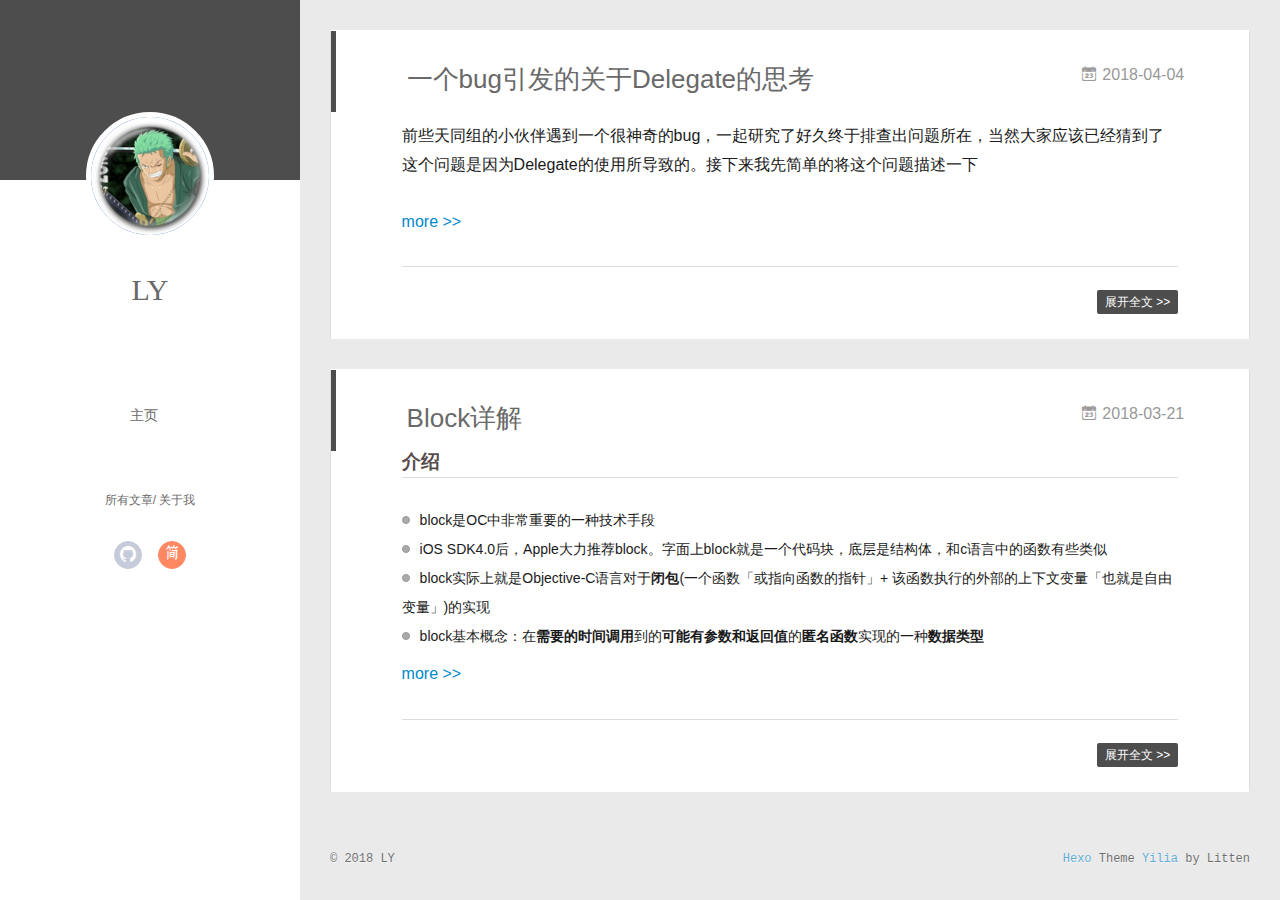
==== commit 6ba5c414: "Site updated: 2018-04-04 14:49:02" ====
--- a/index.html
+++ b/index.html
@@ -157,24 +157,9 @@
     <div class="article-entry" itemprop="articleBody">
       
         <p>前些天同组的小伙伴遇到一个很神奇的bug，一起研究了好久终于排查出问题所在，当然大家应该已经猜到了这个问题是因为Delegate的使用所导致的。接下来我先简单的将这个问题描述一下</p>
-<h4 id="问题描述"><a href="#问题描述" class="headerlink" title="问题描述"></a>问题描述</h4><h5 id="场景描述"><a href="#场景描述" class="headerlink" title="场景描述"></a>场景描述</h5><p>如下图所示：<br><img src="https://lh3.googleusercontent.com/-3DpLz3kmll4/WsRqkRTzAHI/AAAAAAAAABk/IP9ZnpnxO3AJq0mltFMAGOd3DyY2UgDcQCHMYCw/I/IMG_3579.PNG" alt="IMG_3579"></p>
-<ul>
-<li>矩形框1里面的每个标签对应一个<code>tableView</code>, 该<code>tableView</code>都是由同一个类实例化所得。</li>
-<li>矩形框2是一个音频播放器，初始化是在<code>tableView</code>内的，UI在<code>tableViewCell</code>内实现的一个按钮。</li>
-<li>点击矩形框2内的按钮的时候，<code>tableViewCell</code>通过代理通知<code>tableView</code>执行播放器播放操作并把相关数据字典<code>dic</code>传递给<code>tableView</code>。</li>
-<li><code>tableView</code>接收到代理后执行播放器的播放代理，同时会用到<code>cell</code>传递回来的数据</li>
-</ul>
-<h5 id="操作描述"><a href="#操作描述" class="headerlink" title="操作描述"></a>操作描述</h5><ul>
-<li>进入到上图所示界面，默认选中的是全部标签，直接点击其余任意一个标签，然后再切换回到全部标签</li>
-<li>点击播放按钮，<code>tableView</code>中<code>cell</code>的代理内数据<code>dic</code>值正常，播放器代理中数据<code>dic</code>值为空，导致无法播放</li>
-</ul>
-<h5 id="相关代码"><a href="#相关代码" class="headerlink" title="相关代码"></a>相关代码</h5><figure class="highlight plain"><table><tr><td class="gutter"><pre><span class="line">1</span><br><span class="line">2</span><br><span class="line">3</span><br><span class="line">4</span><br><span class="line">5</span><br><span class="line">6</span><br><span class="line">7</span><br><span class="line">8</span><br><span class="line">9</span><br><span class="line">10</span><br><span class="line">11</span><br><span class="line">12</span><br><span class="line">13</span><br><span class="line">14</span><br><span class="line">15</span><br><span class="line">16</span><br><span class="line">17</span><br><span class="line">18</span><br><span class="line">19</span><br><span class="line">20</span><br><span class="line">21</span><br><span class="line">22</span><br><span class="line">23</span><br><span class="line">24</span><br><span class="line">25</span><br><span class="line">26</span><br><span class="line">27</span><br><span class="line">28</span><br><span class="line">29</span><br><span class="line">30</span><br><span class="line">31</span><br><span class="line">32</span><br><span class="line">33</span><br><span class="line">34</span><br><span class="line">35</span><br><span class="line">36</span><br><span class="line">37</span><br><span class="line">38</span><br><span class="line">39</span><br><span class="line">40</span><br><span class="line">41</span><br><span class="line">42</span><br><span class="line">43</span><br><span class="line">44</span><br><span class="line">45</span><br><span class="line">46</span><br><span class="line">47</span><br><span class="line">48</span><br><span class="line">49</span><br><span class="line">50</span><br><span class="line">51</span><br></pre></td><td class="code"><pre><span class="line">YDLTalkTableView.m</span><br><span class="line"></span><br><span class="line">#pragma mark - lify cycle</span><br><span class="line">#pragma mark - DFPlayer为播放器</span><br><span class="line">- (instancetype)initWithFrame:(CGRect)frame style:(UITableViewStyle)style withTab:(NSString *)tab&#123;</span><br><span class="line">    self = [super initWithFrame:frame style:style];</span><br><span class="line">    if (self) &#123;</span><br><span class="line">        [DFPlayer shareInstance].category = DFPlayerAudioSessionCategorySoloAmbient;</span><br><span class="line">        [DFPlayer shareInstance].playMode = DFPlayerModeOnlyOnce;</span><br><span class="line">        [DFPlayer shareInstance].isObserveWWAN = NO;</span><br><span class="line">        [DFPlayer shareInstance].dataSource = self;</span><br><span class="line">        [DFPlayer shareInstance].delegate = self;</span><br><span class="line">        [[DFPlayer shareInstance] df_audioPause];</span><br><span class="line">        self.delegate = self;</span><br><span class="line">        self.dataSource  = self;</span><br><span class="line">        if (@available(iOS 11.0, *)) &#123;</span><br><span class="line">            UIScrollView.appearance.contentInsetAdjustmentBehavior = UIScrollViewContentInsetAdjustmentNever;</span><br><span class="line">            self.estimatedRowHeight = 0;</span><br><span class="line">            self.estimatedSectionHeaderHeight = 0;</span><br><span class="line">            self.estimatedSectionFooterHeight = 0;</span><br><span class="line">        &#125; else &#123;</span><br><span class="line">            // Fallback on earlier versions</span><br><span class="line">        &#125;</span><br><span class="line">        [self registerClass:[YDLTalkTableViewCell class] forCellReuseIdentifier:NSStringFromClass([YDLTalkTableViewCell class])];</span><br><span class="line">        [self setSeparatorStyle:UITableViewCellSeparatorStyleNone];</span><br><span class="line">        [self setBackgroundColor:kBackGroundColor];</span><br><span class="line">        self.tableFooterView = [UIView new];</span><br><span class="line">        __weak typeof(self) weakSelf = self;</span><br><span class="line">        [self loadHeaderRefreshWithHeaderRefreshingBlock:^&#123;</span><br><span class="line">            [weakSelf onHeader];</span><br><span class="line">        &#125;];</span><br><span class="line">        [self loadFooterRefreshWithFootRefreshingBlock:^&#123;</span><br><span class="line">            [weakSelf onFooter];</span><br><span class="line">        &#125;];</span><br><span class="line">    &#125;</span><br><span class="line">    return self;</span><br><span class="line">&#125;</span><br><span class="line"></span><br><span class="line">#pragma mark - cell的代理方法</span><br><span class="line">-(void)bofangTalk:(NSDictionary*)dict&#123;</span><br><span class="line">    _dict = dict;//此处dict值为正常的</span><br><span class="line">    [MBProgressHUD showError:_dict[@&quot;expert_name&quot;] toView:_viewController.view];</span><br><span class="line">    [[DFPlayer shareInstance] df_reloadData];</span><br><span class="line">&#125;</span><br><span class="line"></span><br><span class="line">#pragma mark - DFPLayer dataSource</span><br><span class="line">- (NSArray&lt;DFPlayerModel *&gt; *)df_playerModelArray&#123;</span><br><span class="line">    NSLog(@&quot;%@&quot;, _dict);//此处dict值为nil</span><br><span class="line">    NSMutableArray *_df_ModelArray;</span><br><span class="line">    return _df_ModelArray;</span><br><span class="line">&#125;</span><br></pre></td></tr></table></figure>
-<h4 id="问题解决"><a href="#问题解决" class="headerlink" title="问题解决"></a>问题解决</h4><p>我们都知道代理是属于一对一的关系，请看下面这段代码：</p>
-<figure class="highlight plain"><table><tr><td class="gutter"><pre><span class="line">1</span><br><span class="line">2</span><br><span class="line">3</span><br><span class="line">4</span><br><span class="line">5</span><br></pre></td><td class="code"><pre><span class="line">- (instancetype)initWithFrame:(CGRect)frame style:(UITableViewStyle)style withTab:(NSString *)tab&#123;</span><br><span class="line">    self = [super initWithFrame:frame style:style];</span><br><span class="line">    if (self) &#123;</span><br><span class="line">        [DFPlayer shareInstance].dataSource = self;</span><br><span class="line">        [DFPlayer shareInstance].delegate = self;</span><br></pre></td></tr></table></figure>
-<p>当我们进入这个页面的时候首先创建的是“全部”标签下对应的<code>tableView</code>,这个时候播放器的代理是“全部”标签对应的<code>tableView</code>，当我们点击任意其他一个标签的时候，播放器的代理就会变成该标签对应的<code>tableView</code>，然后等我们回到“全部”标签的时候，是不会调用上面方法的，所以这个时候播放器的代理其实还是我们上次点击的标签所对应的<code>tableView</code>。所以我们就可以理解为什么执行cell的delegate的时候<code>dict</code>的值是正常的，而到执行播放器代理的时候<code>dict</code>的值就变为了nil了。</p>
-<p>为什么会出现这种情况呢，有些人可能会说了：我平时这么写也没发现有问题啊。这就是我们这个案例特殊的一点，因为我们的播放器是通过单例来创建的，也就是说全局只会存在着一个实例，那么他的代理也应该是只对应一个的，以最后一个设置的为准，如果在上面的方法中我们的播放器通过<code>[[DFPlayer alloc] init]</code>来创建的话，那就没有问题了</p>
-<p>是不是感觉很神奇，其实问题并不难，主要是在一段不是自己写的代码里找到这个问题就稍微有点麻烦了。这里主要是对这个问题进行一个记录，顺便说一下关于Delegate的用法，希望能对大家有所帮助。</p>
-
+        
+          <a class="article-more-a" href="/2018/04/04/一个bug引发的关于Delegate的思考/#more">more >></a>
+        
       
 
       
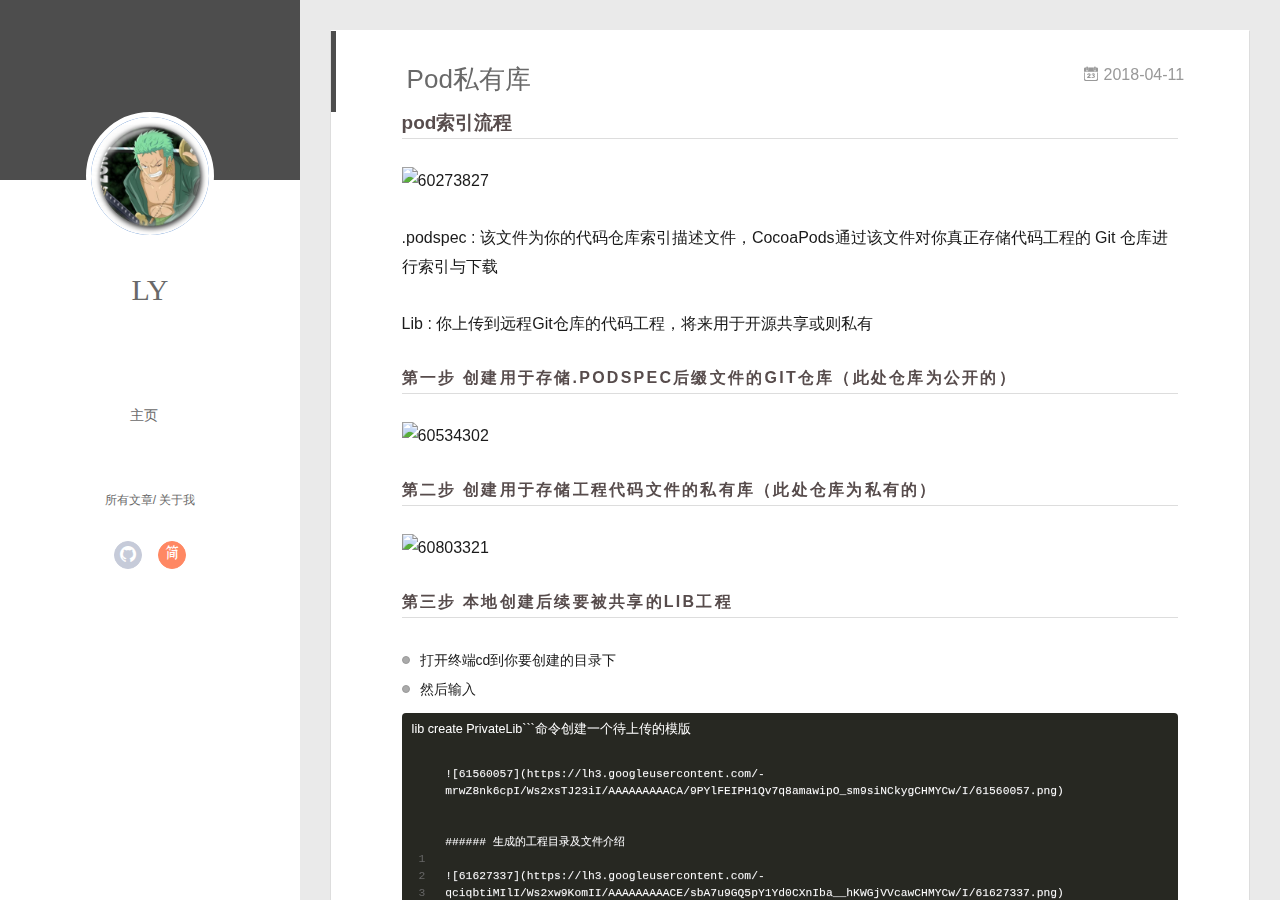
==== commit 85ee8878: "Site updated: 2018-04-11 15:01:48" ====
--- a/index.html
+++ b/index.html
@@ -135,6 +135,83 @@
           </div>
           <div id="js-content" class="content-ll">
             
+  
+    <article id="post-Pod私有库" class="article article-type-post  article-index" itemscope itemprop="blogPost">
+  <div class="article-inner">
+    
+      <header class="article-header">
+        
+  
+    <h1 itemprop="name">
+      <a class="article-title" href="/2018/04/11/Pod私有库/">Pod私有库</a>
+    </h1>
+  
+
+        
+        <a href="/2018/04/11/Pod私有库/" class="archive-article-date">
+  	<time datetime="2018-04-11T06:53:54.000Z" itemprop="datePublished"><i class="icon-calendar icon"></i>2018-04-11</time>
+</a>
+        
+      </header>
+    
+    <div class="article-entry" itemprop="articleBody">
+      
+        <h3 id="pod索引流程"><a href="#pod索引流程" class="headerlink" title="pod索引流程"></a>pod索引流程</h3><p><img src="https://lh3.googleusercontent.com/-XLuhoG-l1BU/Ws2xWpAuotI/AAAAAAAAAB0/jWW3Xl80yZo2ykPWMvmeGaoEvmkWJg-RACHMYCw/I/60273827.png" alt="60273827"></p>
+<p>.podspec : 该文件为你的代码仓库索引描述文件，CocoaPods通过该文件对你真正存储代码工程的 Git 仓库进行索引与下载</p>
+<p>Lib : 你上传到远程Git仓库的代码工程，将来用于开源共享或则私有</p>
+<h4 id="第一步-创建用于存储-podspec后缀文件的Git仓库（此处仓库为公开的）"><a href="#第一步-创建用于存储-podspec后缀文件的Git仓库（此处仓库为公开的）" class="headerlink" title="第一步 创建用于存储.podspec后缀文件的Git仓库（此处仓库为公开的）"></a>第一步 创建用于存储.podspec后缀文件的Git仓库（此处仓库为公开的）</h4><p><img src="https://lh3.googleusercontent.com/-uuvgmU1VVf4/Ws2xhArxmUI/AAAAAAAAAB4/RfBT0QFshrIyIeN-ROqHiM-vRqQdZzpzgCHMYCw/I/60534302.png" alt="60534302"></p>
+<h4 id="第二步-创建用于存储工程代码文件的私有库（此处仓库为私有的）"><a href="#第二步-创建用于存储工程代码文件的私有库（此处仓库为私有的）" class="headerlink" title="第二步 创建用于存储工程代码文件的私有库（此处仓库为私有的）"></a>第二步 创建用于存储工程代码文件的私有库（此处仓库为私有的）</h4><p><img src="https://lh3.googleusercontent.com/-hquY1n554Do/Ws2xmM5l_5I/AAAAAAAAAB8/N2q-Vc0tffcRcazzsGwX0ruA13BgF2YtgCHMYCw/I/60803321.png" alt="60803321"></p>
+<h4 id="第三步-本地创建后续要被共享的Lib工程"><a href="#第三步-本地创建后续要被共享的Lib工程" class="headerlink" title="第三步 本地创建后续要被共享的Lib工程"></a>第三步 本地创建后续要被共享的Lib工程</h4><ul>
+<li>打开终端cd到你要创建的目录下</li>
+<li>然后输入<figure class="highlight plain"><figcaption><span>lib create PrivateLib```命令创建一个待上传的模版</span></figcaption><table><tr><td class="gutter"><pre><span class="line">1</span><br><span class="line">2</span><br><span class="line">3</span><br><span class="line">4</span><br><span class="line">5</span><br><span class="line">6</span><br><span class="line">7</span><br><span class="line">8</span><br><span class="line">9</span><br><span class="line">10</span><br><span class="line">11</span><br><span class="line">12</span><br><span class="line">13</span><br><span class="line">14</span><br><span class="line">15</span><br><span class="line">16</span><br><span class="line">17</span><br><span class="line">18</span><br><span class="line">19</span><br><span class="line">20</span><br><span class="line">21</span><br><span class="line">22</span><br><span class="line">23</span><br><span class="line">24</span><br><span class="line">25</span><br><span class="line">26</span><br><span class="line">27</span><br><span class="line">28</span><br><span class="line">29</span><br><span class="line">30</span><br><span class="line">31</span><br><span class="line">32</span><br><span class="line">33</span><br><span class="line">34</span><br><span class="line">35</span><br><span class="line">36</span><br><span class="line">37</span><br><span class="line">38</span><br><span class="line">39</span><br><span class="line">40</span><br><span class="line">41</span><br><span class="line">42</span><br><span class="line">43</span><br><span class="line">44</span><br><span class="line">45</span><br><span class="line">46</span><br><span class="line">47</span><br><span class="line">48</span><br><span class="line">49</span><br><span class="line">50</span><br><span class="line">51</span><br><span class="line">52</span><br><span class="line">53</span><br><span class="line">54</span><br><span class="line">55</span><br><span class="line">56</span><br><span class="line">57</span><br><span class="line">58</span><br><span class="line">59</span><br><span class="line">60</span><br><span class="line">61</span><br><span class="line">62</span><br><span class="line">63</span><br><span class="line">64</span><br><span class="line">65</span><br></pre></td><td class="code"><pre><span class="line"></span><br><span class="line">![61560057](https://lh3.googleusercontent.com/-mrwZ8nk6cpI/Ws2xsTJ23iI/AAAAAAAAACA/9PYlFEIPH1Qv7q8amawipO_sm9siNCkygCHMYCw/I/61560057.png)</span><br><span class="line"></span><br><span class="line"></span><br><span class="line">###### 生成的工程目录及文件介绍</span><br><span class="line"></span><br><span class="line">![61627337](https://lh3.googleusercontent.com/-qciqbtiMIlI/Ws2xw9KomII/AAAAAAAAACE/sbA7u9GQ5pY1Yd0CXnIba__hKWGjVVcawCHMYCw/I/61627337.png)</span><br><span class="line"></span><br><span class="line">###### 创建自己的文件</span><br><span class="line"></span><br><span class="line">![61714737](https://lh3.googleusercontent.com/-SiHfEVYJnFM/Ws2xymGY8RI/AAAAAAAAACI/Rx87eyk09R4ivPvj4OrpYn-vb1o1K-A1gCHMYCw/I/61714737.png)</span><br><span class="line"></span><br><span class="line">#### 第四步 配置 .podspec 后缀文件</span><br><span class="line">* s.name : 项目名</span><br><span class="line">* s.version :  版本号(需跟后面打 Tag 的值相等)</span><br><span class="line">* s.homepage : 项目主页（请注意，这里的地址跟git仓库地址有一定差别，请看清截图示例并区分）</span><br><span class="line">* s.license : 开源协议（这里我们选择 MIT ）</span><br><span class="line">* s.source : Git 仓库地址（第二步所创建的仓库地址）</span><br><span class="line">* s.ios.deployment_target : 项目最低支持版本</span><br><span class="line">* s.source_files : 具体去那个目录下下载特定共享代码（注意：这里的地址与 .podspec 文件同级目录开始,，示例：PrivateLib/Classes/** /*表示如下目录下的所有文件</span><br><span class="line">* s.frameworks :项目所依赖的系统库(如果需要)</span><br><span class="line">* s.dependency :项目所依赖的第三方库(如果需要)</span><br><span class="line"></span><br><span class="line">![61848068](https://lh3.googleusercontent.com/-L92rfjNkOeo/Ws2x2molrYI/AAAAAAAAACM/AhvP2np_fq0V1jhg6aHThBR-_e2ZSxdDwCHMYCw/I/61848068.png)</span><br><span class="line"></span><br><span class="line">#### 第五步 验证 .podspec文件的格式的正确性</span><br><span class="line">    还是 .podspec 同级目录下，在终端输入pod lib lint</span><br><span class="line">![62524229](https://lh3.googleusercontent.com/-HdBVnsKZlLE/Ws2x6MH1XeI/AAAAAAAAACQ/TzU9TRzm8Zc4EtOuKCx4e2RAziqNqXNdgCHMYCw/I/62524229.png)</span><br><span class="line"></span><br><span class="line">#### 第六步 将本地PrivateLib工程与远程私有 Git 仓库关联</span><br><span class="line">    git remote add origin 远程仓库地址</span><br><span class="line">    git pull origin master --allow-unrelated-histories</span><br><span class="line">    拉去数据的时候会出现冲突，我们把head里的删掉，保留远程的</span><br><span class="line">    git push origin master</span><br><span class="line">#### 第七步 执行完以上操作，我们的远程仓库已经有我们上传的代码了，我们然后进行本地和远程验证文件有效性</span><br><span class="line">![62842363](https://lh3.googleusercontent.com/-08T3RrB6vVI/Ws2x-C-AyuI/AAAAAAAAACU/H4JzUOJM_PwDqwifmihgUCHlS3EC734_ACHMYCw/I/62842363.png)</span><br><span class="line"></span><br><span class="line">###### 本地和远程验证文件有效性</span><br><span class="line">    pod spec lint</span><br><span class="line">执行之后会报如下错误：</span><br><span class="line">![62948344](https://lh3.googleusercontent.com/-648M3vD1oF8/Ws2yBndkWZI/AAAAAAAAACY/hZ7jdgpWa2sfAitxFM78N9RuxfuV6Ck8gCHMYCw/I/62948344.png)</span><br><span class="line"></span><br><span class="line">原因是我们没有在远端创建tag版本，执行以下代码</span><br><span class="line">    git tag -a 0.1.0 -m &apos;0.1.0标签&apos;</span><br><span class="line">    git push --tags</span><br><span class="line">    pod spec lint</span><br><span class="line">![63054138](https://lh3.googleusercontent.com/-x90aQ1N5LVw/Ws2yFG-j5BI/AAAAAAAAACc/nFVO7LOUAOISoYn7msr_oku_wrv8l2gbgCHMYCw/I/63054138.png)</span><br><span class="line"></span><br><span class="line">#####大功告成</span><br><span class="line"></span><br><span class="line">####第八步 上传.podspec到第一个远程私有仓库</span><br><span class="line">* 首先进入 ~/.cocoapods/repos 目录下</span><br><span class="line">![67015371](https://lh3.googleusercontent.com/-vNvA6ixZlRw/Ws2yIaSB0jI/AAAAAAAAACg/Q8baHBF6-SM6-fVhmzTSQ2bPdiqTk39dgCHMYCw/I/67015371.png)</span><br><span class="line"></span><br><span class="line">* 然后创建一个私有仓库目录</span><br><span class="line">    pod repo add PrivatePodspec 第一个私有仓库地址</span><br><span class="line">![67101826](https://lh3.googleusercontent.com/-A3ENdJoqxU4/Ws2yL0YO-7I/AAAAAAAAACk/tKCC4c9_dXomHZDlH84JtjpbdQHCnQQRwCHMYCw/I/67101826.png)</span><br><span class="line"></span><br><span class="line">* 然后向私有的 PrivatePodspec 远程仓库中提交 .podspec（）</span><br><span class="line">![37451146](https://lh3.googleusercontent.com/-2xxmWIFgjiA/Ws2yRJ723sI/AAAAAAAAACo/3SdqYi6CiXgHObIUItEy2gd4VOJszp7mQCHMYCw/I/37451146.png)</span><br><span class="line"></span><br><span class="line">* 然后搜索私有库</span><br><span class="line">    pod search PrivateLib</span><br><span class="line">####第九步 使用私有库</span><br><span class="line">podfile里面添加如下代码</span><br></pre></td></tr></table></figure></li>
+</ul>
+<p>source’<a href="https://git.oschina.net/remainedmute/PrivatePodSpec.git&#39;" target="_blank" rel="noopener">https://git.oschina.net/remainedmute/PrivatePodSpec.git&#39;</a>   //自己的私有spec仓库<br>source’<a href="https://github.com/CocoaPods/Specs.git&#39;" target="_blank" rel="noopener">https://github.com/CocoaPods/Specs.git&#39;</a> //cocoapods公共spec仓库</p>
+<p>target “TableViewTest” do<br>pod ‘PrivateLib’, ‘~&gt; 0.1.0’<br>end</p>
+<figure class="highlight plain"><table><tr><td class="gutter"><pre><span class="line">1</span><br><span class="line">2</span><br><span class="line">3</span><br><span class="line">4</span><br><span class="line">5</span><br><span class="line">6</span><br><span class="line">7</span><br></pre></td><td class="code"><pre><span class="line"></span><br><span class="line">#### 第十步 更新私有库，构建不同版本</span><br><span class="line">1.修改spec文件中的s.version 号；</span><br><span class="line">2.修改更新code，提交code在Sourcetree打新的tag；</span><br><span class="line">3.重复执行第五步第七步和第八步;</span><br><span class="line">4.pod search PrivateLib 验证一下结果；</span><br><span class="line">5.假如pod库因为使用int类型 在pod lib lint中会出现警告 这时候可以使用</span><br></pre></td></tr></table></figure>
+<p>pod lib lint –use-libraries</p>
+<p><code>`</code><br>当然在最后上传的时候也需要加上后缀</p>
+<h5 id="同组人员使用私有pod需要先执行以下命令"><a href="#同组人员使用私有pod需要先执行以下命令" class="headerlink" title="同组人员使用私有pod需要先执行以下命令"></a>同组人员使用私有pod需要先执行以下命令</h5><p><img src="https://lh3.googleusercontent.com/-NPWL3KRDi8o/Ws2yYhIWglI/AAAAAAAAACw/TelXSTXqoYsmxmhQEd2WKs3hqwHoRRBTwCHMYCw/I/68751933.png" alt="68751933"></p>
+
+      
+
+      
+    </div>
+    <div class="article-info article-info-index">
+      
+      
+      
+
+      
+        <p class="article-more-link">
+          <a class="article-more-a" href="/2018/04/11/Pod私有库/">展开全文 >></a>
+        </p>
+      
+
+      
+      <div class="clearfix"></div>
+    </div>
+  </div>
+</article>
+
+<aside class="wrap-side-operation">
+    <div class="mod-side-operation">
+        
+        <div class="jump-container" id="js-jump-container" style="display:none;">
+            <a href="javascript:void(0)" class="mod-side-operation__jump-to-top">
+                <i class="icon-font icon-back"></i>
+            </a>
+            <div id="js-jump-plan-container" class="jump-plan-container" style="top: -11px;">
+                <i class="icon-font icon-plane jump-plane"></i>
+            </div>
+        </div>
+        
+        
+    </div>
+</aside>
+
+
+
+
   
     <article id="post-一个bug引发的关于Delegate的思考" class="article article-type-post  article-index" itemscope itemprop="blogPost">
   <div class="article-inner">
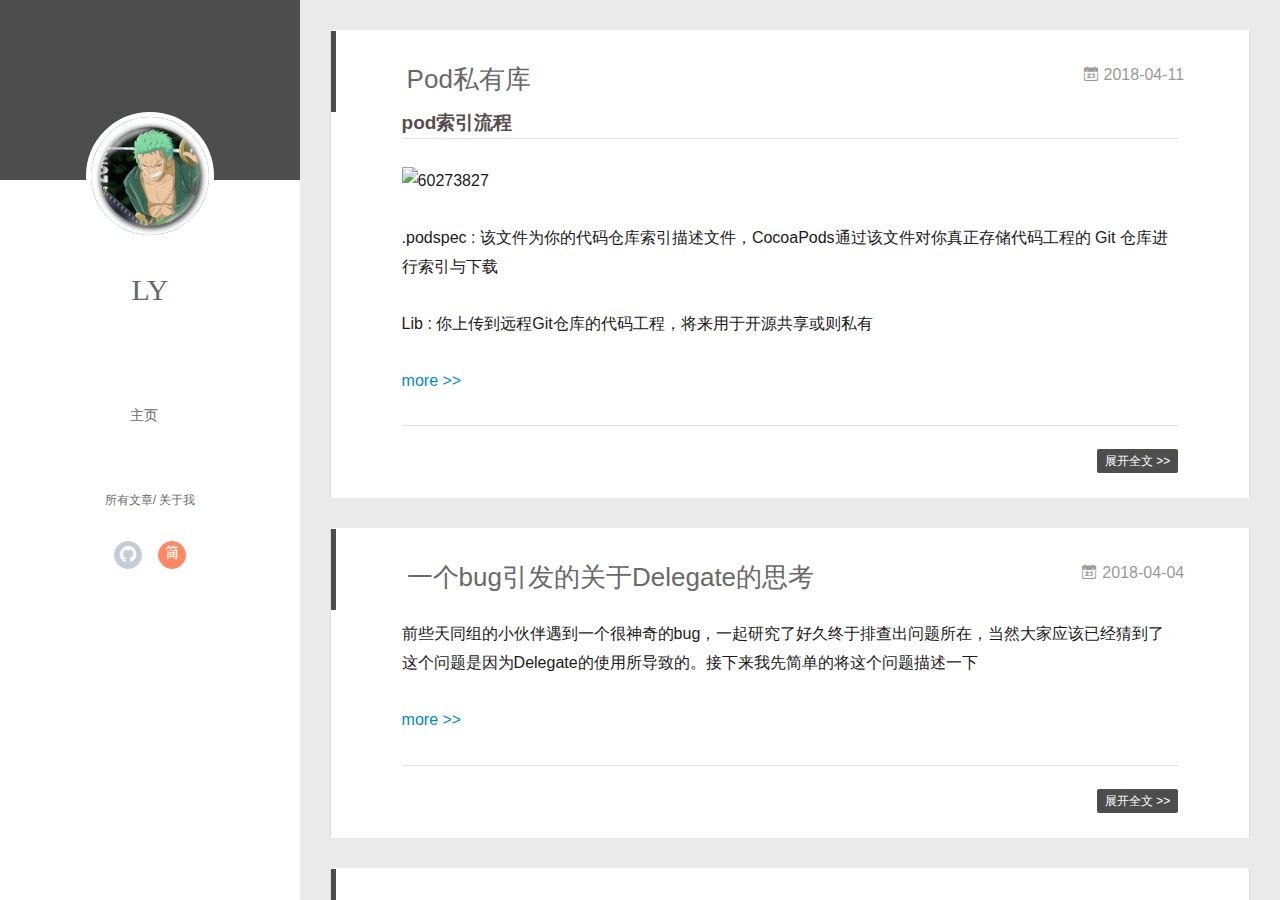
==== commit 92c4abc3: "Site updated: 2018-04-11 15:02:28" ====
--- a/index.html
+++ b/index.html
@@ -159,19 +159,9 @@
         <h3 id="pod索引流程"><a href="#pod索引流程" class="headerlink" title="pod索引流程"></a>pod索引流程</h3><p><img src="https://lh3.googleusercontent.com/-XLuhoG-l1BU/Ws2xWpAuotI/AAAAAAAAAB0/jWW3Xl80yZo2ykPWMvmeGaoEvmkWJg-RACHMYCw/I/60273827.png" alt="60273827"></p>
 <p>.podspec : 该文件为你的代码仓库索引描述文件，CocoaPods通过该文件对你真正存储代码工程的 Git 仓库进行索引与下载</p>
 <p>Lib : 你上传到远程Git仓库的代码工程，将来用于开源共享或则私有</p>
-<h4 id="第一步-创建用于存储-podspec后缀文件的Git仓库（此处仓库为公开的）"><a href="#第一步-创建用于存储-podspec后缀文件的Git仓库（此处仓库为公开的）" class="headerlink" title="第一步 创建用于存储.podspec后缀文件的Git仓库（此处仓库为公开的）"></a>第一步 创建用于存储.podspec后缀文件的Git仓库（此处仓库为公开的）</h4><p><img src="https://lh3.googleusercontent.com/-uuvgmU1VVf4/Ws2xhArxmUI/AAAAAAAAAB4/RfBT0QFshrIyIeN-ROqHiM-vRqQdZzpzgCHMYCw/I/60534302.png" alt="60534302"></p>
-<h4 id="第二步-创建用于存储工程代码文件的私有库（此处仓库为私有的）"><a href="#第二步-创建用于存储工程代码文件的私有库（此处仓库为私有的）" class="headerlink" title="第二步 创建用于存储工程代码文件的私有库（此处仓库为私有的）"></a>第二步 创建用于存储工程代码文件的私有库（此处仓库为私有的）</h4><p><img src="https://lh3.googleusercontent.com/-hquY1n554Do/Ws2xmM5l_5I/AAAAAAAAAB8/N2q-Vc0tffcRcazzsGwX0ruA13BgF2YtgCHMYCw/I/60803321.png" alt="60803321"></p>
-<h4 id="第三步-本地创建后续要被共享的Lib工程"><a href="#第三步-本地创建后续要被共享的Lib工程" class="headerlink" title="第三步 本地创建后续要被共享的Lib工程"></a>第三步 本地创建后续要被共享的Lib工程</h4><ul>
-<li>打开终端cd到你要创建的目录下</li>
-<li>然后输入<figure class="highlight plain"><figcaption><span>lib create PrivateLib```命令创建一个待上传的模版</span></figcaption><table><tr><td class="gutter"><pre><span class="line">1</span><br><span class="line">2</span><br><span class="line">3</span><br><span class="line">4</span><br><span class="line">5</span><br><span class="line">6</span><br><span class="line">7</span><br><span class="line">8</span><br><span class="line">9</span><br><span class="line">10</span><br><span class="line">11</span><br><span class="line">12</span><br><span class="line">13</span><br><span class="line">14</span><br><span class="line">15</span><br><span class="line">16</span><br><span class="line">17</span><br><span class="line">18</span><br><span class="line">19</span><br><span class="line">20</span><br><span class="line">21</span><br><span class="line">22</span><br><span class="line">23</span><br><span class="line">24</span><br><span class="line">25</span><br><span class="line">26</span><br><span class="line">27</span><br><span class="line">28</span><br><span class="line">29</span><br><span class="line">30</span><br><span class="line">31</span><br><span class="line">32</span><br><span class="line">33</span><br><span class="line">34</span><br><span class="line">35</span><br><span class="line">36</span><br><span class="line">37</span><br><span class="line">38</span><br><span class="line">39</span><br><span class="line">40</span><br><span class="line">41</span><br><span class="line">42</span><br><span class="line">43</span><br><span class="line">44</span><br><span class="line">45</span><br><span class="line">46</span><br><span class="line">47</span><br><span class="line">48</span><br><span class="line">49</span><br><span class="line">50</span><br><span class="line">51</span><br><span class="line">52</span><br><span class="line">53</span><br><span class="line">54</span><br><span class="line">55</span><br><span class="line">56</span><br><span class="line">57</span><br><span class="line">58</span><br><span class="line">59</span><br><span class="line">60</span><br><span class="line">61</span><br><span class="line">62</span><br><span class="line">63</span><br><span class="line">64</span><br><span class="line">65</span><br></pre></td><td class="code"><pre><span class="line"></span><br><span class="line">![61560057](https://lh3.googleusercontent.com/-mrwZ8nk6cpI/Ws2xsTJ23iI/AAAAAAAAACA/9PYlFEIPH1Qv7q8amawipO_sm9siNCkygCHMYCw/I/61560057.png)</span><br><span class="line"></span><br><span class="line"></span><br><span class="line">###### 生成的工程目录及文件介绍</span><br><span class="line"></span><br><span class="line">![61627337](https://lh3.googleusercontent.com/-qciqbtiMIlI/Ws2xw9KomII/AAAAAAAAACE/sbA7u9GQ5pY1Yd0CXnIba__hKWGjVVcawCHMYCw/I/61627337.png)</span><br><span class="line"></span><br><span class="line">###### 创建自己的文件</span><br><span class="line"></span><br><span class="line">![61714737](https://lh3.googleusercontent.com/-SiHfEVYJnFM/Ws2xymGY8RI/AAAAAAAAACI/Rx87eyk09R4ivPvj4OrpYn-vb1o1K-A1gCHMYCw/I/61714737.png)</span><br><span class="line"></span><br><span class="line">#### 第四步 配置 .podspec 后缀文件</span><br><span class="line">* s.name : 项目名</span><br><span class="line">* s.version :  版本号(需跟后面打 Tag 的值相等)</span><br><span class="line">* s.homepage : 项目主页（请注意，这里的地址跟git仓库地址有一定差别，请看清截图示例并区分）</span><br><span class="line">* s.license : 开源协议（这里我们选择 MIT ）</span><br><span class="line">* s.source : Git 仓库地址（第二步所创建的仓库地址）</span><br><span class="line">* s.ios.deployment_target : 项目最低支持版本</span><br><span class="line">* s.source_files : 具体去那个目录下下载特定共享代码（注意：这里的地址与 .podspec 文件同级目录开始,，示例：PrivateLib/Classes/** /*表示如下目录下的所有文件</span><br><span class="line">* s.frameworks :项目所依赖的系统库(如果需要)</span><br><span class="line">* s.dependency :项目所依赖的第三方库(如果需要)</span><br><span class="line"></span><br><span class="line">![61848068](https://lh3.googleusercontent.com/-L92rfjNkOeo/Ws2x2molrYI/AAAAAAAAACM/AhvP2np_fq0V1jhg6aHThBR-_e2ZSxdDwCHMYCw/I/61848068.png)</span><br><span class="line"></span><br><span class="line">#### 第五步 验证 .podspec文件的格式的正确性</span><br><span class="line">    还是 .podspec 同级目录下，在终端输入pod lib lint</span><br><span class="line">![62524229](https://lh3.googleusercontent.com/-HdBVnsKZlLE/Ws2x6MH1XeI/AAAAAAAAACQ/TzU9TRzm8Zc4EtOuKCx4e2RAziqNqXNdgCHMYCw/I/62524229.png)</span><br><span class="line"></span><br><span class="line">#### 第六步 将本地PrivateLib工程与远程私有 Git 仓库关联</span><br><span class="line">    git remote add origin 远程仓库地址</span><br><span class="line">    git pull origin master --allow-unrelated-histories</span><br><span class="line">    拉去数据的时候会出现冲突，我们把head里的删掉，保留远程的</span><br><span class="line">    git push origin master</span><br><span class="line">#### 第七步 执行完以上操作，我们的远程仓库已经有我们上传的代码了，我们然后进行本地和远程验证文件有效性</span><br><span class="line">![62842363](https://lh3.googleusercontent.com/-08T3RrB6vVI/Ws2x-C-AyuI/AAAAAAAAACU/H4JzUOJM_PwDqwifmihgUCHlS3EC734_ACHMYCw/I/62842363.png)</span><br><span class="line"></span><br><span class="line">###### 本地和远程验证文件有效性</span><br><span class="line">    pod spec lint</span><br><span class="line">执行之后会报如下错误：</span><br><span class="line">![62948344](https://lh3.googleusercontent.com/-648M3vD1oF8/Ws2yBndkWZI/AAAAAAAAACY/hZ7jdgpWa2sfAitxFM78N9RuxfuV6Ck8gCHMYCw/I/62948344.png)</span><br><span class="line"></span><br><span class="line">原因是我们没有在远端创建tag版本，执行以下代码</span><br><span class="line">    git tag -a 0.1.0 -m &apos;0.1.0标签&apos;</span><br><span class="line">    git push --tags</span><br><span class="line">    pod spec lint</span><br><span class="line">![63054138](https://lh3.googleusercontent.com/-x90aQ1N5LVw/Ws2yFG-j5BI/AAAAAAAAACc/nFVO7LOUAOISoYn7msr_oku_wrv8l2gbgCHMYCw/I/63054138.png)</span><br><span class="line"></span><br><span class="line">#####大功告成</span><br><span class="line"></span><br><span class="line">####第八步 上传.podspec到第一个远程私有仓库</span><br><span class="line">* 首先进入 ~/.cocoapods/repos 目录下</span><br><span class="line">![67015371](https://lh3.googleusercontent.com/-vNvA6ixZlRw/Ws2yIaSB0jI/AAAAAAAAACg/Q8baHBF6-SM6-fVhmzTSQ2bPdiqTk39dgCHMYCw/I/67015371.png)</span><br><span class="line"></span><br><span class="line">* 然后创建一个私有仓库目录</span><br><span class="line">    pod repo add PrivatePodspec 第一个私有仓库地址</span><br><span class="line">![67101826](https://lh3.googleusercontent.com/-A3ENdJoqxU4/Ws2yL0YO-7I/AAAAAAAAACk/tKCC4c9_dXomHZDlH84JtjpbdQHCnQQRwCHMYCw/I/67101826.png)</span><br><span class="line"></span><br><span class="line">* 然后向私有的 PrivatePodspec 远程仓库中提交 .podspec（）</span><br><span class="line">![37451146](https://lh3.googleusercontent.com/-2xxmWIFgjiA/Ws2yRJ723sI/AAAAAAAAACo/3SdqYi6CiXgHObIUItEy2gd4VOJszp7mQCHMYCw/I/37451146.png)</span><br><span class="line"></span><br><span class="line">* 然后搜索私有库</span><br><span class="line">    pod search PrivateLib</span><br><span class="line">####第九步 使用私有库</span><br><span class="line">podfile里面添加如下代码</span><br></pre></td></tr></table></figure></li>
-</ul>
-<p>source’<a href="https://git.oschina.net/remainedmute/PrivatePodSpec.git&#39;" target="_blank" rel="noopener">https://git.oschina.net/remainedmute/PrivatePodSpec.git&#39;</a>   //自己的私有spec仓库<br>source’<a href="https://github.com/CocoaPods/Specs.git&#39;" target="_blank" rel="noopener">https://github.com/CocoaPods/Specs.git&#39;</a> //cocoapods公共spec仓库</p>
-<p>target “TableViewTest” do<br>pod ‘PrivateLib’, ‘~&gt; 0.1.0’<br>end</p>
-<figure class="highlight plain"><table><tr><td class="gutter"><pre><span class="line">1</span><br><span class="line">2</span><br><span class="line">3</span><br><span class="line">4</span><br><span class="line">5</span><br><span class="line">6</span><br><span class="line">7</span><br></pre></td><td class="code"><pre><span class="line"></span><br><span class="line">#### 第十步 更新私有库，构建不同版本</span><br><span class="line">1.修改spec文件中的s.version 号；</span><br><span class="line">2.修改更新code，提交code在Sourcetree打新的tag；</span><br><span class="line">3.重复执行第五步第七步和第八步;</span><br><span class="line">4.pod search PrivateLib 验证一下结果；</span><br><span class="line">5.假如pod库因为使用int类型 在pod lib lint中会出现警告 这时候可以使用</span><br></pre></td></tr></table></figure>
-<p>pod lib lint –use-libraries</p>
-<p><code>`</code><br>当然在最后上传的时候也需要加上后缀</p>
-<h5 id="同组人员使用私有pod需要先执行以下命令"><a href="#同组人员使用私有pod需要先执行以下命令" class="headerlink" title="同组人员使用私有pod需要先执行以下命令"></a>同组人员使用私有pod需要先执行以下命令</h5><p><img src="https://lh3.googleusercontent.com/-NPWL3KRDi8o/Ws2yYhIWglI/AAAAAAAAACw/TelXSTXqoYsmxmhQEd2WKs3hqwHoRRBTwCHMYCw/I/68751933.png" alt="68751933"></p>
-
+        
+          <a class="article-more-a" href="/2018/04/11/Pod私有库/#more">more >></a>
+        
       
 
       
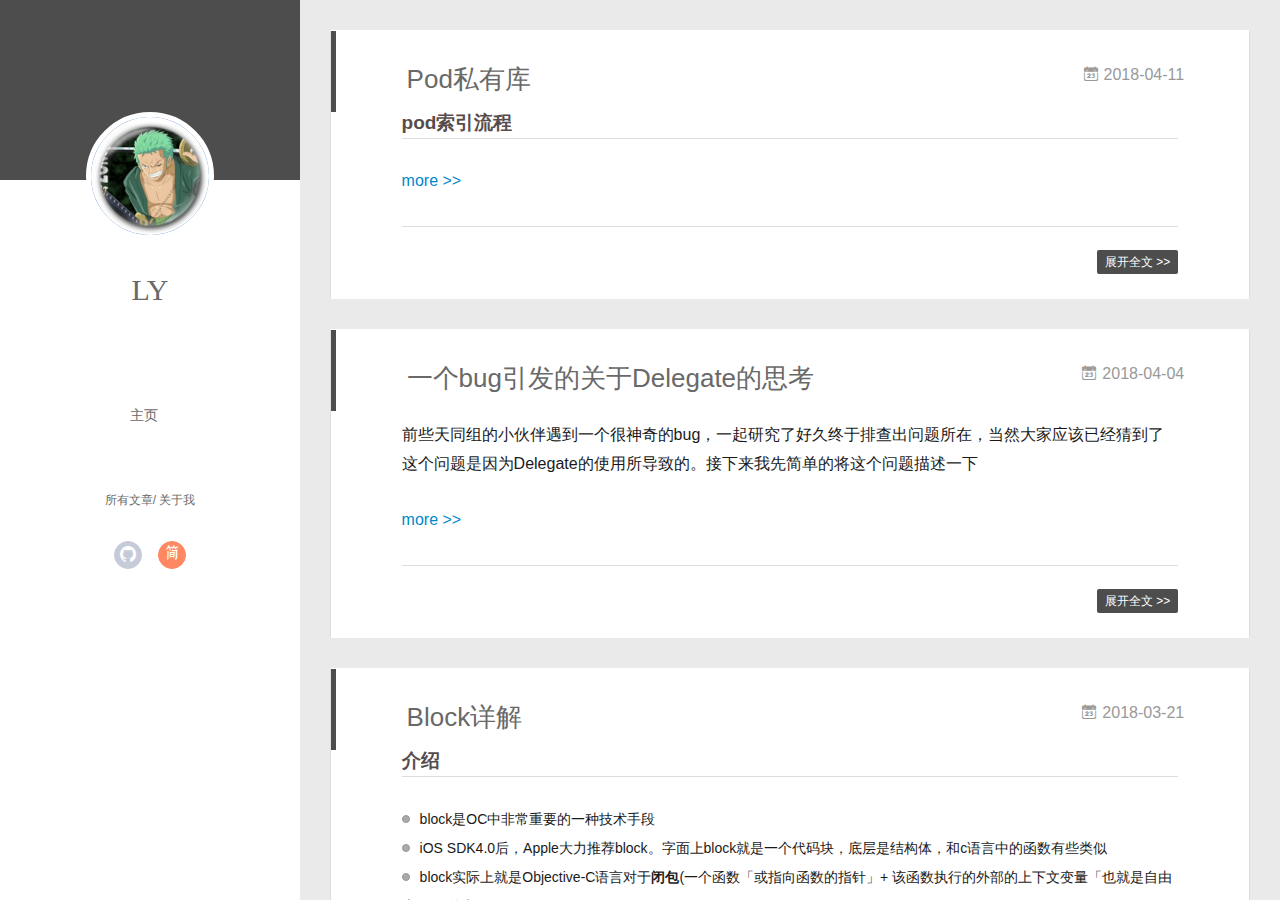
==== commit 0fc8f354: "Site updated: 2018-04-11 15:03:46" ====
--- a/index.html
+++ b/index.html
@@ -156,9 +156,7 @@
     
     <div class="article-entry" itemprop="articleBody">
       
-        <h3 id="pod索引流程"><a href="#pod索引流程" class="headerlink" title="pod索引流程"></a>pod索引流程</h3><p><img src="https://lh3.googleusercontent.com/-XLuhoG-l1BU/Ws2xWpAuotI/AAAAAAAAAB0/jWW3Xl80yZo2ykPWMvmeGaoEvmkWJg-RACHMYCw/I/60273827.png" alt="60273827"></p>
-<p>.podspec : 该文件为你的代码仓库索引描述文件，CocoaPods通过该文件对你真正存储代码工程的 Git 仓库进行索引与下载</p>
-<p>Lib : 你上传到远程Git仓库的代码工程，将来用于开源共享或则私有</p>
+        <h3 id="pod索引流程"><a href="#pod索引流程" class="headerlink" title="pod索引流程"></a>pod索引流程</h3>
         
           <a class="article-more-a" href="/2018/04/11/Pod私有库/#more">more >></a>
         
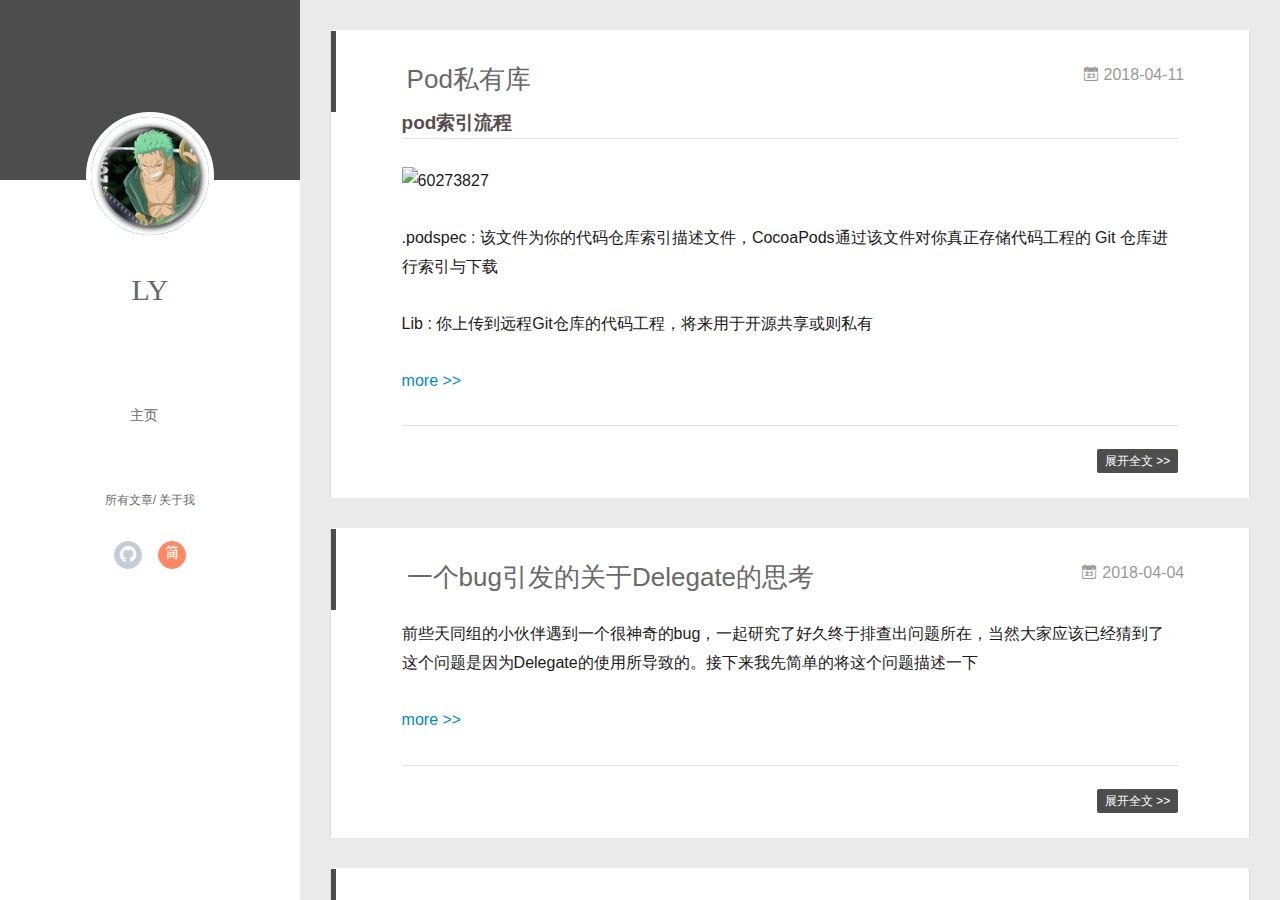
==== commit 4583440f: "Site updated: 2018-04-11 15:12:50" ====
--- a/index.html
+++ b/index.html
@@ -156,7 +156,9 @@
     
     <div class="article-entry" itemprop="articleBody">
       
-        <h3 id="pod索引流程"><a href="#pod索引流程" class="headerlink" title="pod索引流程"></a>pod索引流程</h3>
+        <h3 id="pod索引流程"><a href="#pod索引流程" class="headerlink" title="pod索引流程"></a>pod索引流程</h3><p><img src="https://lh3.googleusercontent.com/-XLuhoG-l1BU/Ws2xWpAuotI/AAAAAAAAAB0/jWW3Xl80yZo2ykPWMvmeGaoEvmkWJg-RACHMYCw/I/60273827.png" alt="60273827"></p>
+<p>.podspec : 该文件为你的代码仓库索引描述文件，CocoaPods通过该文件对你真正存储代码工程的 Git 仓库进行索引与下载</p>
+<p>Lib : 你上传到远程Git仓库的代码工程，将来用于开源共享或则私有</p>
         
           <a class="article-more-a" href="/2018/04/11/Pod私有库/#more">more >></a>
         
